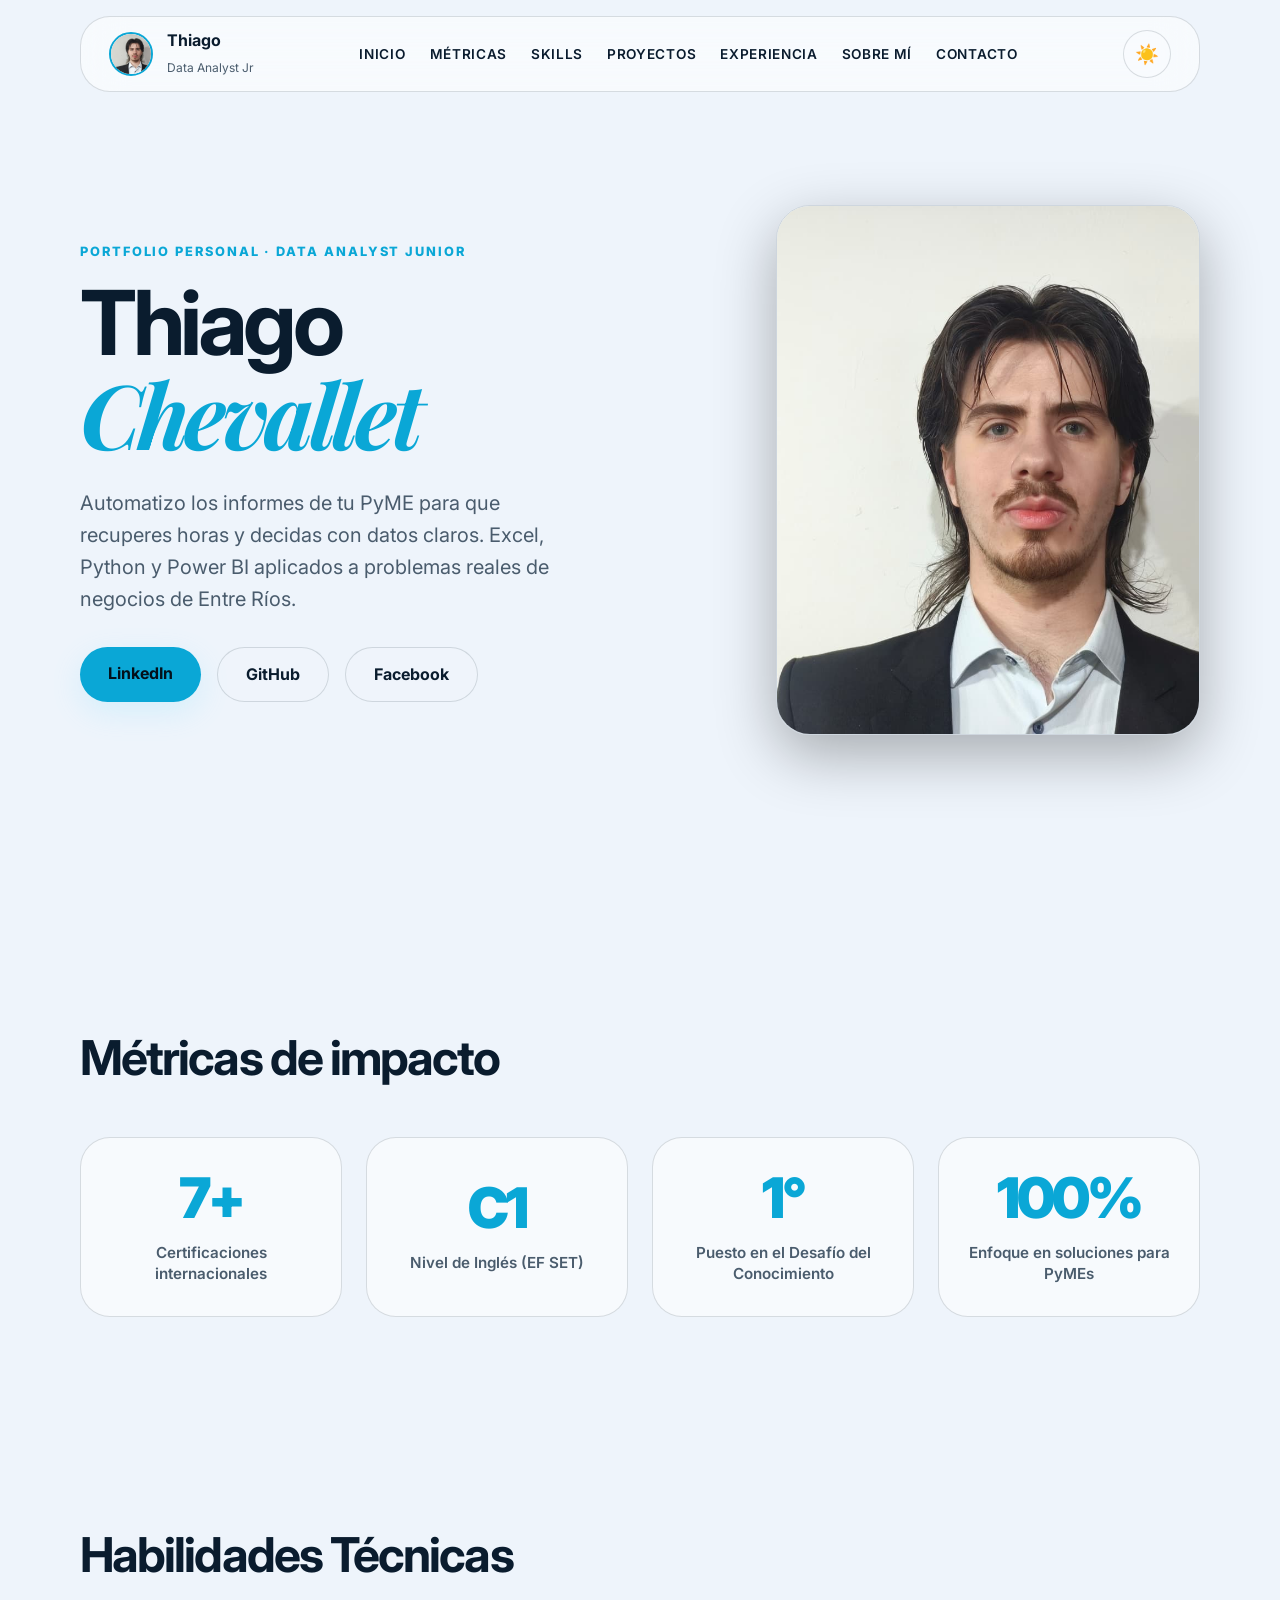
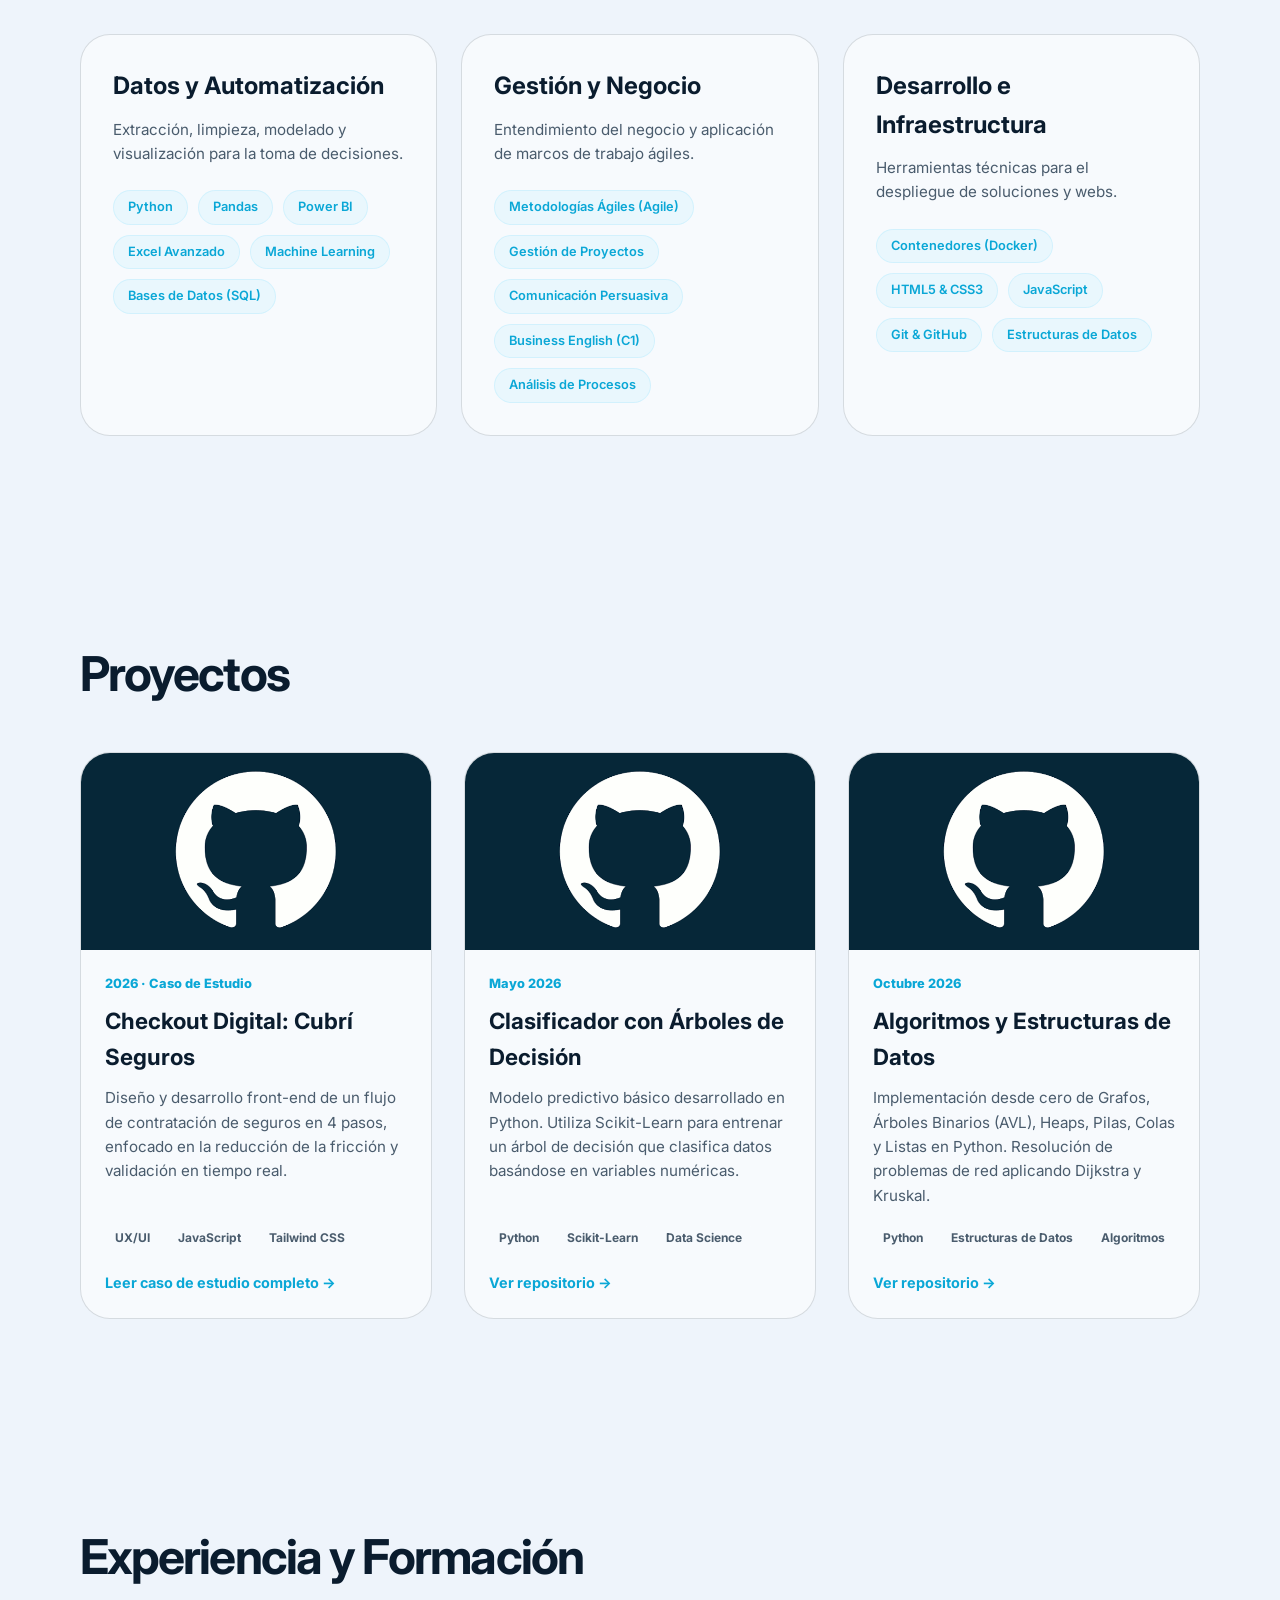
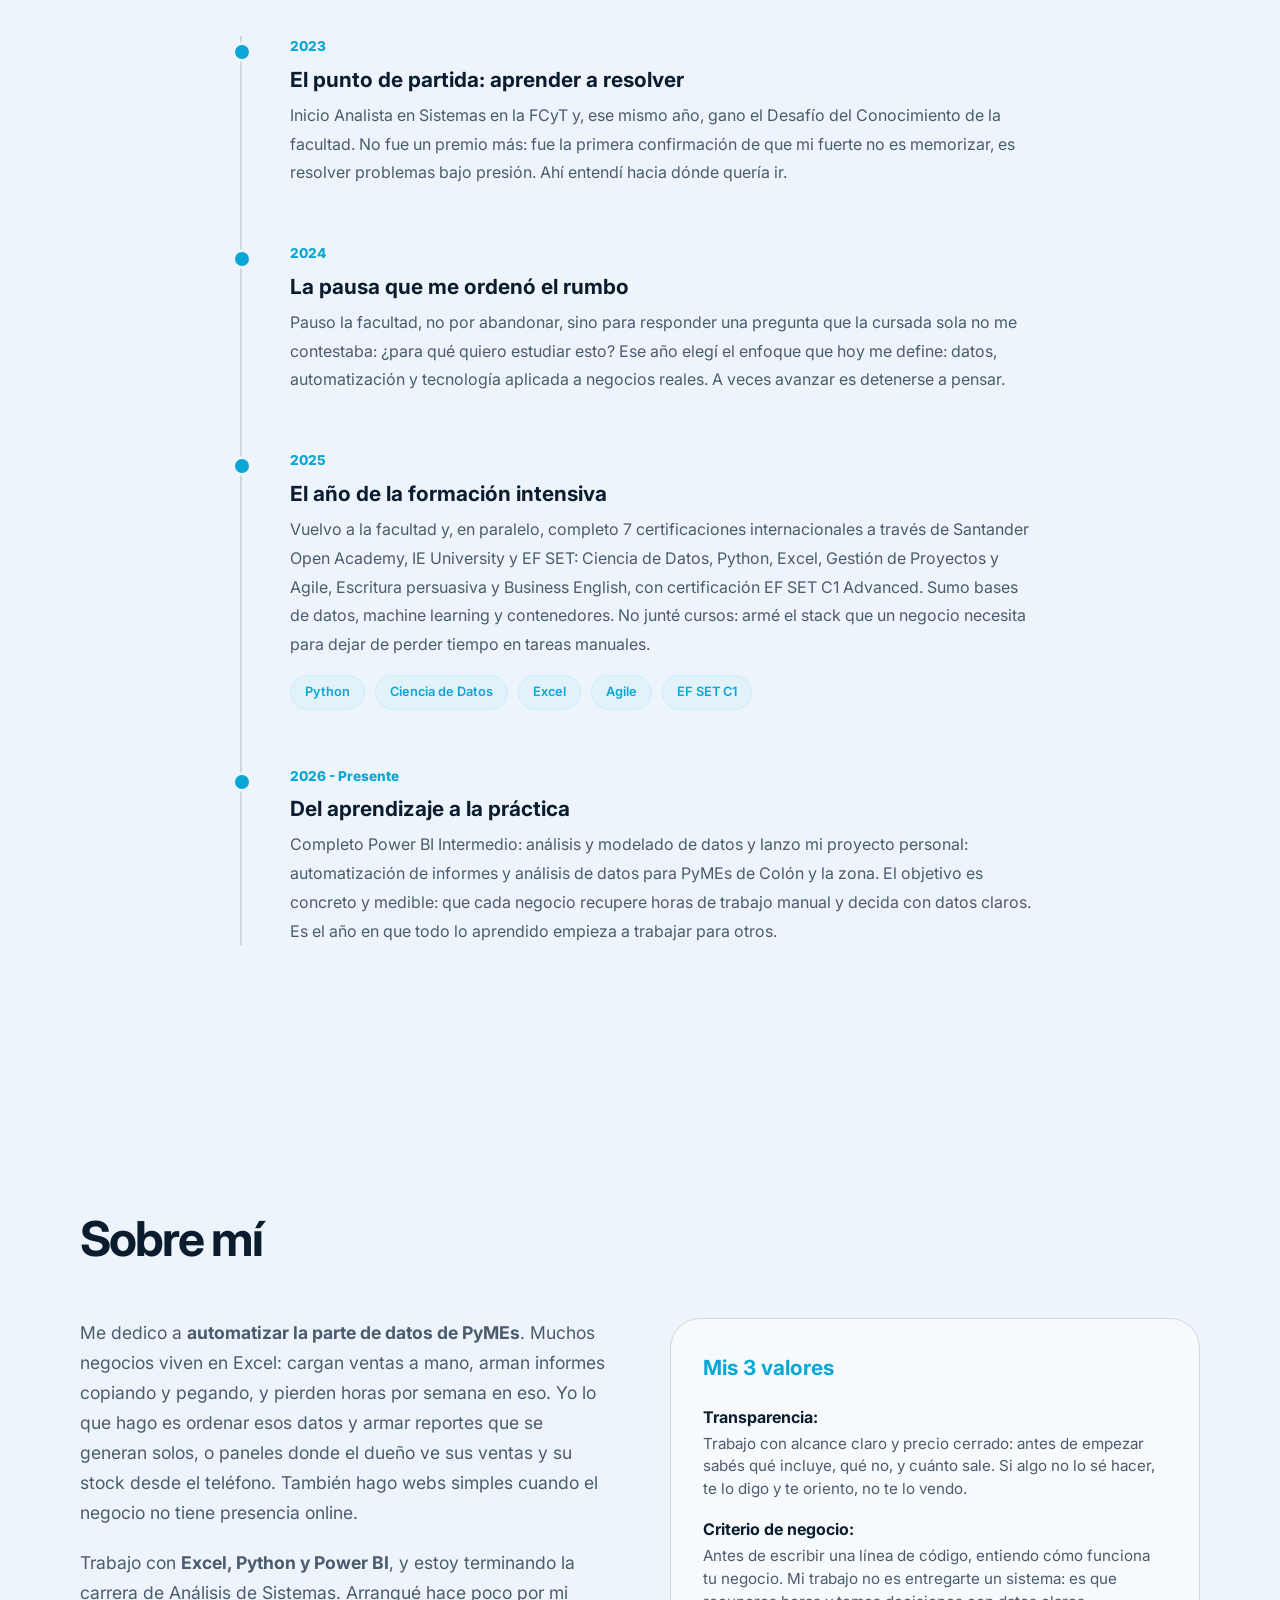
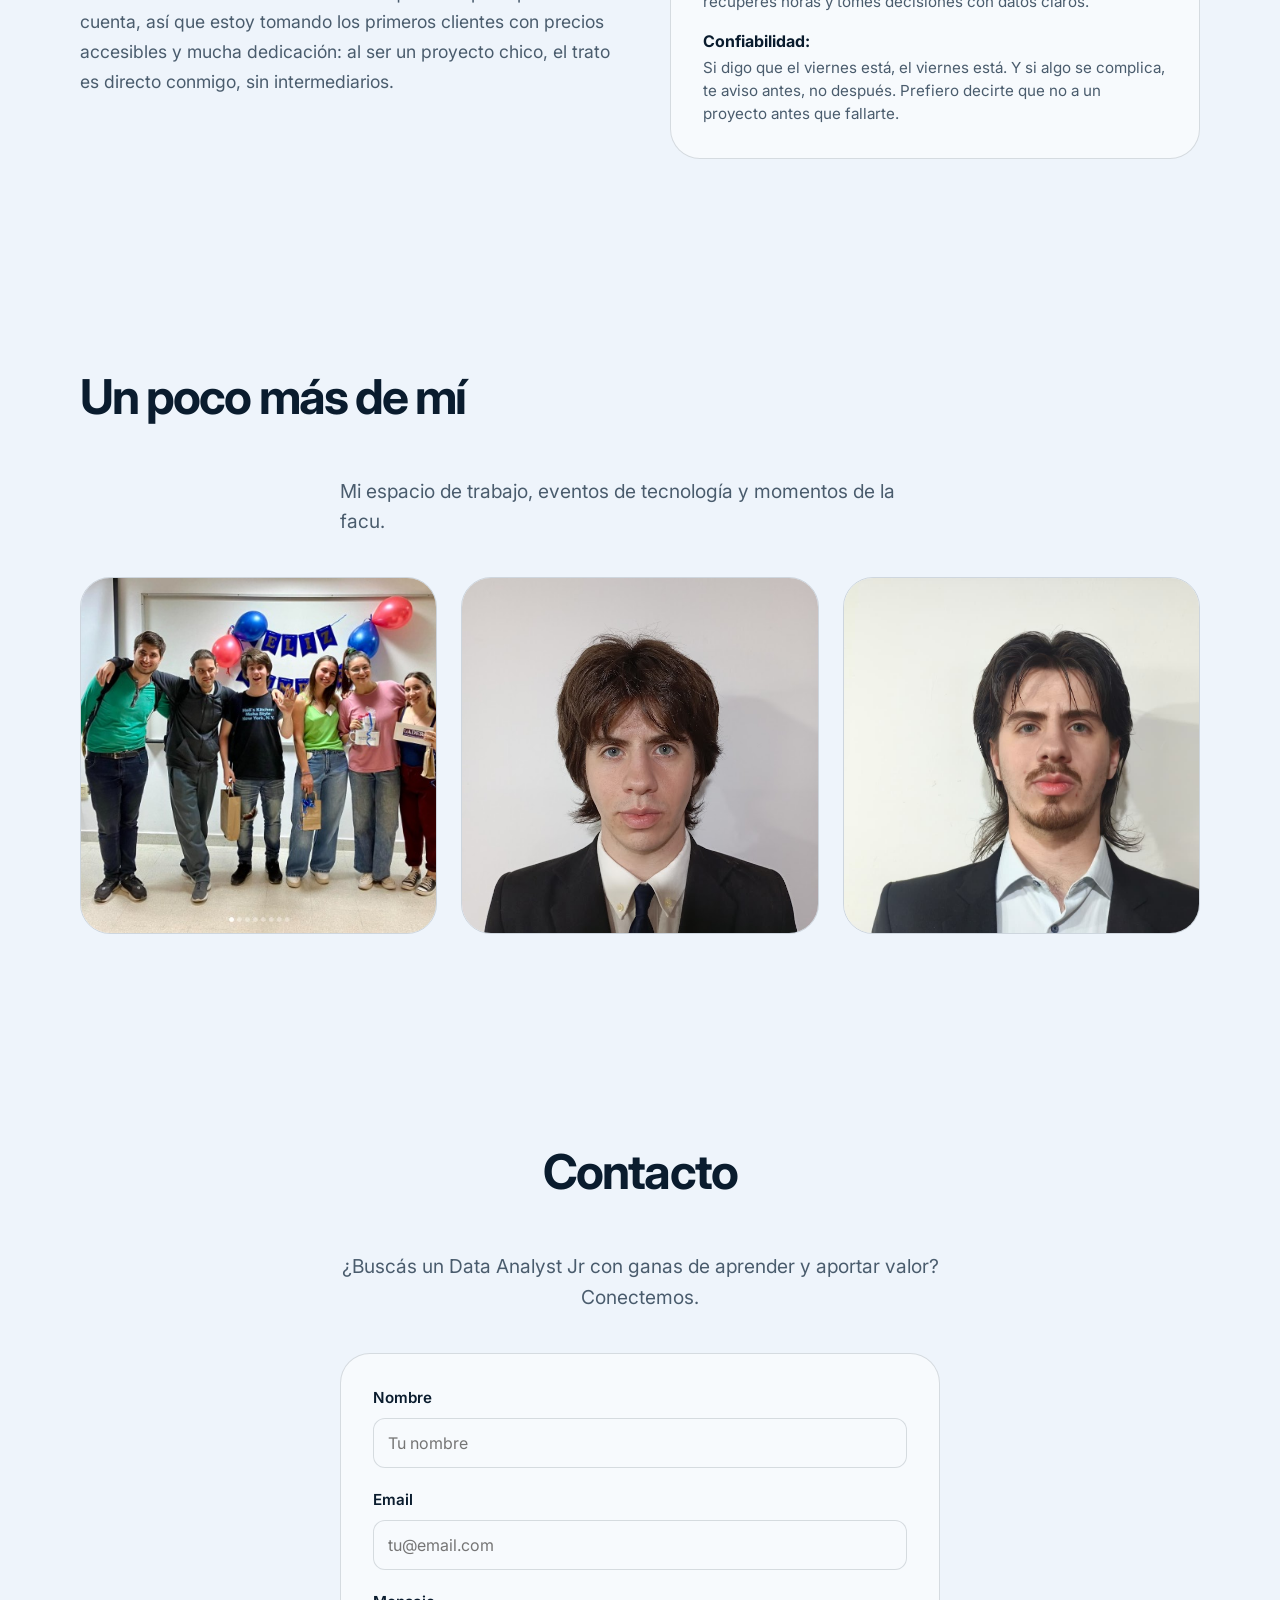
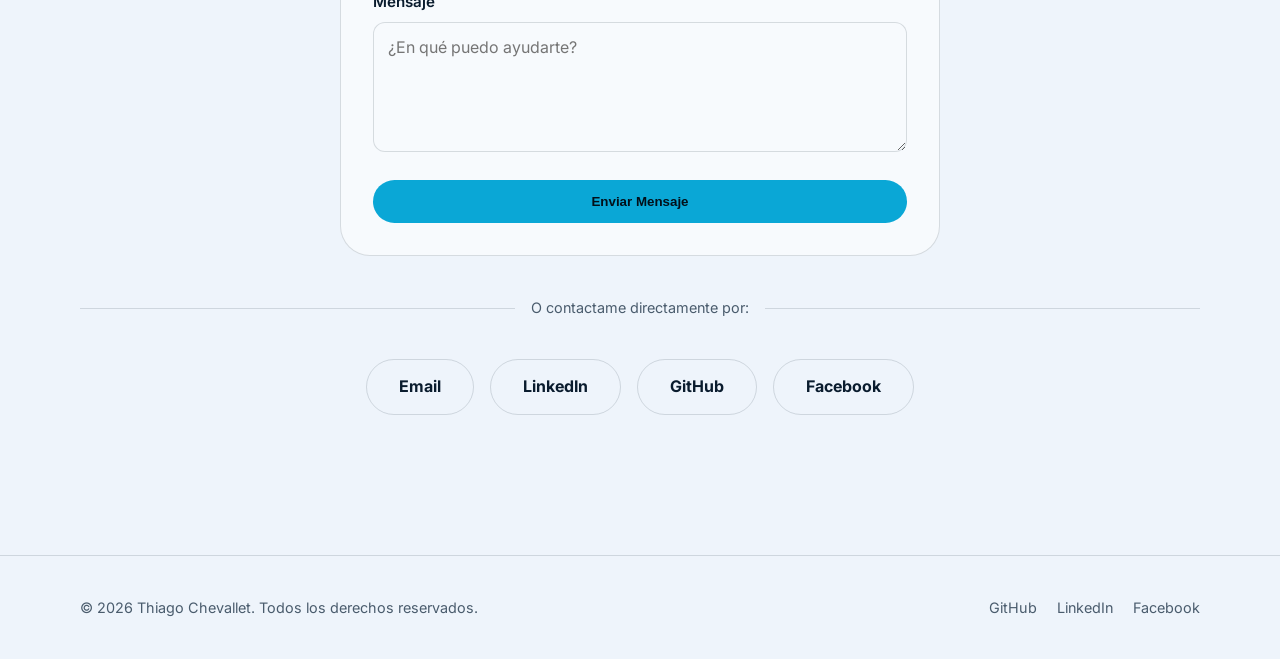
==== index.html @ 4ba438a7 "index, css y js" ====
<!doctype html>
<html lang="es">
<head>
  <meta charset="UTF-8" />
  <meta name="viewport" content="width=device-width, initial-scale=1.0, viewport-fit=cover" />
  <title>Thiago Chevallet | Data Analyst Jr</title>
  <meta name="description" content="Portfolio de Thiago Chevallet, Data Analyst Junior. Estudiante de Sistemas (UADER FCyT) con skills en Python, SQL, Excel y Power BI." />
  
  <link rel="canonical" href="https://kecleon20.github.io/tp5/" />
  
  <link rel="preconnect" href="https://fonts.googleapis.com">
  <link rel="preconnect" href="https://fonts.gstatic.com" crossorigin>
  <link href="https://fonts.googleapis.com/css2?family=Inter:wght@400;500;600;700;800;900&family=Playfair+Display:wght@600;700&display=swap" rel="stylesheet">
  <link rel="stylesheet" href="styles.css?v=7" />
</head>
<body>
  <a href="#hero" class="skip-link">Saltar al contenido principal</a>

  <header class="topbar">
    <a class="brand" href="#hero" aria-label="Inicio">
      <img src="assets/Thiago-derecha.jpg" alt="Foto de perfil de Thiago" class="brand-photo">
      <span class="brand-copy">
        <strong>Thiago</strong>
        <small>Data Analyst Jr</small>
      </span>
    </a>
    
    <button class="menu-toggle" id="menuToggle" aria-label="Abrir menú" aria-expanded="false" aria-controls="mainNav">
      <span class="hamburger"></span>
    </button>

    <nav id="mainNav" class="main-nav" aria-label="Navegación principal">
      <ul>
        <li><a href="#hero">Inicio</a></li>
        <li><a href="#metrics">Métricas</a></li>
        <li><a href="#skills">Skills</a></li>
        <li><a href="#projects">Proyectos</a></li>
        <li><a href="#experience">Experiencia</a></li>
        <li><a href="#about">Sobre mí</a></li>
        <li><a href="#contact">Contacto</a></li>
      </ul>
    </nav>

    <button id="themeToggle" class="theme-toggle" aria-label="Cambiar tema">
      <span class="theme-icon">🌙</span>
    </button>
  </header>

  <main id="main-content">
    <!-- 1. HERO -->
    <section id="hero" class="section hero-section">
      <div class="container hero-container">
        <div class="hero-copy">
          <span class="eyebrow">Portfolio personal · Data Analyst Junior</span>
          <h1>Thiago<br><span>Chevallet</span></h1>
          <p>Automatizo los informes de tu PyME para que recuperes horas y decidas con datos claros. Excel, Python y Power BI aplicados a problemas reales de negocios de Entre Ríos.</p>
          <div class="actions">
            <a href="https://www.linkedin.com/in/thiago-chevallet/" target="_blank" rel="noreferrer">LinkedIn</a>
            <a href="https://github.com/kecleon20" target="_blank" rel="noreferrer" class="ghost">GitHub</a>
            <a href="https://www.facebook.com/profile.php?id=61596344990440" target="_blank" rel="noreferrer" class="ghost">Facebook</a>
          </div>
        </div>
        <div class="hero-image">
          <div class="skeleton skeleton-img"></div>
          <img src="assets/thiago.jpg" alt="Foto profesional de Thiago Chevallet" width="400" height="500" fetchpriority="high" onload="this.previousElementSibling.style.display='none'">
        </div>
      </div>
    </section>

    <!-- 2. MÉTRICAS -->
    <section id="metrics" class="section metrics-section">
      <div class="container">
        <h2 class="section-title">Métricas de impacto</h2>
        <div class="metrics-grid">
          <div class="metric-card">
            <span class="metric-number">7+</span>
            <span class="metric-label">Certificaciones internacionales</span>
          </div>
          <div class="metric-card">
            <span class="metric-number">C1</span>
            <span class="metric-label">Nivel de Inglés (EF SET)</span>
          </div>
          <div class="metric-card">
            <span class="metric-number">1°</span>
            <span class="metric-label">Puesto en el Desafío del Conocimiento</span>
          </div>
          <div class="metric-card">
            <span class="metric-number">100%</span>
            <span class="metric-label">Enfoque en soluciones para PyMEs</span>
          </div>
        </div>
      </div>
    </section>

    <!-- 3. SKILLS -->
    <section id="skills" class="section skills-section">
      <div class="container">
        <h2 class="section-title">Habilidades Técnicas</h2>
        <div class="skills-grid">
          <article class="skill-category">
            <h3>Datos y Automatización</h3>
            <p>Extracción, limpieza, modelado y visualización para la toma de decisiones.</p>
            <ul class="skill-tags">
              <li>Python</li><li>Pandas</li><li>Power BI</li><li>Excel Avanzado</li><li>Machine Learning</li><li>Bases de Datos (SQL)</li>
            </ul>
          </article>

          <article class="skill-category">
            <h3>Gestión y Negocio</h3>
            <p>Entendimiento del negocio y aplicación de marcos de trabajo ágiles.</p>
            <ul class="skill-tags">
              <li>Metodologías Ágiles (Agile)</li><li>Gestión de Proyectos</li><li>Comunicación Persuasiva</li><li>Business English (C1)</li><li>Análisis de Procesos</li>
            </ul>
          </article>

          <article class="skill-category">
            <h3>Desarrollo e Infraestructura</h3>
            <p>Herramientas técnicas para el despliegue de soluciones y webs.</p>
            <ul class="skill-tags">
              <li>Contenedores (Docker)</li><li>HTML5 & CSS3</li><li>JavaScript</li><li>Git & GitHub</li><li>Estructuras de Datos</li>
            </ul>
          </article>
        </div>
      </div>
    </section>

    <!-- 4. PROYECTOS -->
    <section id="projects" class="section projects-section">
      <div class="container">
        <h2 class="section-title">Proyectos</h2>
        <div class="projects-grid">
          <article class="project-card">
            <div class="project-image">
              <div class="skeleton skeleton-img"></div>
              <img src="assets/project-cubri.jpg" alt="Vista previa del proyecto Cubrí Seguros" loading="lazy" onload="this.previousElementSibling.style.display='none'">
            </div>
            <div class="project-info">
              <span class="project-year">2026 · Caso de Estudio</span>
              <h3>Checkout Digital: Cubrí Seguros</h3>
              <p>Diseño y desarrollo front-end de un flujo de contratación de seguros en 4 pasos, enfocado en la reducción de la fricción y validación en tiempo real.</p>
              <div class="project-tags"><span>UX/UI</span><span>JavaScript</span><span>Tailwind CSS</span></div>
              <a href="caso-cubri.html" class="project-link">Leer caso de estudio completo →</a>
            </div>
          </article>
          
          <article class="project-card">
            <div class="project-image">
              <div class="skeleton skeleton-img"></div>
              <img src="assets/project-ml.jpg" alt="Vista previa del modelo de Machine Learning" loading="lazy" onload="this.previousElementSibling.style.display='none'">
            </div>
            <div class="project-info">
              <span class="project-year">Mayo 2026</span>
              <h3>Clasificador con Árboles de Decisión</h3>
              <p>Modelo predictivo básico desarrollado en Python. Utiliza Scikit-Learn para entrenar un árbol de decisión que clasifica datos basándose en variables numéricas.</p>
              <div class="project-tags"><span>Python</span><span>Scikit-Learn</span><span>Data Science</span></div>
              <a href="https://github.com/kecleon20/Ciencia-de-Datos-Thiago-Chevallet/tree/main/Ciencia%20de%20Datos" class="project-link" target="_blank" rel="noreferrer">Ver repositorio →</a>
            </div>
          </article>

          <article class="project-card">
            <div class="project-image">
              <div class="skeleton skeleton-img"></div>
              <img src="assets/project-algoritmos.jpg" alt="Vista previa del sistema de grafos y estructuras de datos" loading="lazy" onload="this.previousElementSibling.style.display='none'">
            </div>
            <div class="project-info">
              <span class="project-year">Octubre 2026</span>
              <h3>Algoritmos y Estructuras de Datos</h3>
              <p>Implementación desde cero de Grafos, Árboles Binarios (AVL), Heaps, Pilas, Colas y Listas en Python. Resolución de problemas de red aplicando Dijkstra y Kruskal.</p>
              <div class="project-tags"><span>Python</span><span>Estructuras de Datos</span><span>Algoritmos</span></div>
              <a href="https://github.com/kecleon20" class="project-link" target="_blank" rel="noreferrer">Ver repositorio →</a>
            </div>
          </article>
        </div>
      </div>
    </section>

    <!-- 5. EXPERIENCIA / FORMACIÓN -->
    <section id="experience" class="section experience-section">
      <div class="container">
        <h2 class="section-title">Experiencia y Formación</h2>
        <div class="timeline">
          
          <div class="timeline-item">
            <span class="timeline-date">2023</span>
            <h3>El punto de partida: aprender a resolver</h3>
            <p>Inicio Analista en Sistemas en la FCyT y, ese mismo año, gano el Desafío del Conocimiento de la facultad. No fue un premio más: fue la primera confirmación de que mi fuerte no es memorizar, es resolver problemas bajo presión. Ahí entendí hacia dónde quería ir.</p>
          </div>
          
          <div class="timeline-item">
            <span class="timeline-date">2024</span>
            <h3>La pausa que me ordenó el rumbo</h3>
            <p>Pauso la facultad, no por abandonar, sino para responder una pregunta que la cursada sola no me contestaba: ¿para qué quiero estudiar esto? Ese año elegí el enfoque que hoy me define: datos, automatización y tecnología aplicada a negocios reales. A veces avanzar es detenerse a pensar.</p>
          </div>
          
          <div class="timeline-item">
            <span class="timeline-date">2025</span>
            <h3>El año de la formación intensiva</h3>
            <p>Vuelvo a la facultad y, en paralelo, completo 7 certificaciones internacionales a través de Santander Open Academy, IE University y EF SET: Ciencia de Datos, Python, Excel, Gestión de Proyectos y Agile, Escritura persuasiva y Business English, con certificación EF SET C1 Advanced. Sumo bases de datos, machine learning y contenedores. No junté cursos: armé el stack que un negocio necesita para dejar de perder tiempo en tareas manuales.</p>
            <ul class="skill-tags" style="margin-top: 16px;">
              <li>Python</li><li>Ciencia de Datos</li><li>Excel</li><li>Agile</li><li>EF SET C1</li>
            </ul>
          </div>
          
          <div class="timeline-item">
            <span class="timeline-date">2026 - Presente</span>
            <h3>Del aprendizaje a la práctica</h3>
            <p>Completo Power BI Intermedio: análisis y modelado de datos y lanzo mi proyecto personal: automatización de informes y análisis de datos para PyMEs de Colón y la zona. El objetivo es concreto y medible: que cada negocio recupere horas de trabajo manual y decida con datos claros. Es el año en que todo lo aprendido empieza a trabajar para otros.</p>
          </div>

        </div>
      </div>
    </section>

    <!-- 6. SOBRE MÍ -->
    <section id="about" class="section about-section">
      <div class="container">
        <h2 class="section-title">Sobre mí</h2>
        <div class="about-content">
          <div class="about-text">
            <p>Me dedico a <strong>automatizar la parte de datos de PyMEs</strong>. Muchos negocios viven en Excel: cargan ventas a mano, arman informes copiando y pegando, y pierden horas por semana en eso. Yo lo que hago es ordenar esos datos y armar reportes que se generan solos, o paneles donde el dueño ve sus ventas y su stock desde el teléfono. También hago webs simples cuando el negocio no tiene presencia online.</p>
            <p>Trabajo con <strong>Excel, Python y Power BI</strong>, y estoy terminando la carrera de Análisis de Sistemas. Arranqué hace poco por mi cuenta, así que estoy tomando los primeros clientes con precios accesibles y mucha dedicación: al ser un proyecto chico, el trato es directo conmigo, sin intermediarios.</p>
          </div>
          <div class="about-values">
            <h3>Mis 3 valores</h3>
            <ul>
              <li><strong>Transparencia:</strong> Trabajo con alcance claro y precio cerrado: antes de empezar sabés qué incluye, qué no, y cuánto sale. Si algo no lo sé hacer, te lo digo y te oriento, no te lo vendo.</li>
              <li><strong>Criterio de negocio:</strong> Antes de escribir una línea de código, entiendo cómo funciona tu negocio. Mi trabajo no es entregarte un sistema: es que recuperes horas y tomes decisiones con datos claros.</li>
              <li><strong>Confiabilidad:</strong> Si digo que el viernes está, el viernes está. Y si algo se complica, te aviso antes, no después. Prefiero decirte que no a un proyecto antes que fallarte.</li>
            </ul>
          </div>
        </div>
      </div>
    </section>

    <!-- 7. SECCIÓN EXTRA: GALERÍA PERSONAL -->
    <section id="gallery" class="section gallery-section">
      <div class="container">
        <h2 class="section-title">Un poco más de mí</h2>
        <p class="contact-text" style="margin-bottom: 40px;">Mi espacio de trabajo, eventos de tecnología y momentos de la facu.</p>
        
        <div class="gallery-grid">
          <div class="gallery-item">
            <div class="skeleton skeleton-img"></div>
            <img src="assets/foto-1.jpg" alt="Thiago en la facultad" loading="lazy" onload="this.previousElementSibling.style.display='none'">
          </div>
          <div class="gallery-item">
            <div class="skeleton skeleton-img"></div>
            <img src="assets/foto-2.jpg" alt="Thiago estudiando programación" loading="lazy" onload="this.previousElementSibling.style.display='none'">
          </div>
          <div class="gallery-item">
            <div class="skeleton skeleton-img"></div>
            <img src="assets/foto-3.jpg" alt="Thiago en un evento de tecnología" loading="lazy" onload="this.previousElementSibling.style.display='none'">
          </div>
        </div>
      </div>
    </section>

    <!-- 8. CONTACTO -->
    <section id="contact" class="section contact-section">
      <div class="container">
        <h2 class="section-title">Contacto</h2>
        <p class="contact-text">¿Buscás un Data Analyst Jr con ganas de aprender y aportar valor? Conectemos.</p>
        
        <!-- Formulario Funcional (Bonus +10) -->
        <form action="https://formspree.io/f/xqppgzev" method="POST" class="contact-form">
          <div class="form-group">
            <label for="name">Nombre</label>
            <input type="text" id="name" name="name" required placeholder="Tu nombre">
          </div>
          <div class="form-group">
            <label for="email">Email</label>
            <input type="email" id="email" name="email" required placeholder="tu@email.com">
          </div>
          <div class="form-group">
            <label for="message">Mensaje</label>
            <textarea id="message" name="message" rows="5" required placeholder="¿En qué puedo ayudarte?"></textarea>
          </div>
          <button type="submit" class="contact-btn" style="width: 100%; border: none; cursor: pointer;">Enviar Mensaje</button>
        </form>

        <div class="contact-divider">
          <span>O contactame directamente por:</span>
        </div>

        <div class="contact-links">
          <a href="mailto:chevallierthiago@gmail.com" class="contact-btn ghost">Email</a>
          <a href="https://www.linkedin.com/in/thiago-chevallet/" target="_blank" rel="noreferrer" class="contact-btn ghost">LinkedIn</a>
          <a href="https://github.com/kecleon20" target="_blank" rel="noreferrer" class="contact-btn ghost">GitHub</a>
          <a href="https://www.facebook.com/profile.php?id=61596344990440" target="_blank" rel="noreferrer" class="contact-btn ghost">Facebook</a>
        </div>
      </div>
    </section>
  </main>

  <!-- 9. FOOTER -->
  <footer class="site-footer">
    <div class="container footer-content">
      <p>&copy; <span id="year"></span> Thiago Chevallet. Todos los derechos reservados.</p>
      <ul class="footer-links">
        <li><a href="https://github.com/kecleon20" target="_blank" rel="noreferrer">GitHub</a></li>
        <li><a href="https://www.linkedin.com/in/thiago-chevallet/" target="_blank" rel="noreferrer">LinkedIn</a></li>
        <li><a href="https://www.facebook.com/profile.php?id=61596344990440" target="_blank" rel="noreferrer">Facebook</a></li>
      </ul>
    </div>
  </footer>

  <script src="script.js"></script>
</body>
</html>
---- styles.css ----
/* =========================================================================
   VARIABLES (Paleta de colores y tokens)
   ========================================================================= */
:root {
  --bg-dark: #02070d;
  --bg-blue: #06111d;
  --text-main: #f8fbff;
  --text-muted: #bad0de;
  --cyan: #73ddff;
  --blue: #2c7dff;
  --glass-bg: rgba(255, 255, 255, 0.12);
  --glass-soft: rgba(255, 255, 255, 0.08);
  --border-soft: rgba(255, 255, 255, 0.22);
  --radius-xl: 34px;
  --radius-lg: 30px;
  --radius-md: 22px;
  --transition: 0.25s ease;
  --skeleton-base: #1a2c3d;
  --skeleton-highlight: #2a4055;
}

html[data-theme="light"] {
  --bg-dark: #eef4fb;
  --bg-blue: #dbe8f5;
  --text-main: #0a1c2e;
  --text-muted: #4a5c6d;
  --cyan: #0aa7d6;
  --blue: #1f5fd1;
  --glass-bg: rgba(255, 255, 255, 0.65);
  --glass-soft: rgba(255, 255, 255, 0.55);
  --border-soft: rgba(10, 28, 46, 0.14);
  --skeleton-base: #d1e0ed;
  --skeleton-highlight: #e8f1f8;
}

/* =========================================================================
   RESET Y BASE
   ========================================================================= */
* { box-sizing: border-box; margin: 0; padding: 0; }
html { scroll-behavior: smooth; }

body {
  font-family: 'Inter', system-ui, sans-serif;
  background-color: var(--bg-dark);
  color: var(--text-main);
  line-height: 1.6;
  overflow-x: hidden;
}

a { color: inherit; text-decoration: none; }
ul { list-style: none; }
img { max-width: 100%; display: block; }

.container {
  width: min(1120px, 90vw);
  margin: 0 auto;
}

/* Accesibilidad: Saltar al contenido */
.skip-link {
  position: absolute;
  top: -100px;
  left: 10px;
  background: var(--cyan);
  color: #03101a;
  padding: 10px 20px;
  border-radius: 0 0 10px 10px;
  font-weight: 800;
  z-index: 999;
  transition: top 0.2s ease;
}
.skip-link:focus { top: 0; }

/* =========================================================================
   SKELETON LOADERS
   ========================================================================= */
.skeleton {
  background: linear-gradient(90deg, var(--skeleton-base) 25%, var(--skeleton-highlight) 50%, var(--skeleton-base) 75%);
  background-size: 200% 100%;
  animation: shimmer 1.5s infinite linear;
  border-radius: var(--radius-md);
}
.skeleton-img { width: 100%; height: 100%; position: absolute; inset: 0; z-index: 1; }

@keyframes shimmer {
  0% { background-position: 200% 0; }
  100% { background-position: -200% 0; }
}

/* =========================================================================
   HEADER Y NAVEGACIÓN
   ========================================================================= */
.topbar {
  position: fixed;
  top: 16px;
  left: 50%;
  transform: translateX(-50%);
  width: min(1120px, 90vw);
  height: 76px;
  padding: 0 28px;
  display: flex;
  align-items: center;
  justify-content: space-between;
  background: var(--glass-soft);
  backdrop-filter: blur(22px);
  border: 1px solid var(--border-soft);
  border-radius: var(--radius-lg);
  z-index: 100;
}

.brand { display: flex; align-items: center; gap: 14px; z-index: 101; }
.brand-photo {
  width: 44px; height: 44px; border-radius: 50%;
  object-fit: cover; object-position: center 20%;
  border: 2px solid var(--cyan);
  flex-shrink: 0;
}
.brand-copy strong { display: block; font-size: 1rem; }
.brand-copy small { color: var(--text-muted); font-size: 0.75rem; }

.main-nav ul { display: flex; gap: 24px; }
.main-nav a {
  font-size: 0.85rem; font-weight: 600; text-transform: uppercase; letter-spacing: 0.05em;
  transition: var(--transition);
}
.main-nav a:hover { color: var(--cyan); }

.menu-toggle {
  display: none;
  background: none; border: none; cursor: pointer; z-index: 101; padding: 10px;
}
.hamburger, .hamburger::before, .hamburger::after {
  display: block; width: 24px; height: 2px; background: var(--text-main); position: relative; transition: 0.3s;
}
.hamburger::before, .hamburger::after { content: ""; position: absolute; }
.hamburger::before { top: -8px; }
.hamburger::after { top: 8px; }

.menu-toggle[aria-expanded="true"] .hamburger { background: transparent; }
.menu-toggle[aria-expanded="true"] .hamburger::before { transform: rotate(45deg); top: 0; }
.menu-toggle[aria-expanded="true"] .hamburger::after { transform: rotate(-45deg); top: 0; }

.theme-toggle {
  width: 48px; height: 48px; border-radius: 50%;
  background: rgba(255,255,255,0.14); border: 1px solid var(--border-soft);
  color: var(--text-main); font-size: 1.2rem; cursor: pointer;
  transition: var(--transition); display: grid; place-items: center;
}
.theme-toggle:hover { transform: scale(1.08); background: var(--cyan); color: #03101a; }

/* =========================================================================
   SECCIONES GENERALES
   ========================================================================= */
.section { 
  padding: 120px 0 80px; 
  position: relative;
  scroll-margin-top: 100px;
}
.section-title { 
  font-size: clamp(2rem, 4vw, 3rem); 
  margin-bottom: 40px; 
  letter-spacing: -0.04em; 
}
.eyebrow { 
  color: var(--cyan); 
  font-weight: 800; 
  text-transform: uppercase; 
  letter-spacing: 0.15em; 
  font-size: 0.8rem; 
  margin-bottom: 16px; 
  display: inline-block; 
}

/* =========================================================================
   HERO
   ========================================================================= */
.hero-section { min-height: 100vh; display: flex; align-items: center; padding-top: 120px; }
.hero-container { display: grid; grid-template-columns: 1.2fr 0.8fr; gap: 60px; align-items: center; }
.hero-copy h1 { font-size: clamp(3rem, 7vw, 6rem); line-height: 1; letter-spacing: -0.05em; margin-bottom: 24px; }
.hero-copy h1 span { color: var(--cyan); font-family: 'Playfair Display', serif; font-style: italic; }
.hero-copy p { font-size: 1.25rem; color: var(--text-muted); max-width: 500px; margin-bottom: 32px; }

.actions { display: flex; gap: 16px; flex-wrap: wrap; }
.actions a { padding: 14px 28px; border-radius: 999px; font-weight: 700; transition: var(--transition); }
.actions a:not(.ghost) { background: var(--cyan); color: #03101a; box-shadow: 0 10px 30px rgba(115,221,255,0.2); }
.actions a.ghost { border: 1px solid var(--border-soft); background: rgba(255,255,255,0.08); }
.actions a:hover { transform: translateY(-3px); }

.hero-image { 
  position: relative; 
  border-radius: var(--radius-xl); 
  overflow: hidden; 
  border: 1px solid var(--border-soft); 
  box-shadow: 0 20px 60px rgba(0,0,0,0.3); 
  aspect-ratio: 4/5; 
}
.hero-image img { width: 100%; height: 100%; object-fit: cover; object-position: center 80%; }

/* =========================================================================
   MÉTRICAS
   ========================================================================= */
.metrics-grid { 
  display: grid; 
  /* Con minmax(240px) nos aseguramos de que las tarjetas tengan buen ancho en desktop, 
     y que en celular se apilen una debajo de la otra sin apretarse */
  grid-template-columns: repeat(auto-fit, minmax(240px, 1fr)); 
  gap: 24px; 
}

.metric-card { 
  background: var(--glass-soft); 
  border: 1px solid var(--border-soft); 
  padding: 32px 24px; 
  border-radius: var(--radius-lg); 
  text-align: center;
  display: flex;
  flex-direction: column;
  justify-content: center; /* Centra el contenido verticalmente */
  transition: var(--transition);
}

/* Un efecto lindo al pasar el mouse */
.metric-card:hover {
  transform: translateY(-5px);
  border-color: var(--cyan);
  box-shadow: 0 10px 30px rgba(0,0,0,0.2);
}

.metric-number { 
  display: block; 
  font-size: 3.5rem; /* Números bien grandes */
  font-weight: 900; 
  color: var(--cyan); 
  line-height: 1; 
  margin-bottom: 16px; 
  letter-spacing: -0.05em; 
}

.metric-label { 
  color: var(--text-muted); 
  font-weight: 600; 
  font-size: 0.95rem;
  line-height: 1.4;
  /* Esto ayuda a que si el texto es muy largo, no desborde la tarjeta */
  word-wrap: break-word; 
}

/* =========================================================================
   SKILLS
   ========================================================================= */
.skills-grid { display: grid; grid-template-columns: repeat(auto-fit, minmax(300px, 1fr)); gap: 24px; }
.skill-category { background: var(--glass-soft); border: 1px solid var(--border-soft); padding: 32px; border-radius: var(--radius-lg); }
.skill-category h3 { font-size: 1.5rem; margin-bottom: 12px; }
.skill-category p { color: var(--text-muted); margin-bottom: 24px; font-size: 0.95rem; }
.skill-tags { display: flex; flex-wrap: wrap; gap: 10px; padding: 0; list-style: none; }
.skill-tags li { 
  background: rgba(115,221,255,0.1); 
  color: var(--cyan); 
  padding: 6px 14px;
  border-radius: 999px; 
  font-size: 0.8rem;
  font-weight: 600; 
  border: 1px solid rgba(115,221,255,0.2); 
}

/* =========================================================================
   PROYECTOS
   ========================================================================= */
.projects-grid { display: grid; grid-template-columns: repeat(auto-fit, minmax(320px, 1fr)); gap: 32px; }
.project-card { background: var(--glass-soft); border: 1px solid var(--border-soft); border-radius: var(--radius-lg); overflow: hidden; transition: var(--transition); display: flex; flex-direction: column; }
.project-card:hover { transform: translateY(-8px); border-color: var(--cyan); box-shadow: 0 20px 40px rgba(0,0,0,0.3); }
.project-image { position: relative; aspect-ratio: 16/9; background: var(--bg-blue); overflow: hidden; }
.project-image img { width: 100%; height: 100%; object-fit: cover; }
.project-info { padding: 24px; flex: 1; display: flex; flex-direction: column; }
.project-year { font-size: 0.8rem; font-weight: 800; color: var(--cyan); margin-bottom: 8px; display: block; }
.project-info h3 { font-size: 1.4rem; margin-bottom: 12px; }
.project-info p { color: var(--text-muted); font-size: 0.95rem; margin-bottom: 16px; flex: 1; }
.project-tags { display: flex; gap: 8px; flex-wrap: wrap; margin-bottom: 20px; }
.project-tags span { font-size: 0.75rem; font-weight: 700; color: var(--text-muted); background: rgba(255,255,255,0.05); padding: 4px 10px; border-radius: 6px; }
.project-link { font-weight: 700; color: var(--cyan); font-size: 0.9rem; margin-top: auto; }
.project-link:hover { text-decoration: underline; }

/* =========================================================================
   EXPERIENCIA / TIMELINE
   ========================================================================= */
.timeline { position: relative; max-width: 800px; margin: 0 auto; padding-left: 30px; }
.timeline::before { content: ""; position: absolute; left: 0; top: 0; bottom: 0; width: 2px; background: var(--border-soft); }
.timeline-item { position: relative; margin-bottom: 56px; padding-left: 20px; }
.timeline-item::before { content: ""; position: absolute; left: -38px; top: 6px; width: 14px; height: 14px; border-radius: 50%; background: var(--cyan); border: 3px solid var(--bg-dark); }
.timeline-date { font-size: 0.85rem; font-weight: 800; color: var(--cyan); margin-bottom: 8px; display: block; }
.timeline-item h3 { font-size: 1.3rem; margin-bottom: 8px; line-height: 1.3; color: var(--text-main); }
.timeline-item p { color: var(--text-muted); font-size: 1rem; line-height: 1.8; }

/* =========================================================================
   SOBRE MÍ
   ========================================================================= */
.about-content { display: grid; grid-template-columns: 1fr 1fr; gap: 60px; align-items: start; }
.about-text p { font-size: 1.1rem; color: var(--text-muted); margin-bottom: 20px; line-height: 1.7; }
.about-values { background: var(--glass-soft); padding: 32px; border-radius: var(--radius-lg); border: 1px solid var(--border-soft); }
.about-values h3 { font-size: 1.3rem; margin-bottom: 20px; color: var(--cyan); }
.about-values ul { display: flex; flex-direction: column; gap: 16px; }
.about-values li { color: var(--text-muted); line-height: 1.5; font-size: 0.95rem; }
.about-values strong { color: var(--text-main); display: block; margin-bottom: 4px; font-size: 1rem; }

/* =========================================================================
   GALERÍA
   ========================================================================= */
.gallery-grid { display: grid; grid-template-columns: repeat(auto-fit, minmax(250px, 1fr)); gap: 24px; }
.gallery-item { position: relative; aspect-ratio: 1/1; border-radius: var(--radius-lg); overflow: hidden; border: 1px solid var(--border-soft); transition: var(--transition); }
.gallery-item:hover { transform: translateY(-5px) scale(1.02); box-shadow: 0 20px 40px rgba(0,0,0,0.3); border-color: var(--cyan); }
.gallery-item img { width: 100%; height: 100%; object-fit: cover; object-position: center; }

/* =========================================================================
   CONTACTO Y FORMULARIO
   ========================================================================= */
.contact-section { text-align: center; }
.contact-text { font-size: 1.2rem; color: var(--text-muted); max-width: 600px; margin: 0 auto 40px; line-height: 1.6; }
.contact-links { display: flex; justify-content: center; gap: 16px; flex-wrap: wrap; }
.contact-btn { padding: 14px 32px; border-radius: 999px; font-weight: 700; transition: var(--transition); }
.contact-btn:not(.ghost) { background: var(--cyan); color: #03101a; }
.contact-btn.ghost { border: 1px solid var(--border-soft); background: transparent; }
.contact-btn:hover { transform: translateY(-3px); }

.contact-form {
  max-width: 600px; margin: 0 auto 40px; text-align: left;
  background: var(--glass-soft); padding: 32px;
  border-radius: var(--radius-lg); border: 1px solid var(--border-soft);
}
.form-group { margin-bottom: 20px; }
.form-group label { display: block; margin-bottom: 8px; font-weight: 600; color: var(--text-main); font-size: 0.95rem; }
.form-group input, .form-group textarea {
  width: 100%; padding: 14px; border-radius: 12px; border: 1px solid var(--border-soft);
  background: rgba(255, 255, 255, 0.05); color: var(--text-main); font-family: inherit; font-size: 1rem;
  transition: var(--transition);
}
.form-group input:focus, .form-group textarea:focus { outline: none; border-color: var(--cyan); background: rgba(255, 255, 255, 0.1); }

.contact-divider { position: relative; text-align: center; margin: 40px 0; color: var(--text-muted); font-size: 0.9rem; }
.contact-divider::before { content: ""; position: absolute; top: 50%; left: 0; right: 0; height: 1px; background: var(--border-soft); z-index: 0; }
.contact-divider span { position: relative; z-index: 1; background: var(--bg-dark); padding: 0 16px; }

/* =========================================================================
   FOOTER
   ========================================================================= */
.site-footer { border-top: 1px solid var(--border-soft); padding: 40px 0; margin-top: 60px; }
.footer-content { display: flex; justify-content: space-between; align-items: center; flex-wrap: wrap; gap: 20px; color: var(--text-muted); font-size: 0.9rem; }
.footer-links { display: flex; gap: 20px; }
.footer-links a:hover { color: var(--cyan); }

/* =========================================================================
   RESPONSIVE (Tablet y Mobile)
   ========================================================================= */
@media (max-width: 900px) {
  .hero-container { grid-template-columns: 1fr; text-align: center; gap: 40px; }
  .hero-copy p { margin: 0 auto 32px; }
  .actions { justify-content: center; }
  .hero-image { max-width: 400px; margin: 0 auto; }
  .about-content { grid-template-columns: 1fr; gap: 40px; }
  .timeline-item { padding-left: 10px; }

  .menu-toggle { display: block; }
  .main-nav {
    position: absolute; top: 100%; left: 0; width: 100%;
    background: var(--bg-blue); border: 1px solid var(--border-soft); border-radius: var(--radius-lg);
    padding: 20px; margin-top: 10px; display: none; flex-direction: column;
  }
  .main-nav.active { display: flex; }
  .main-nav ul { flex-direction: column; align-items: center; gap: 16px; }
}

@media (max-width: 600px) {
  .section { padding: 80px 0 60px; }
  .topbar { padding: 0 16px; height: 64px; }
  .brand-photo { width: 38px; height: 38px; }
  .brand-copy small { display: none; }
  .theme-toggle { width: 38px; height: 38px; }
  .actions a, .contact-btn { width: 100%; text-align: center; }
  .timeline::before { left: 10px; }
  .timeline-item::before { left: -30px; }
}
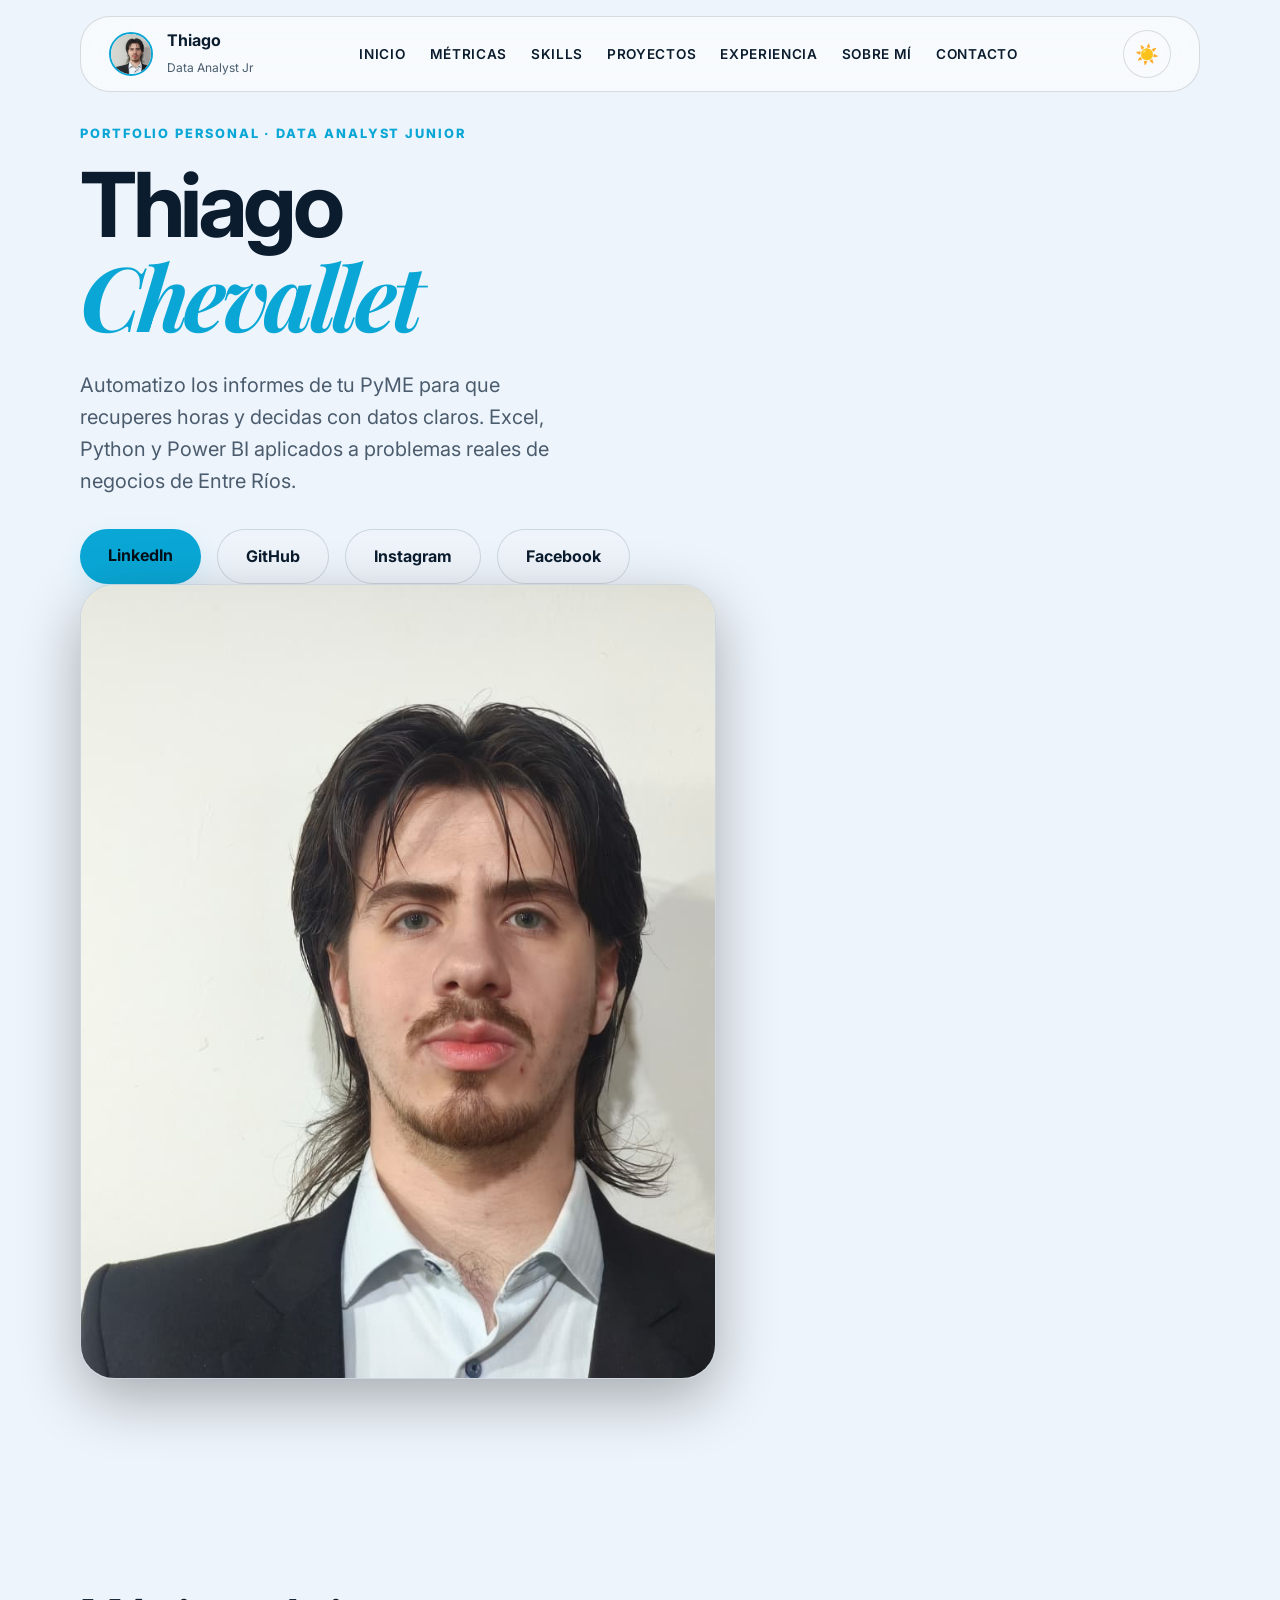
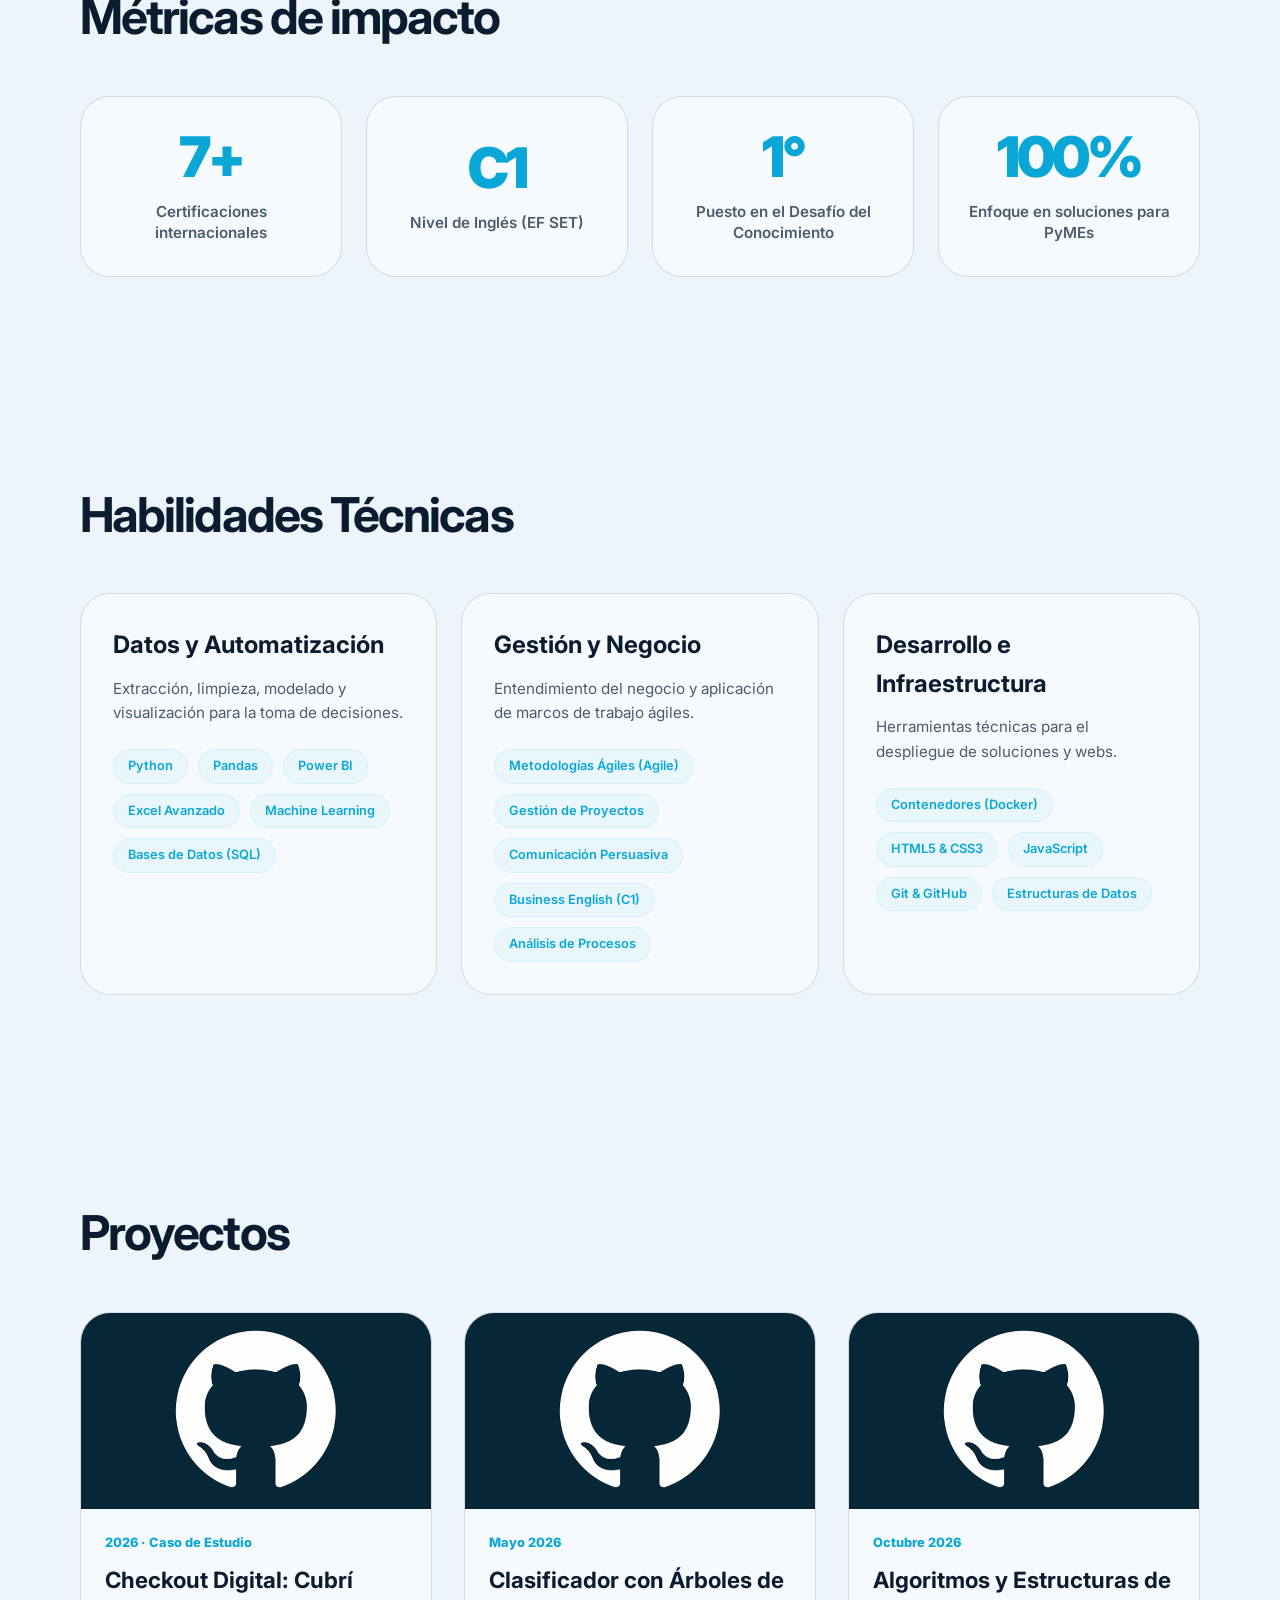
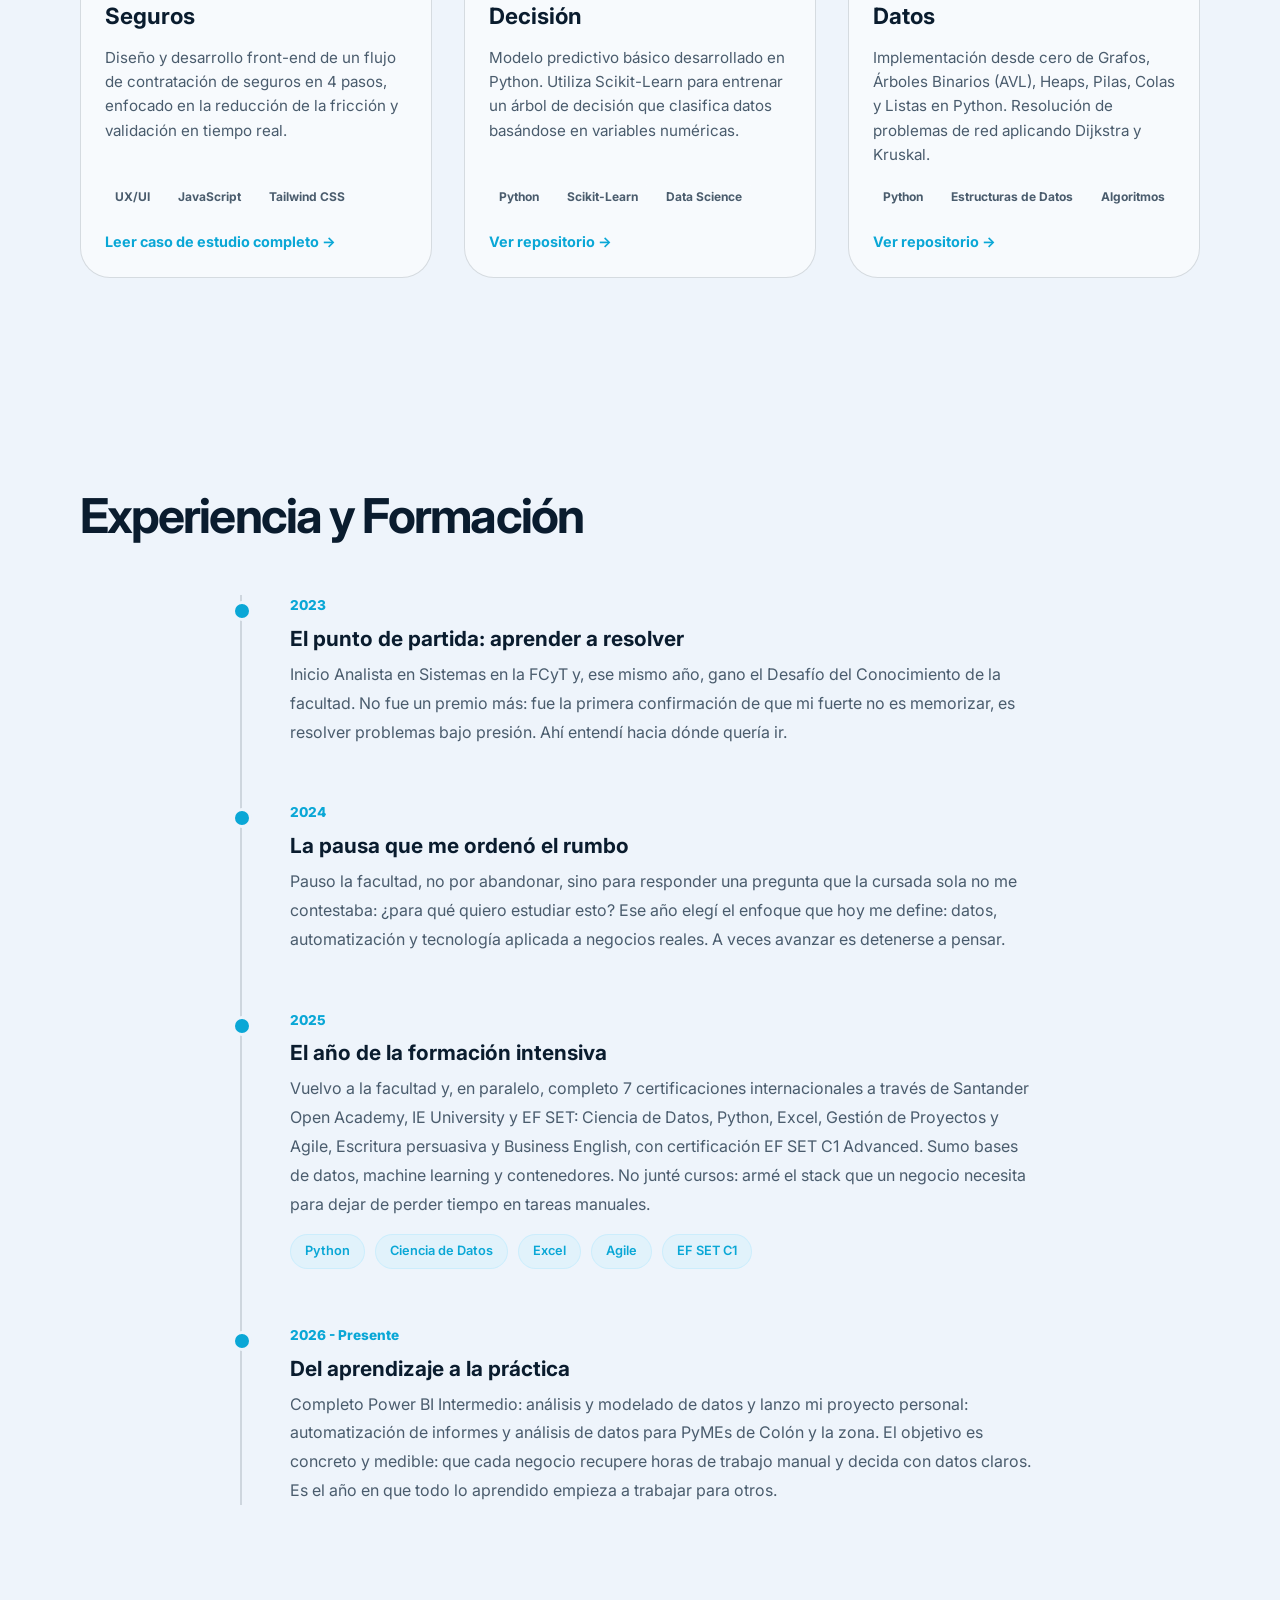
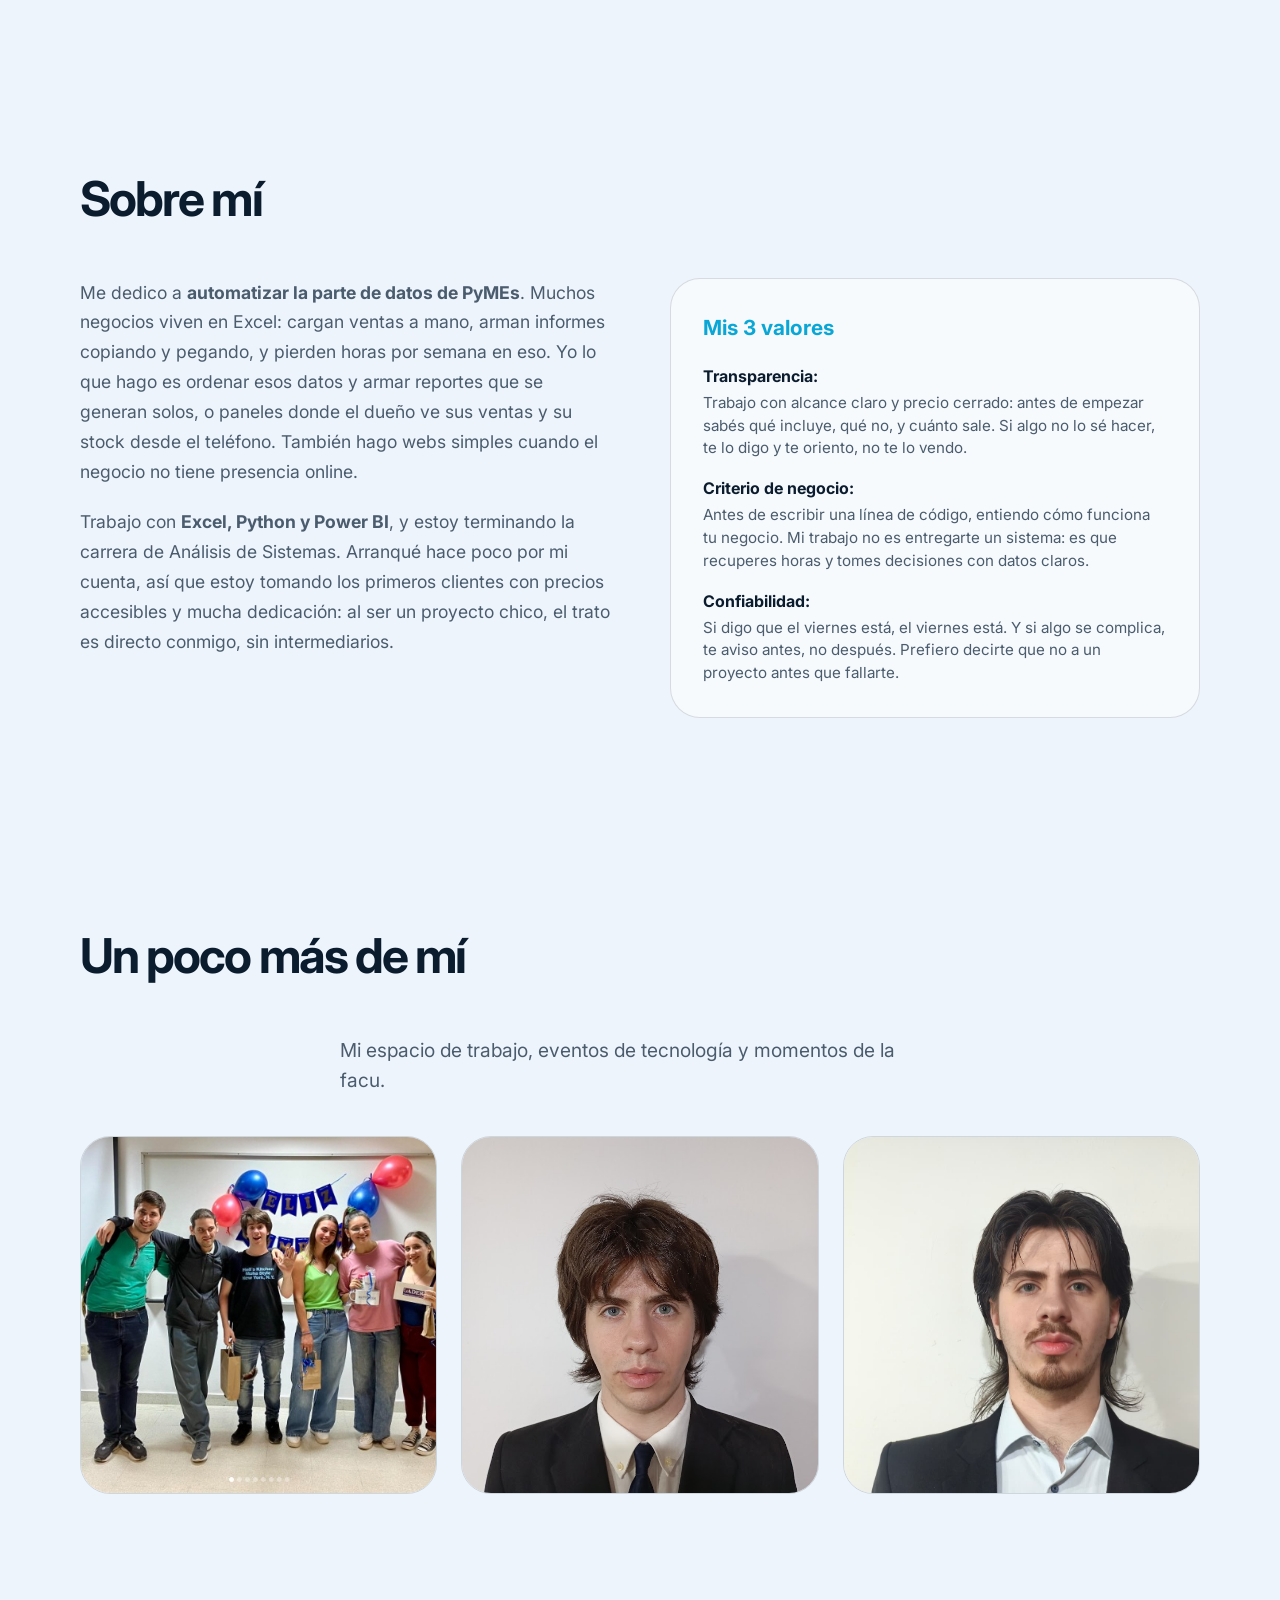
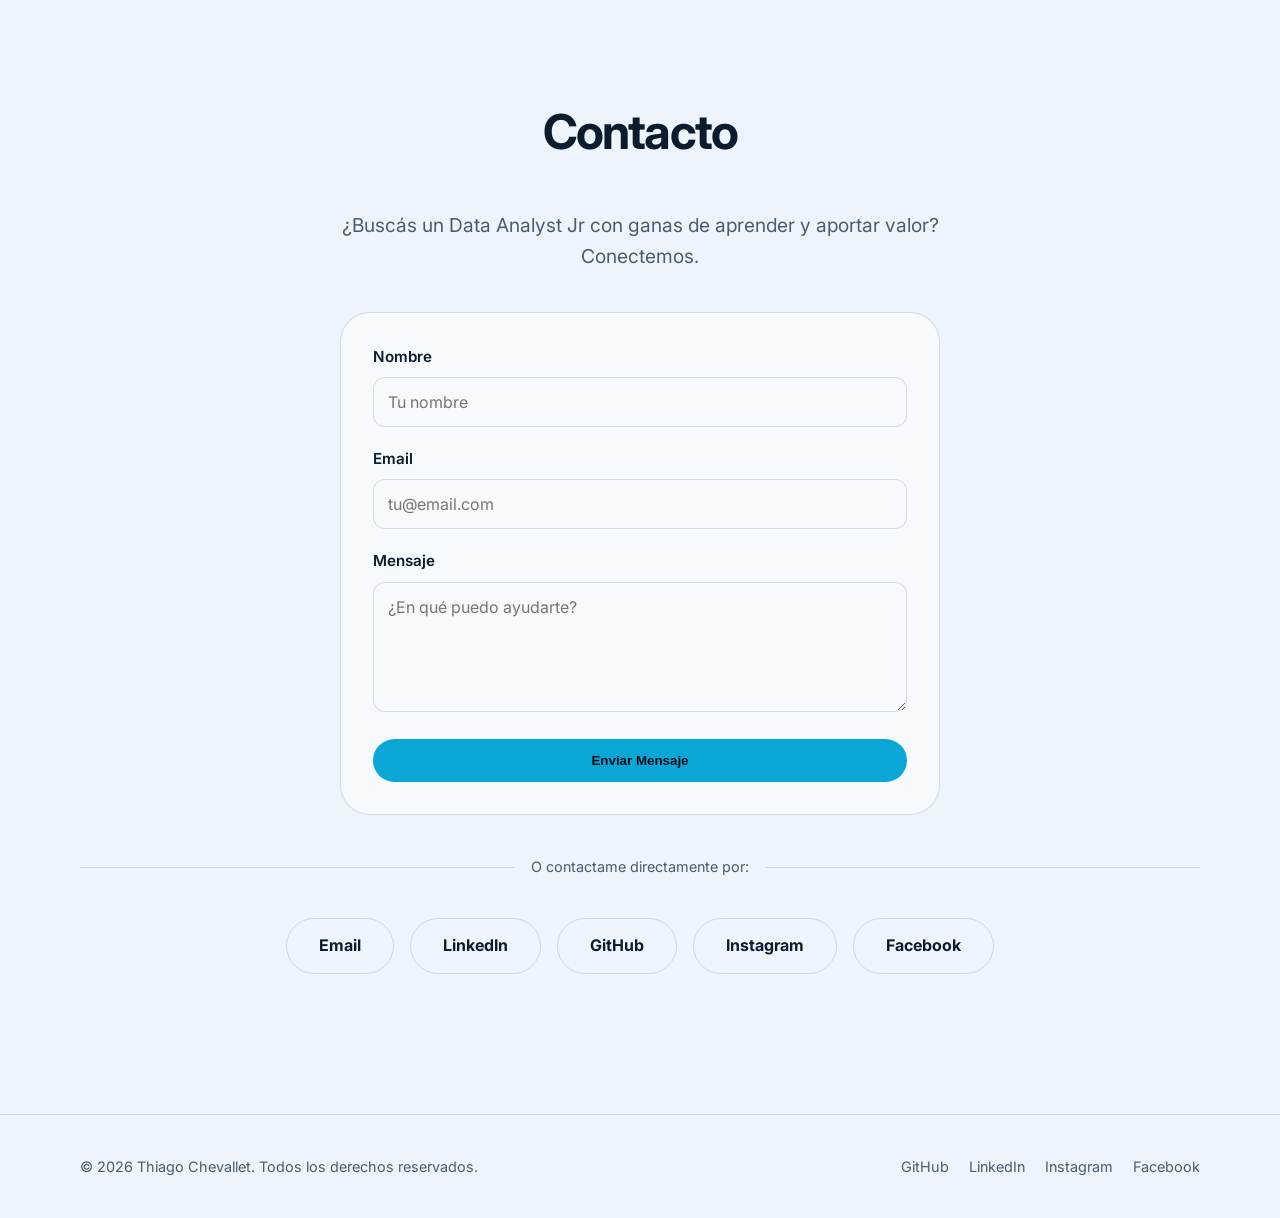
==== commit f9aea3b4: "instagram se agrega el instagram del cliente" ====
--- a/index.html
+++ b/index.html
@@ -54,12 +54,12 @@
           <span class="eyebrow">Portfolio personal · Data Analyst Junior</span>
           <h1>Thiago<br><span>Chevallet</span></h1>
           <p>Automatizo los informes de tu PyME para que recuperes horas y decidas con datos claros. Excel, Python y Power BI aplicados a problemas reales de negocios de Entre Ríos.</p>
-          <div class="actions">
+                    <div class="actions">
             <a href="https://www.linkedin.com/in/thiago-chevallet/" target="_blank" rel="noreferrer">LinkedIn</a>
             <a href="https://github.com/kecleon20" target="_blank" rel="noreferrer" class="ghost">GitHub</a>
+            <a href="https://www.instagram.com/thiago_chevallet/" target="_blank" rel="noreferrer" class="ghost">Instagram</a>
             <a href="https://www.facebook.com/profile.php?id=61596344990440" target="_blank" rel="noreferrer" class="ghost">Facebook</a>
           </div>
-        </div>
         <div class="hero-image">
           <div class="skeleton skeleton-img"></div>
           <img src="assets/thiago.jpg" alt="Foto profesional de Thiago Chevallet" width="400" height="500" fetchpriority="high" onload="this.previousElementSibling.style.display='none'">
@@ -286,9 +286,9 @@
           <a href="mailto:chevallierthiago@gmail.com" class="contact-btn ghost">Email</a>
           <a href="https://www.linkedin.com/in/thiago-chevallet/" target="_blank" rel="noreferrer" class="contact-btn ghost">LinkedIn</a>
           <a href="https://github.com/kecleon20" target="_blank" rel="noreferrer" class="contact-btn ghost">GitHub</a>
+          <a href="https://www.instagram.com/thiago_chevallet/" target="_blank" rel="noreferrer" class="contact-btn ghost">Instagram</a>
           <a href="https://www.facebook.com/profile.php?id=61596344990440" target="_blank" rel="noreferrer" class="contact-btn ghost">Facebook</a>
         </div>
-      </div>
     </section>
   </main>
 
@@ -299,6 +299,7 @@
       <ul class="footer-links">
         <li><a href="https://github.com/kecleon20" target="_blank" rel="noreferrer">GitHub</a></li>
         <li><a href="https://www.linkedin.com/in/thiago-chevallet/" target="_blank" rel="noreferrer">LinkedIn</a></li>
+        <li><a href="https://www.instagram.com/thiago_chevallet/" target="_blank" rel="noreferrer">Instagram</a></li>
         <li><a href="https://www.facebook.com/profile.php?id=61596344990440" target="_blank" rel="noreferrer">Facebook</a></li>
       </ul>
     </div>
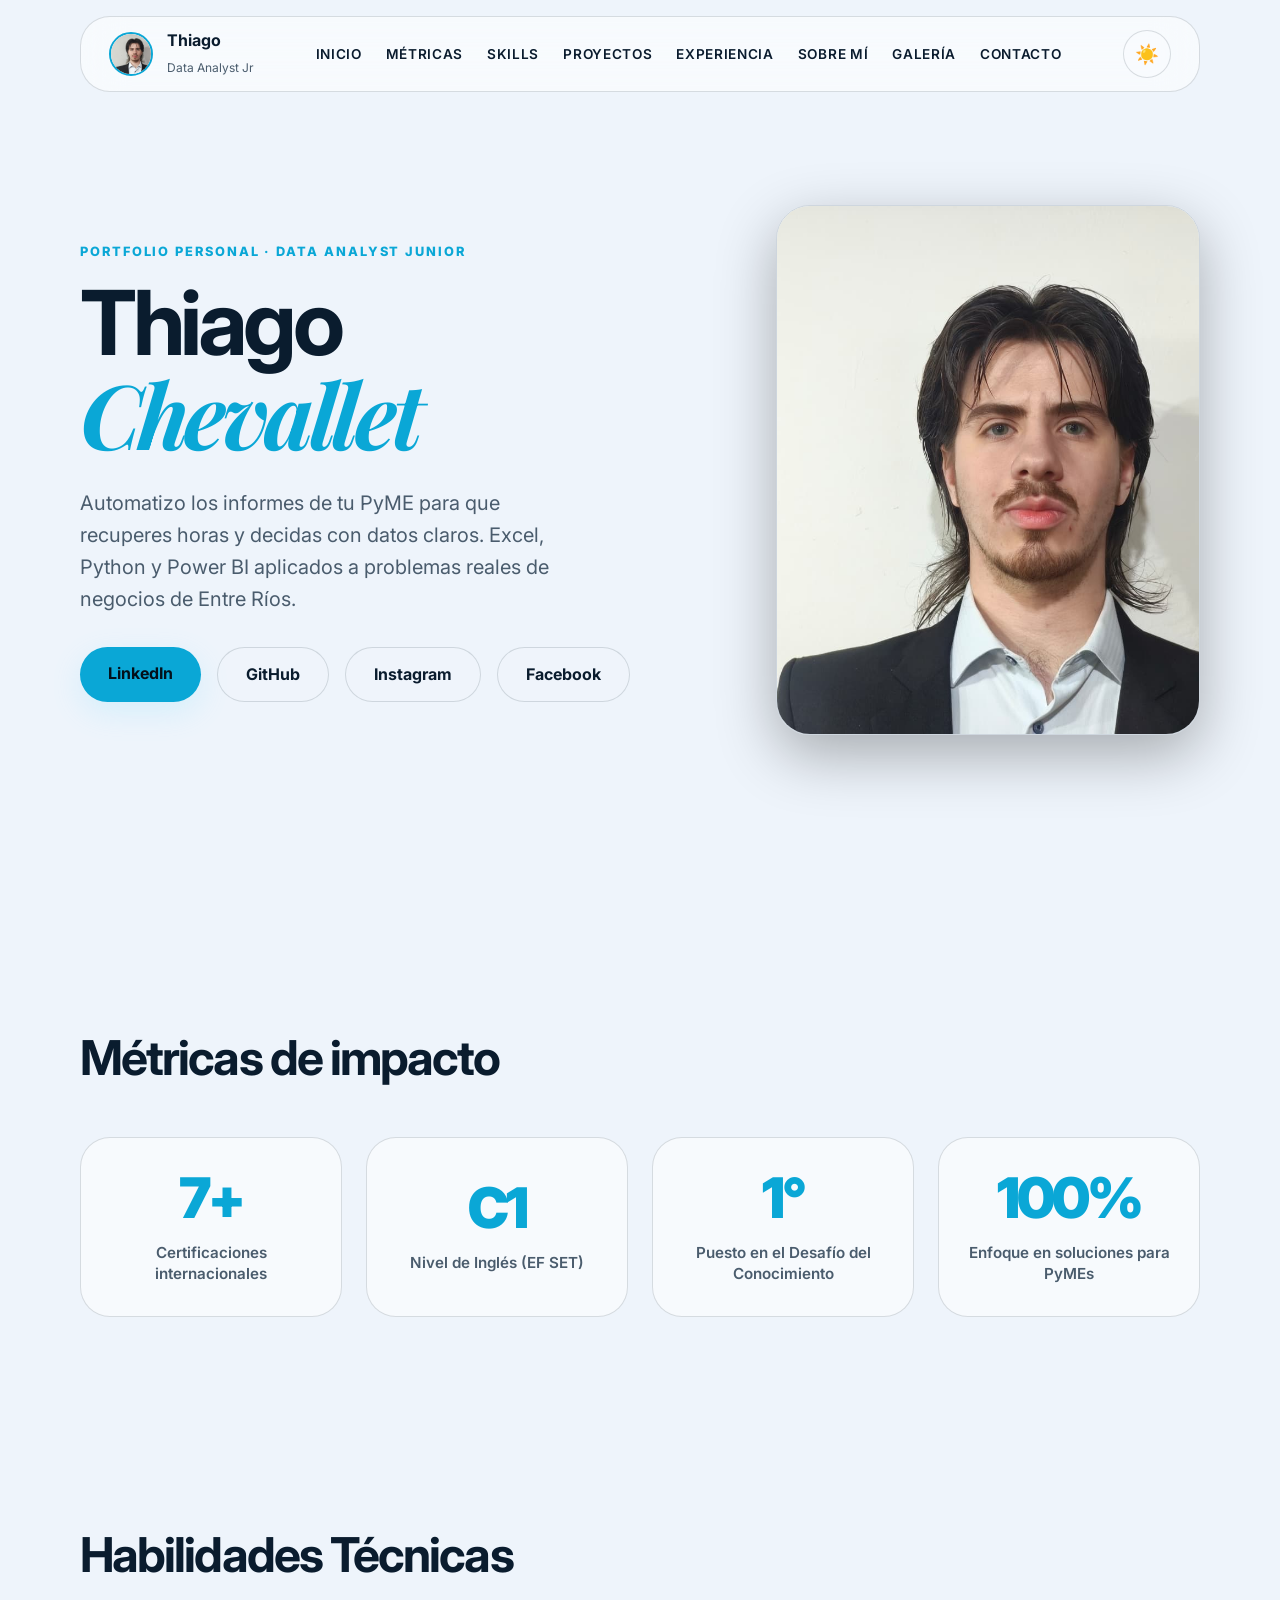
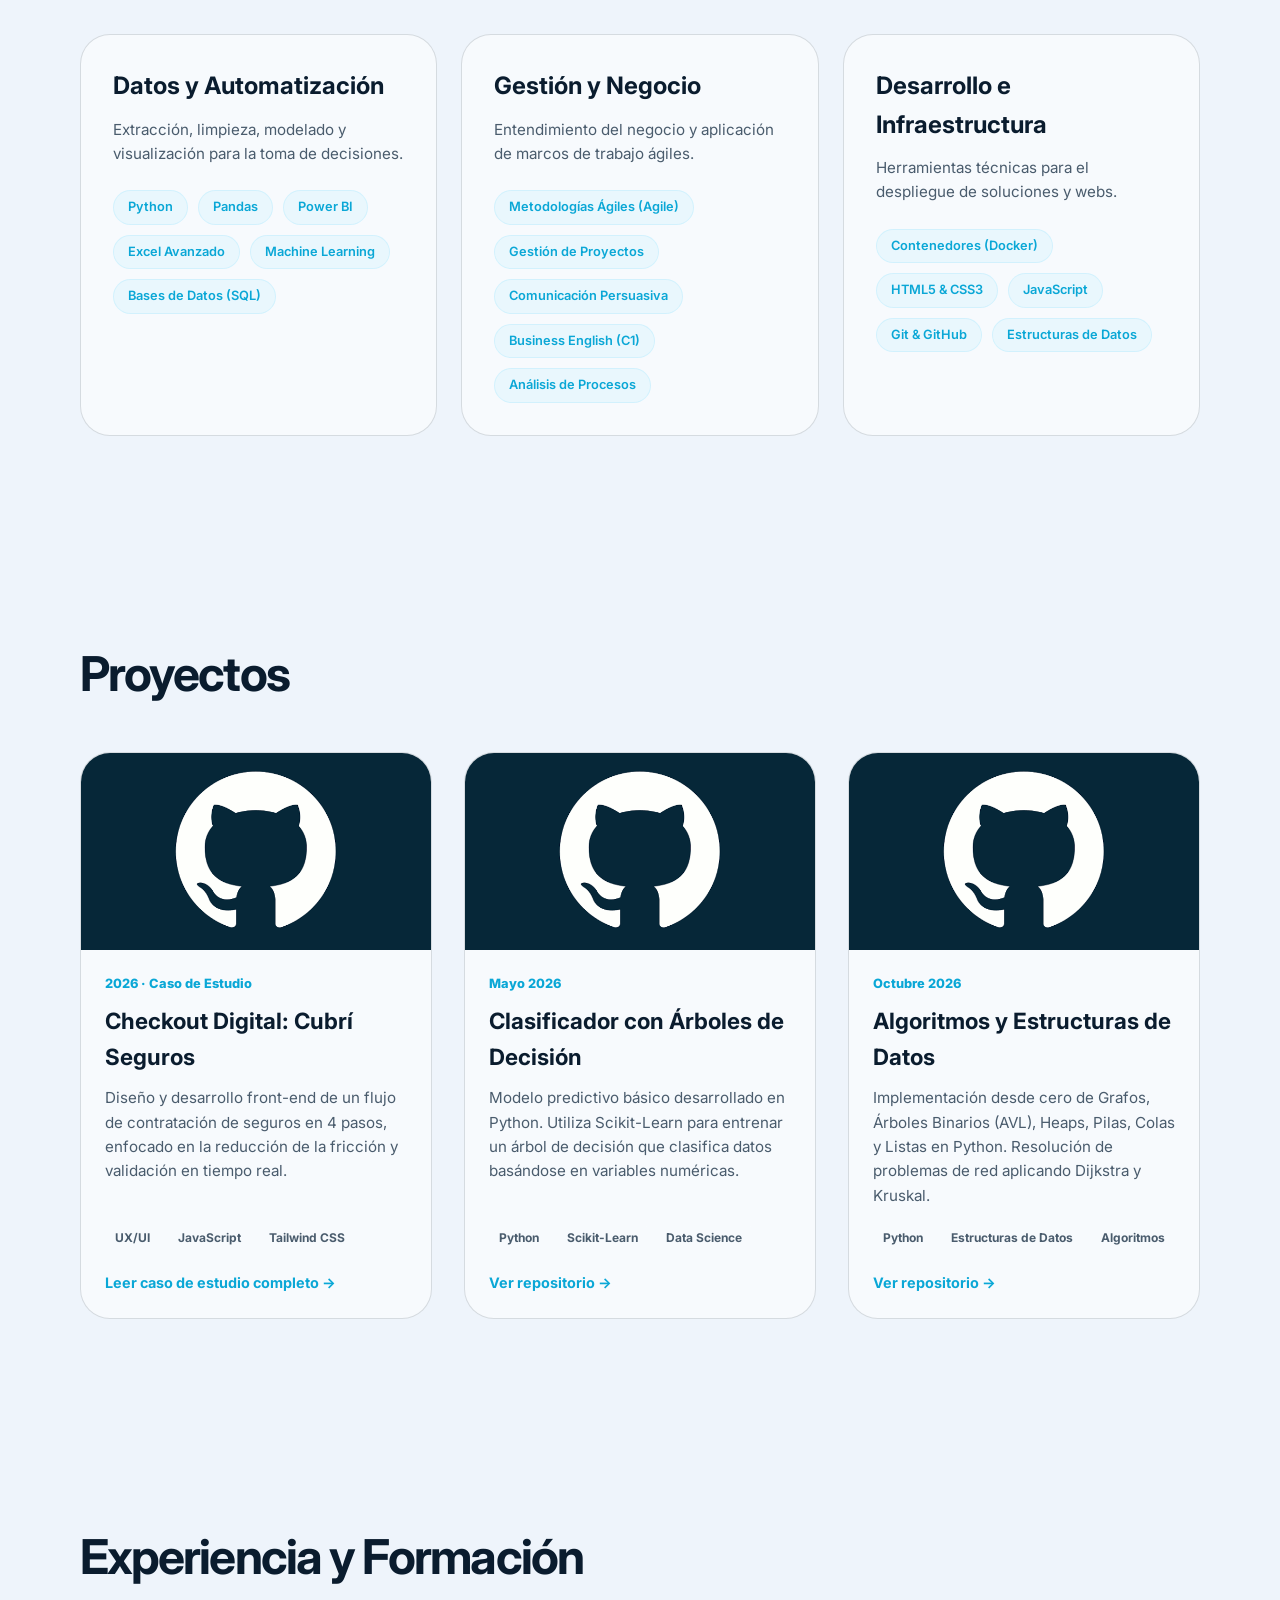
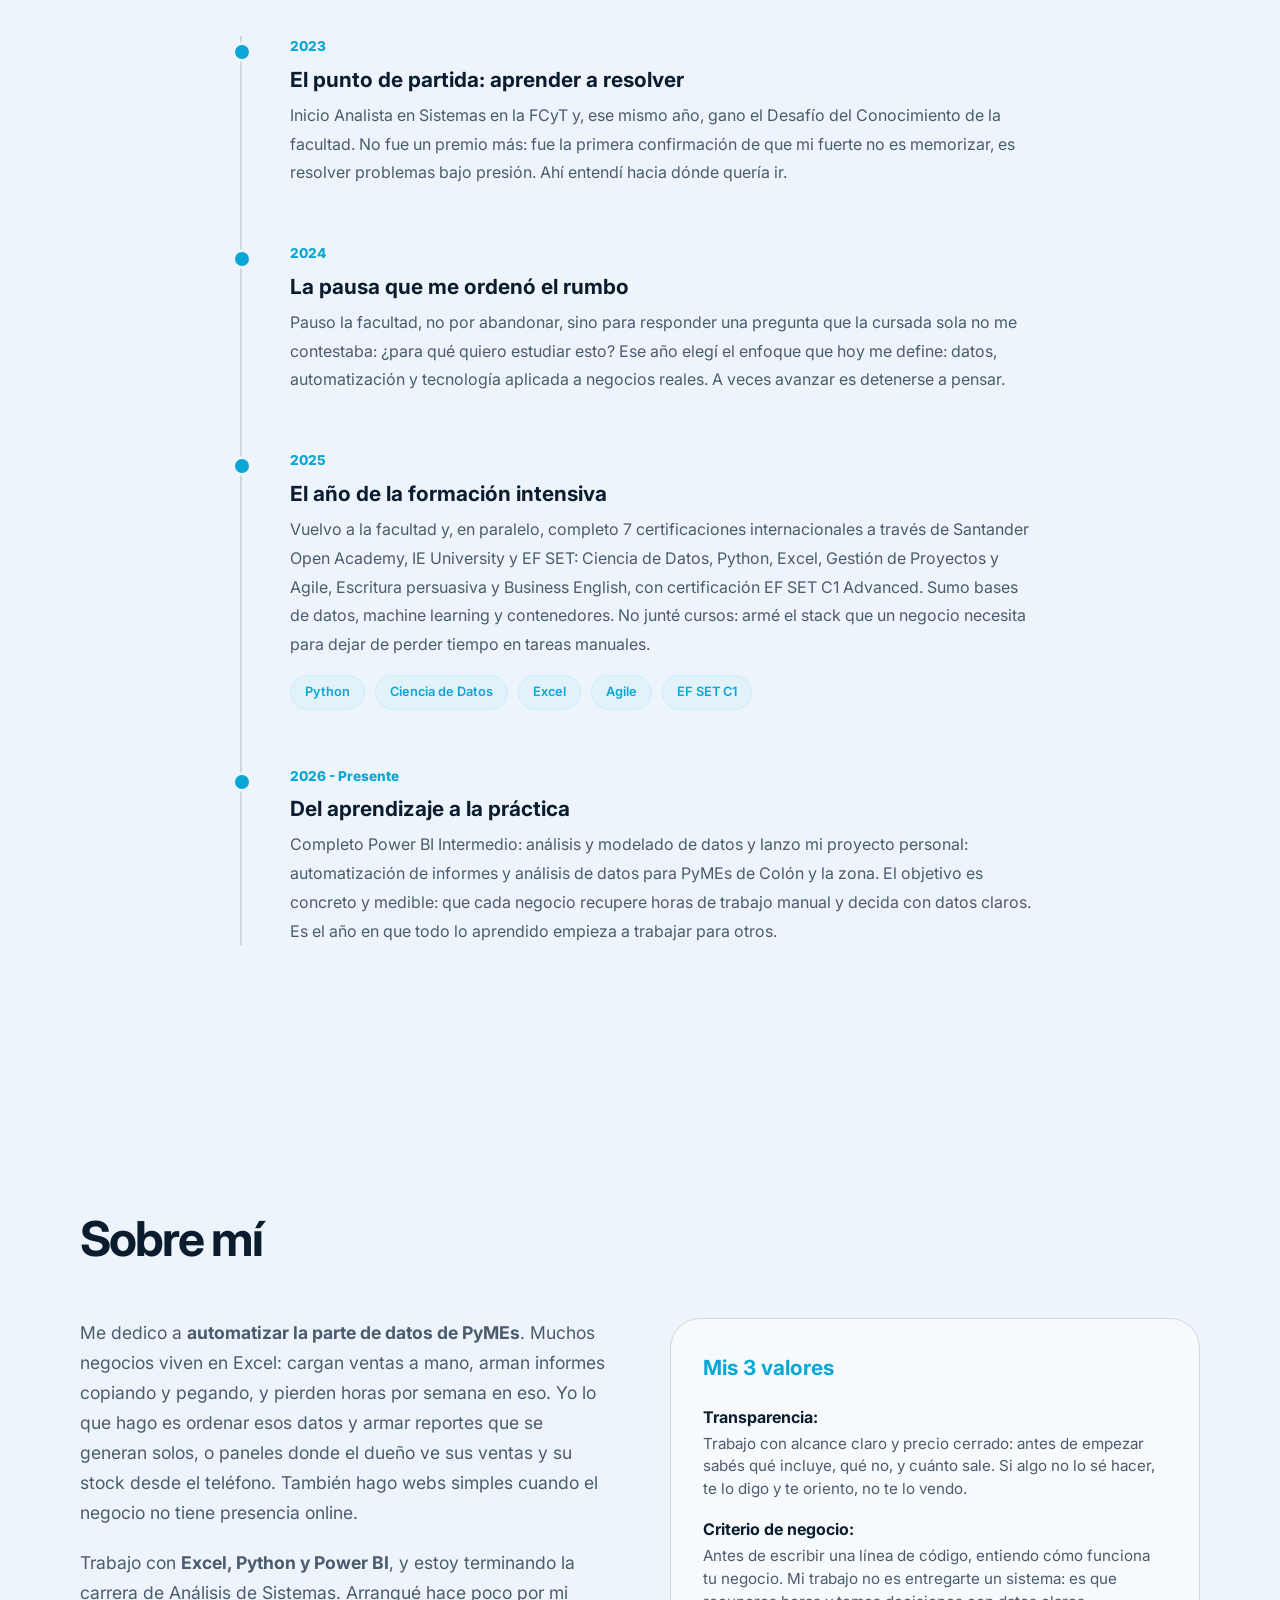
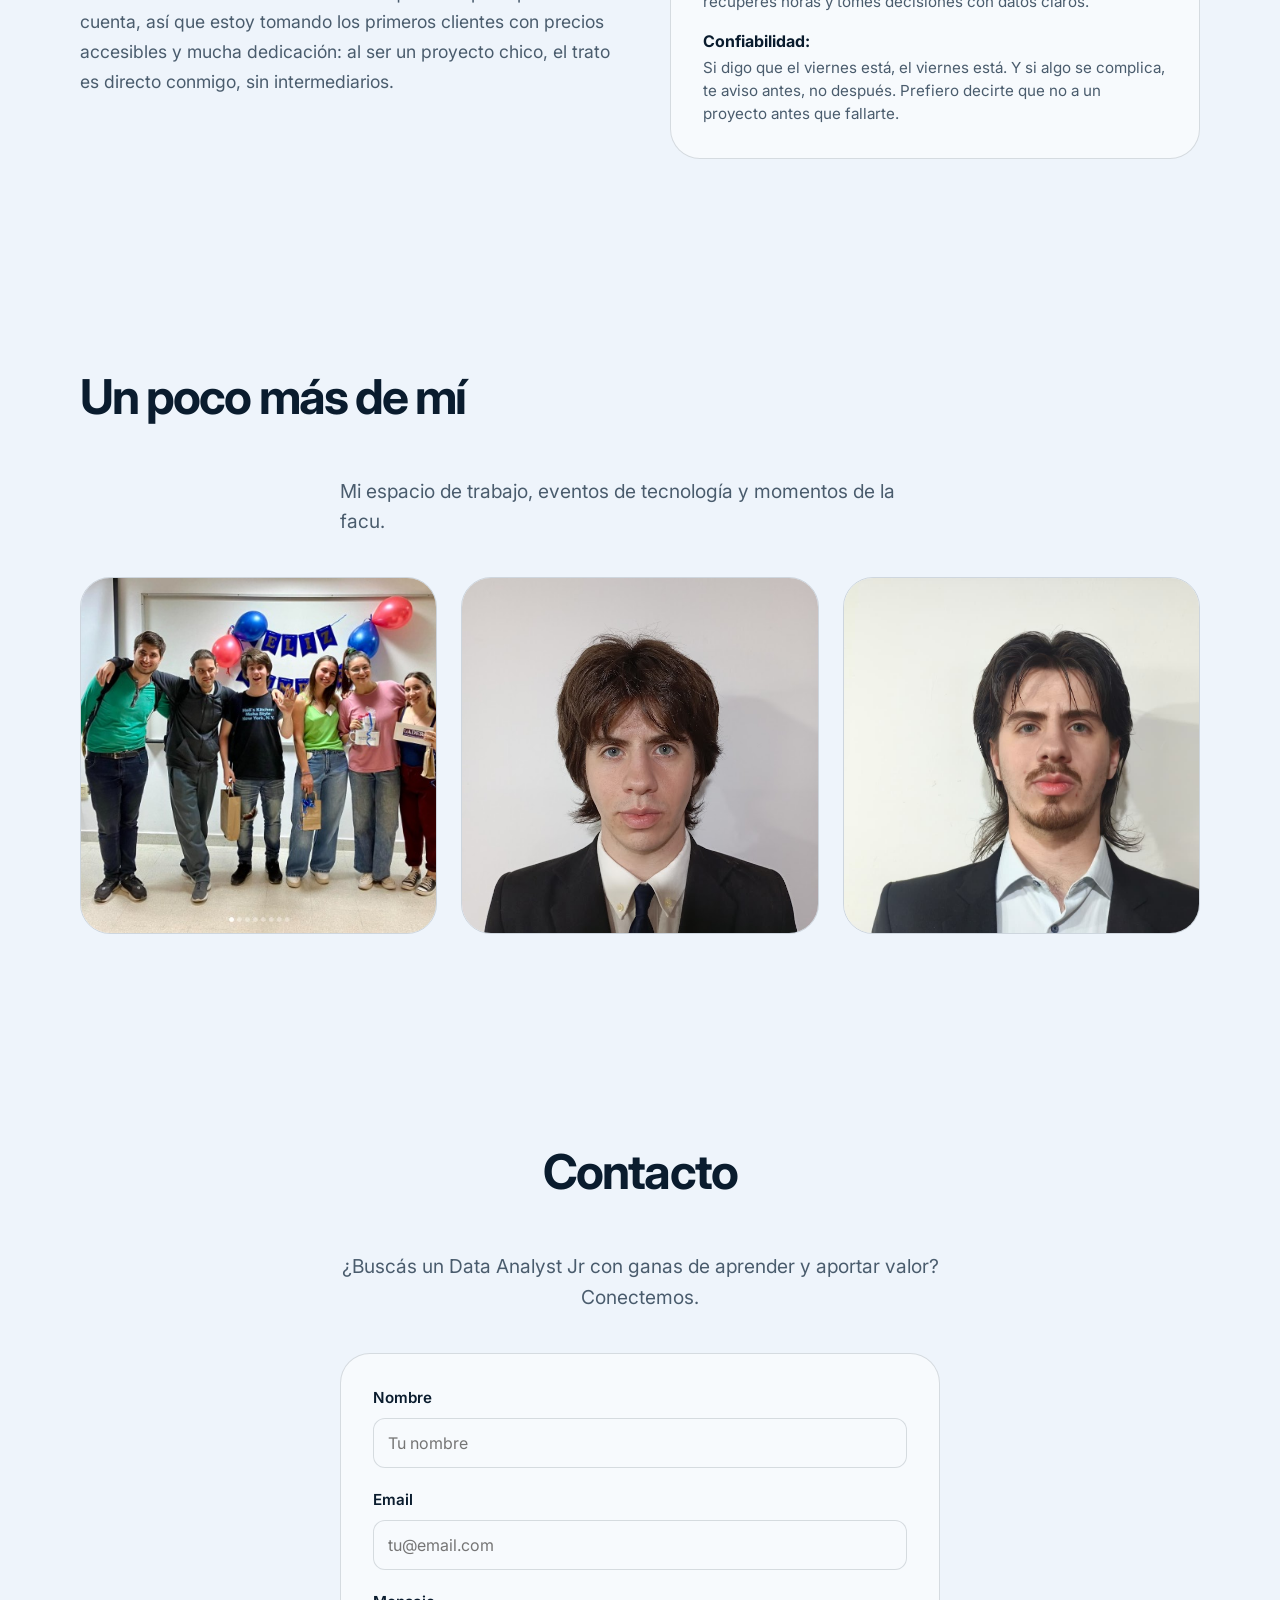
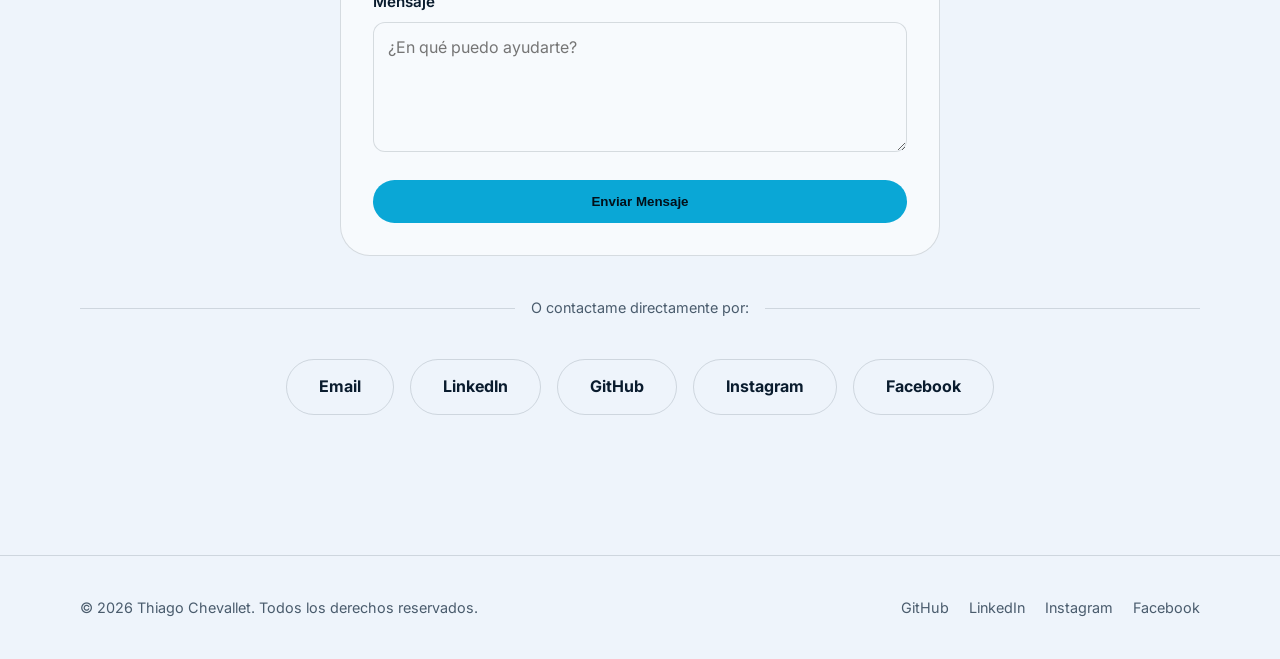
==== commit 7554cc3a: "Updates v 1.3 feat: finalización del portfolio personal y caso de estudio  Se completa el desarrollo" ====
--- a/index.html
+++ b/index.html
@@ -6,12 +6,27 @@
   <title>Thiago Chevallet | Data Analyst Jr</title>
   <meta name="description" content="Portfolio de Thiago Chevallet, Data Analyst Junior. Estudiante de Sistemas (UADER FCyT) con skills en Python, SQL, Excel y Power BI." />
   
-  <link rel="canonical" href="https://kecleon20.github.io/tp5/" />
+  <!-- URL Canónica -->
+  <link rel="canonical" href="https://kecleon20.github.io/Thiago-Chevallet/" />
   
+  <!-- Open Graph -->
+  <meta property="og:type" content="website" />
+  <meta property="og:site_name" content="Thiago Chevallet · Portfolio" />
+  <meta property="og:title" content="Thiago Chevallet | Data Analyst Jr" />
+  <meta property="og:description" content="Portfolio personal: análisis de datos con Python, SQL, Excel y Power BI. Automatización para PyMEs." />
+  <meta property="og:url" content="https://kecleon20.github.io/Thiago-Chevallet/" />
+  <meta property="og:image" content="https://kecleon20.github.io/Thiago-Chevallet/assets/thiago.jpg" />
+  <meta property="og:image:alt" content="Thiago Chevallet, Data Analyst Junior" />
+  <meta property="og:locale" content="es_AR" />
+
+  <!-- Favicon -->
+  <link rel="icon" type="image/png" href="assets/favicon.png" />
+  <link rel="apple-touch-icon" href="assets/favicon.png" />
+
   <link rel="preconnect" href="https://fonts.googleapis.com">
   <link rel="preconnect" href="https://fonts.gstatic.com" crossorigin>
   <link href="https://fonts.googleapis.com/css2?family=Inter:wght@400;500;600;700;800;900&family=Playfair+Display:wght@600;700&display=swap" rel="stylesheet">
-  <link rel="stylesheet" href="styles.css?v=7" />
+  <link rel="stylesheet" href="styles.css?v=8" />
 </head>
 <body>
   <a href="#hero" class="skip-link">Saltar al contenido principal</a>
@@ -37,6 +52,7 @@
         <li><a href="#projects">Proyectos</a></li>
         <li><a href="#experience">Experiencia</a></li>
         <li><a href="#about">Sobre mí</a></li>
+        <li><a href="#gallery">Galería</a></li>
         <li><a href="#contact">Contacto</a></li>
       </ul>
     </nav>
@@ -54,12 +70,13 @@
           <span class="eyebrow">Portfolio personal · Data Analyst Junior</span>
           <h1>Thiago<br><span>Chevallet</span></h1>
           <p>Automatizo los informes de tu PyME para que recuperes horas y decidas con datos claros. Excel, Python y Power BI aplicados a problemas reales de negocios de Entre Ríos.</p>
-                    <div class="actions">
+          <div class="actions">
             <a href="https://www.linkedin.com/in/thiago-chevallet/" target="_blank" rel="noreferrer">LinkedIn</a>
             <a href="https://github.com/kecleon20" target="_blank" rel="noreferrer" class="ghost">GitHub</a>
             <a href="https://www.instagram.com/thiago_chevallet/" target="_blank" rel="noreferrer" class="ghost">Instagram</a>
             <a href="https://www.facebook.com/profile.php?id=61596344990440" target="_blank" rel="noreferrer" class="ghost">Facebook</a>
           </div>
+        </div>
         <div class="hero-image">
           <div class="skeleton skeleton-img"></div>
           <img src="assets/thiago.jpg" alt="Foto profesional de Thiago Chevallet" width="400" height="500" fetchpriority="high" onload="this.previousElementSibling.style.display='none'">
@@ -289,6 +306,7 @@
           <a href="https://www.instagram.com/thiago_chevallet/" target="_blank" rel="noreferrer" class="contact-btn ghost">Instagram</a>
           <a href="https://www.facebook.com/profile.php?id=61596344990440" target="_blank" rel="noreferrer" class="contact-btn ghost">Facebook</a>
         </div>
+      </div>
     </section>
   </main>
 
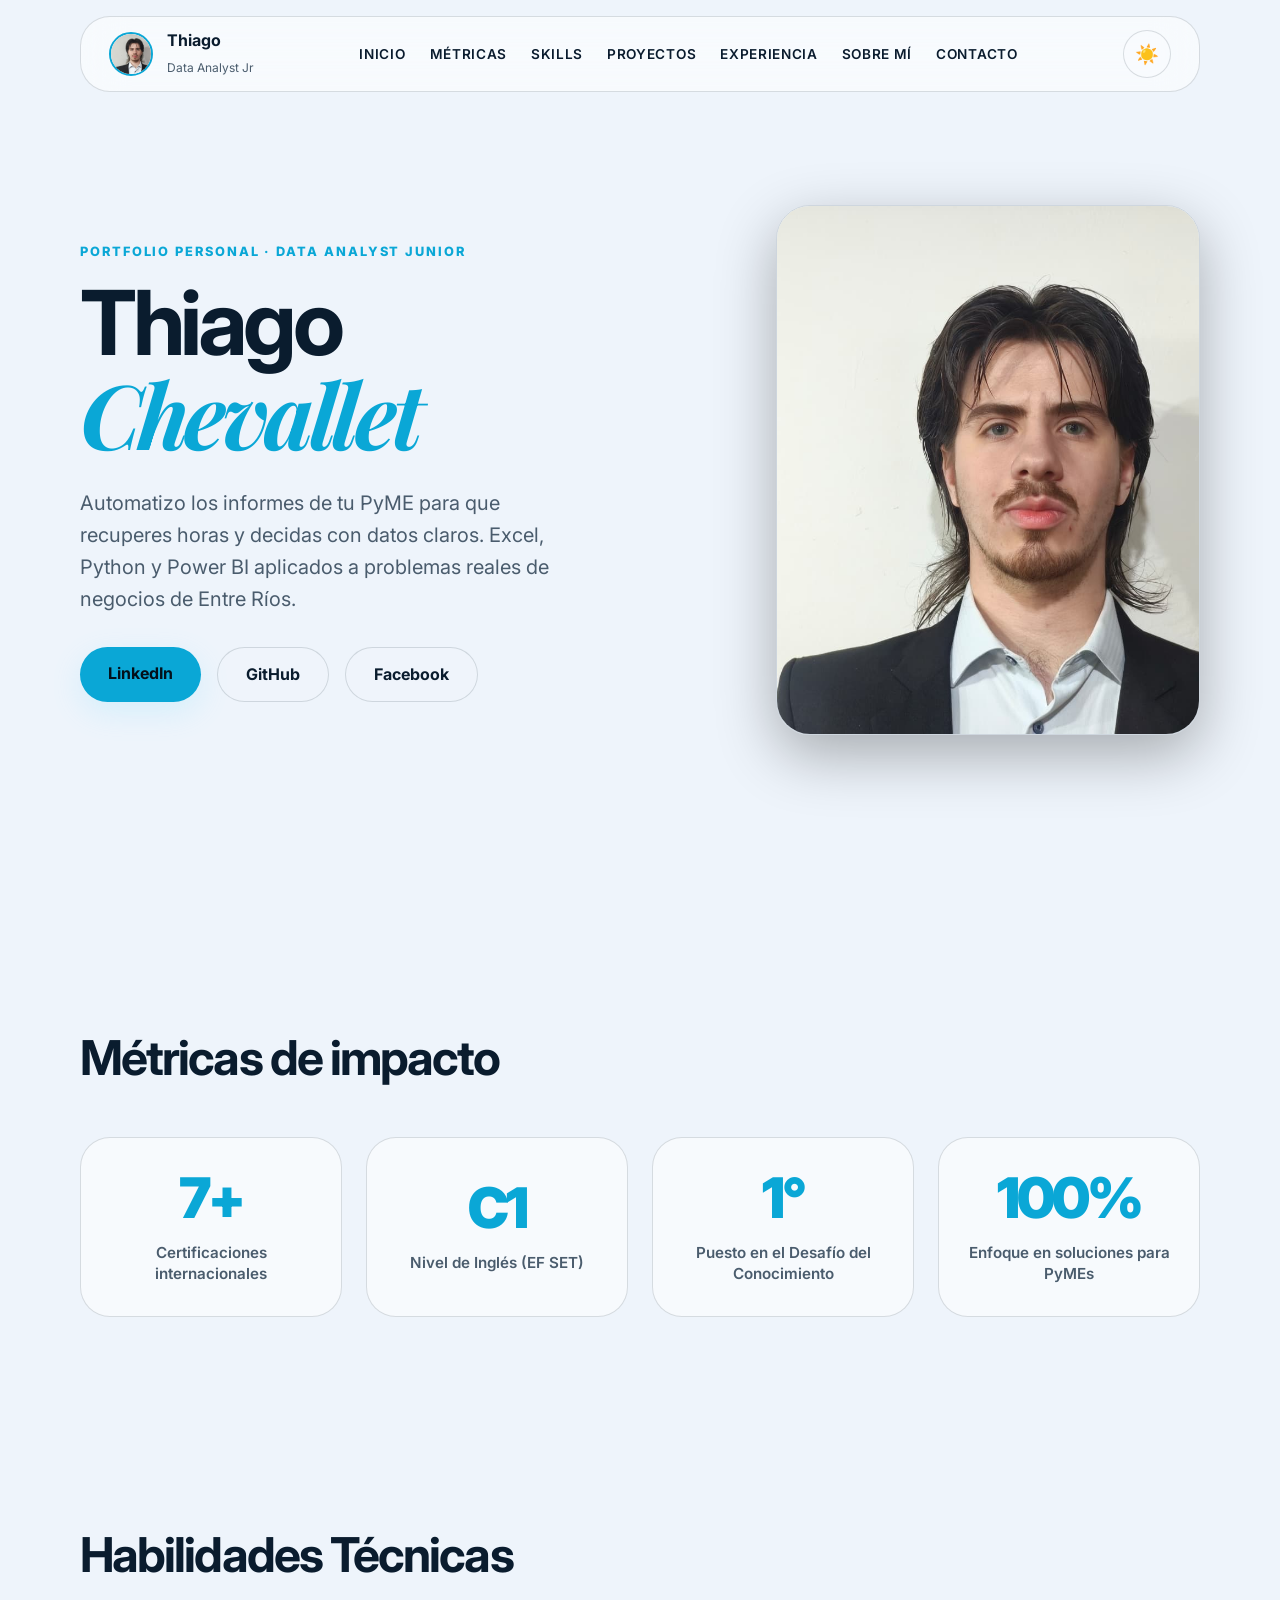
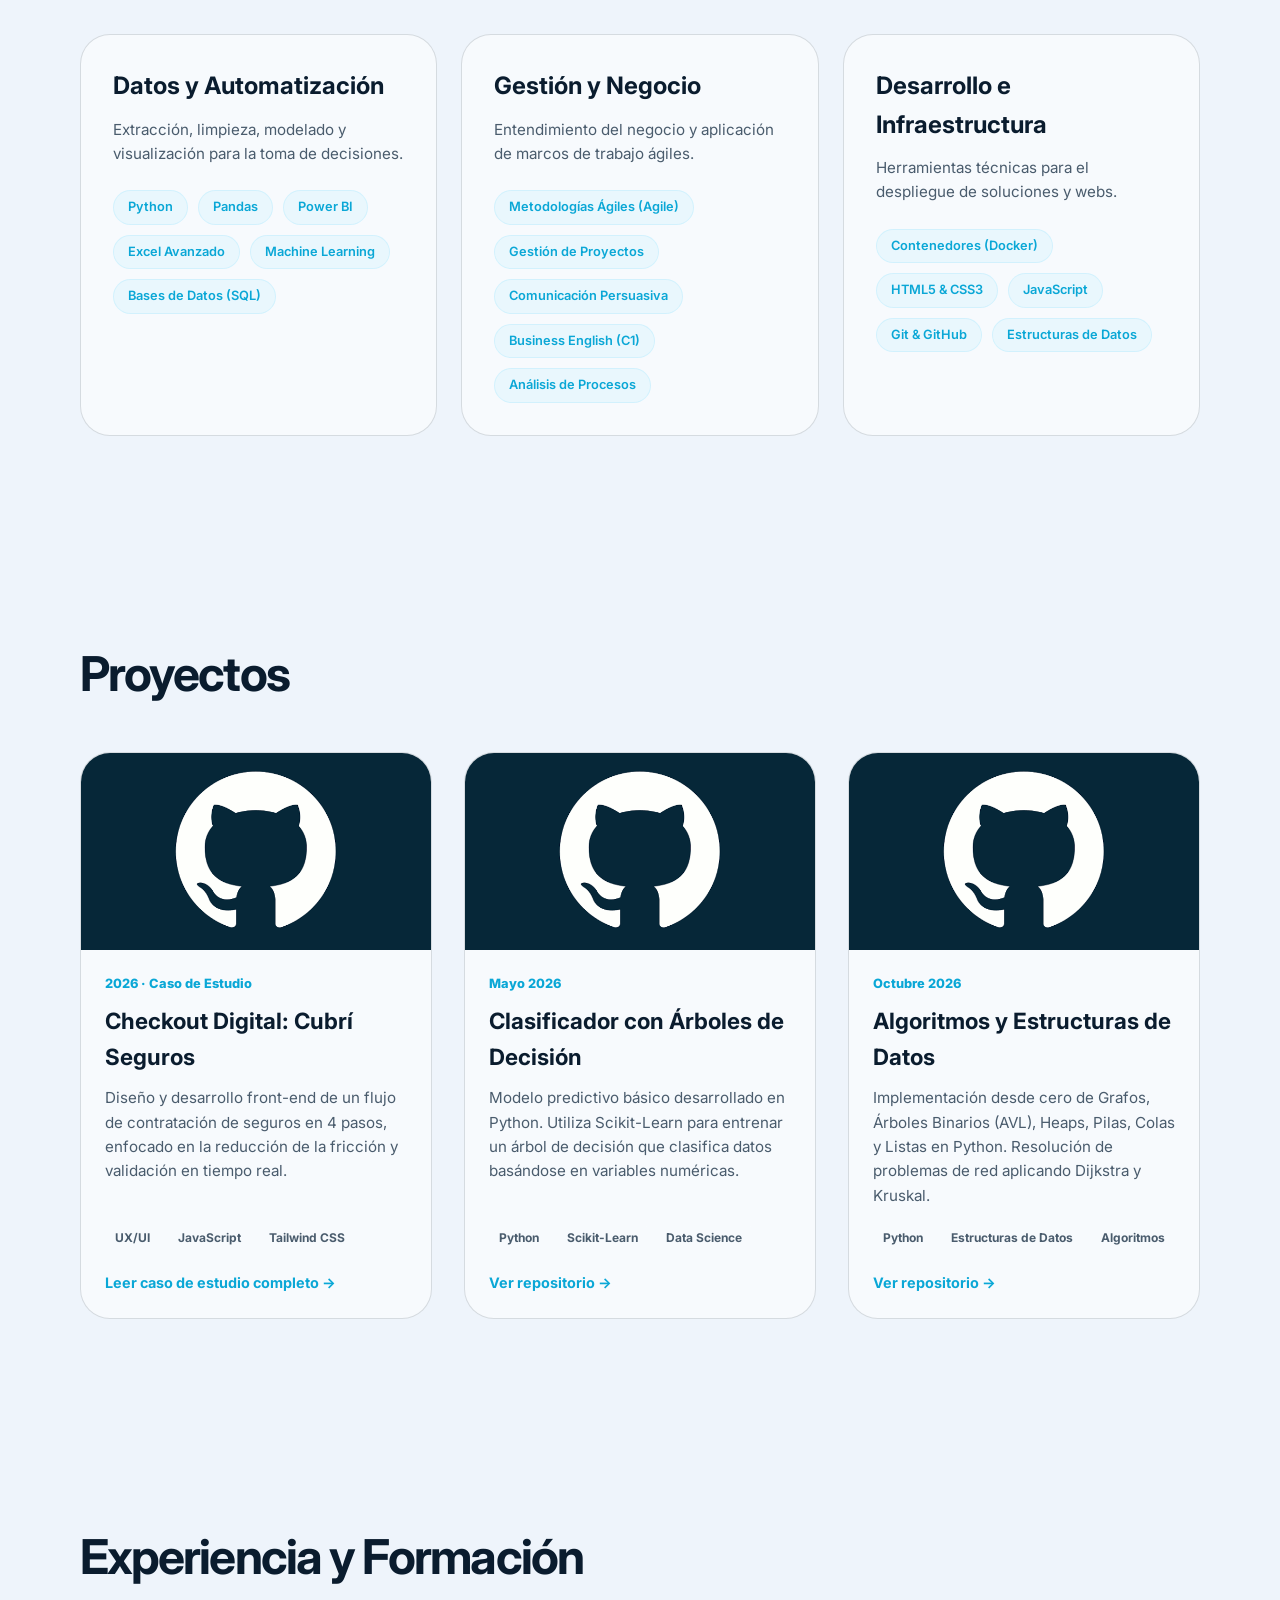
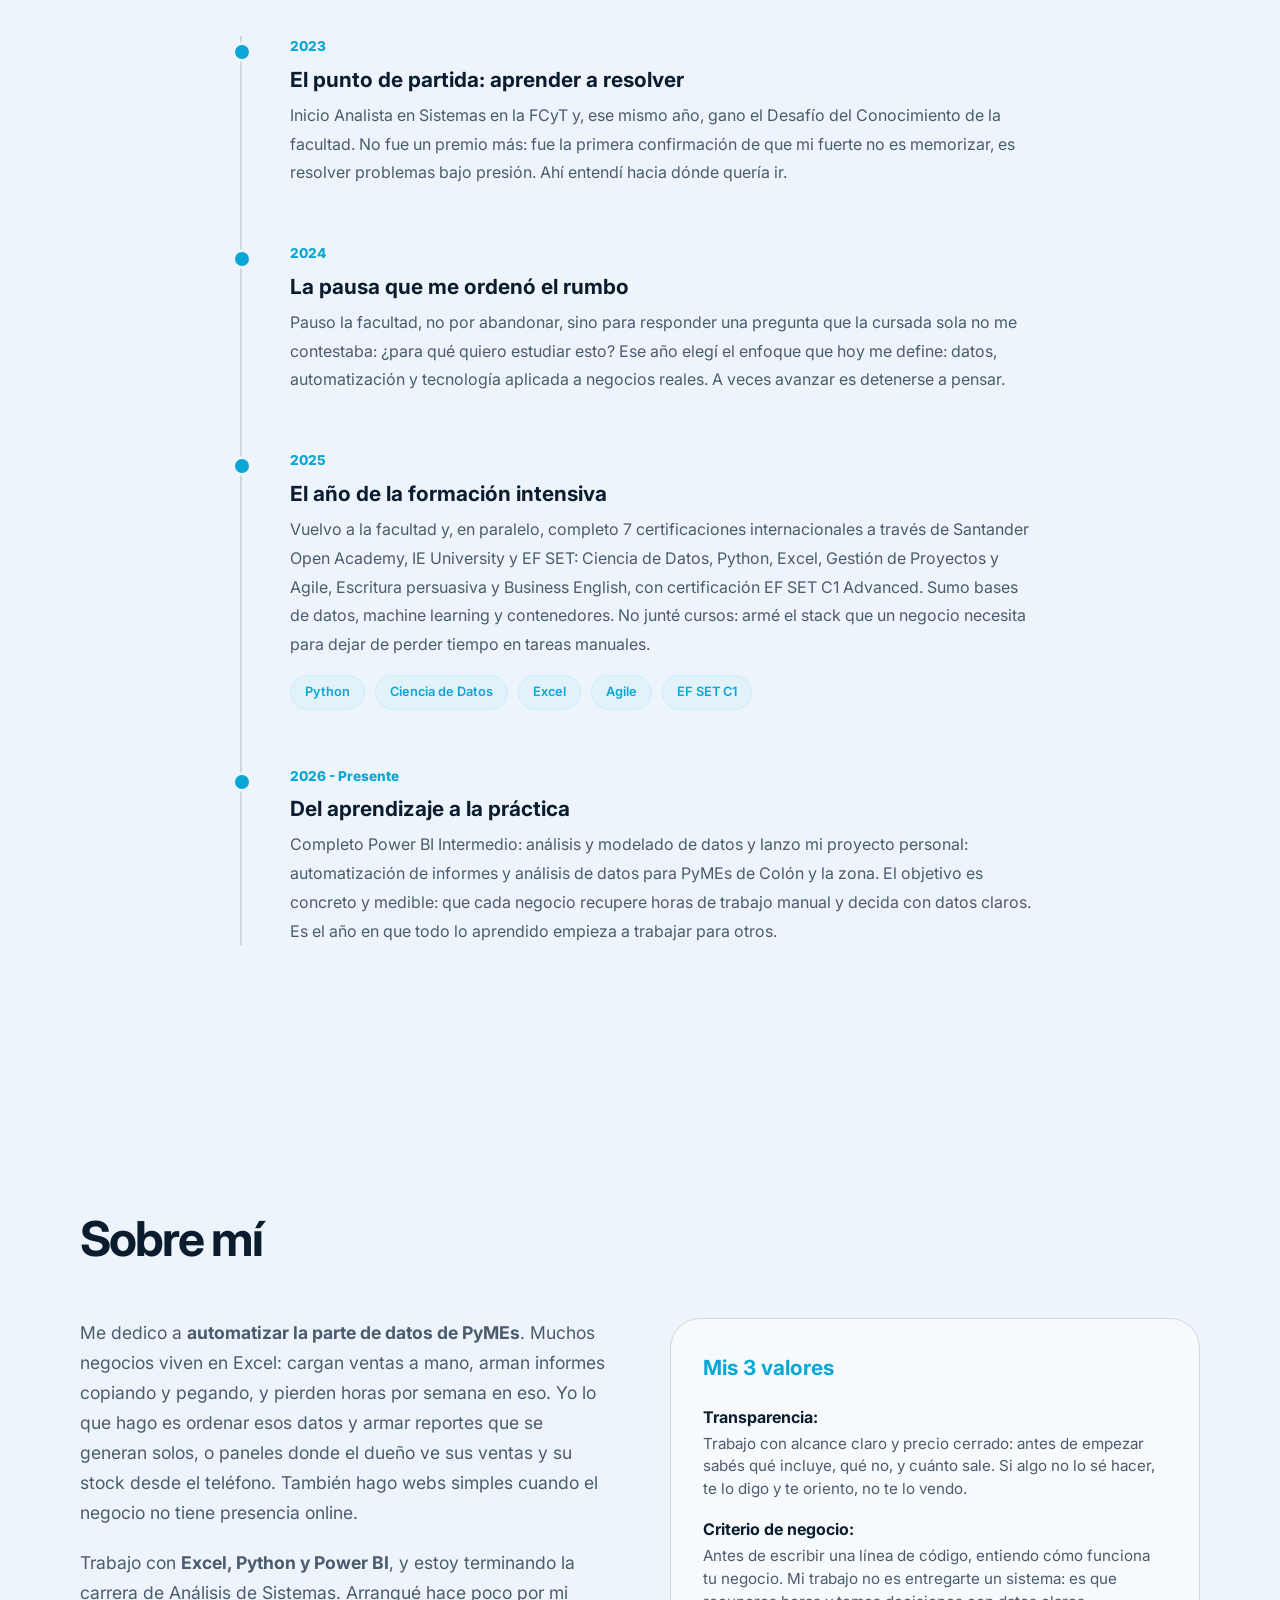
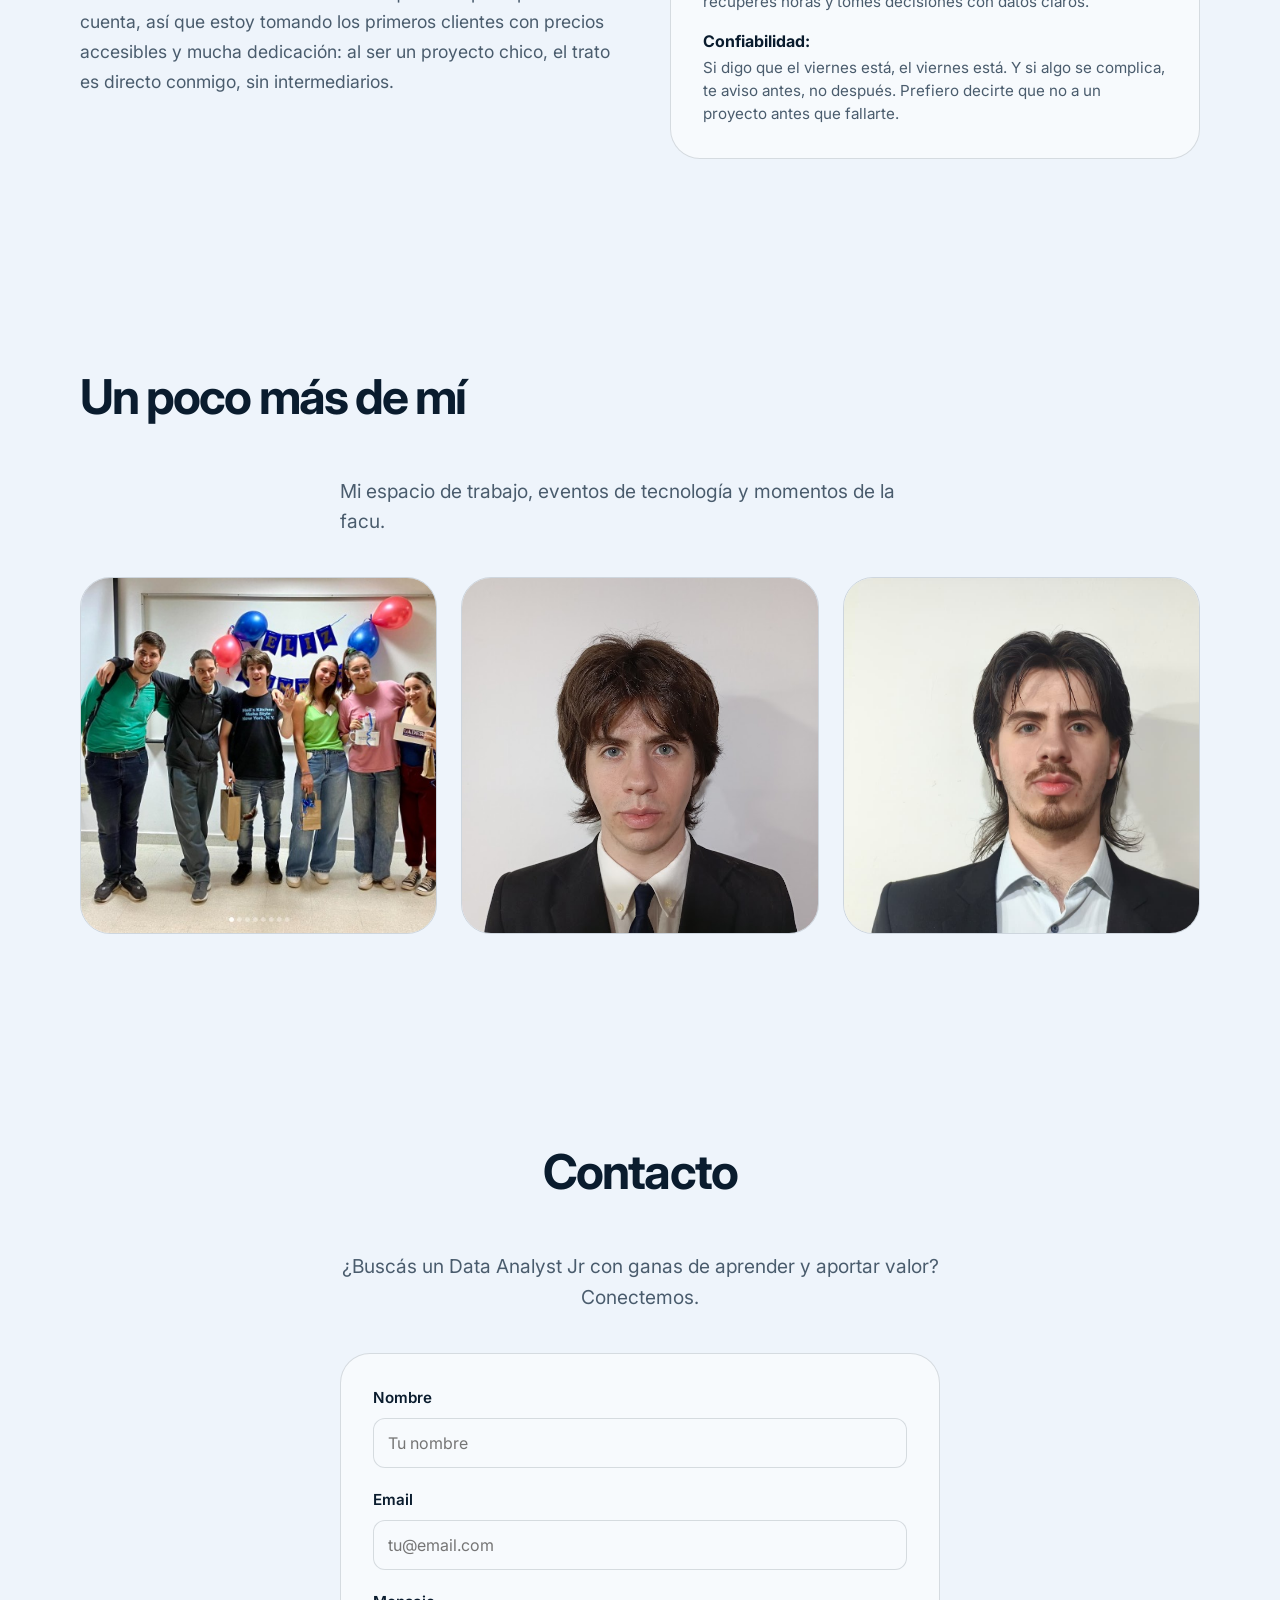
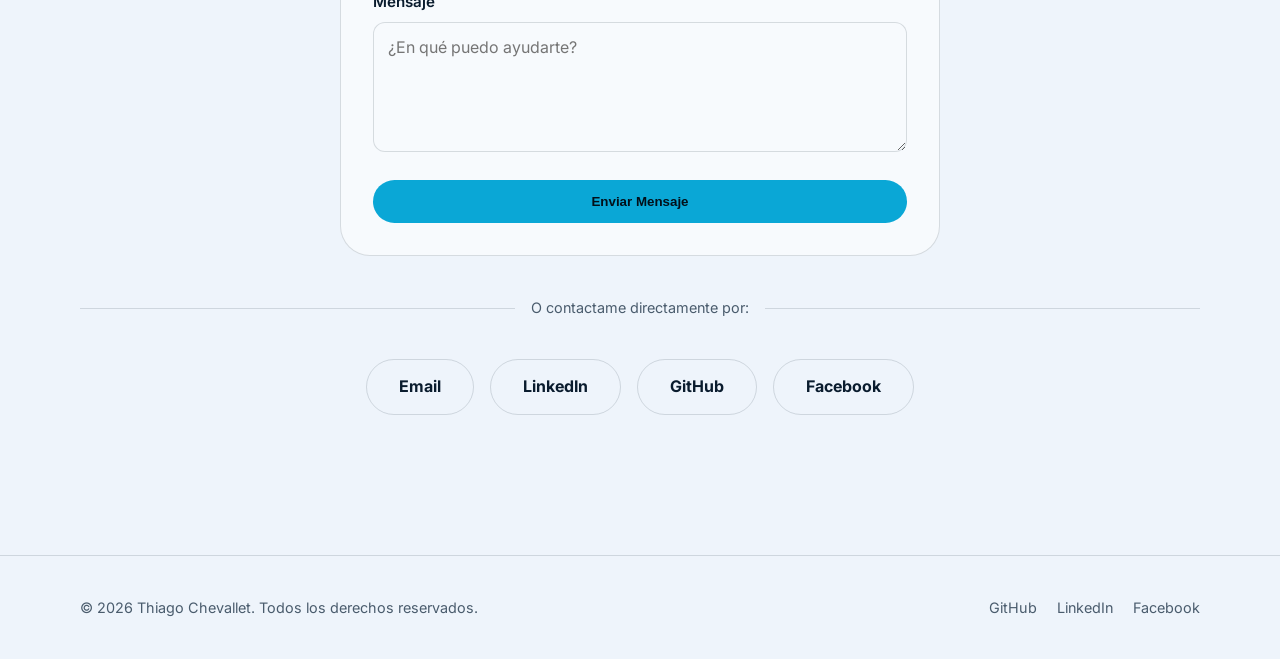
==== commit 3f3f5bee: "v1.4 feat: complete personal portfolio and UX/UI case study  - Built a fully responsive 9-section on" ====
--- a/index.html
+++ b/index.html
@@ -6,27 +6,12 @@
   <title>Thiago Chevallet | Data Analyst Jr</title>
   <meta name="description" content="Portfolio de Thiago Chevallet, Data Analyst Junior. Estudiante de Sistemas (UADER FCyT) con skills en Python, SQL, Excel y Power BI." />
   
-  <!-- URL Canónica -->
-  <link rel="canonical" href="https://kecleon20.github.io/Thiago-Chevallet/" />
+  <link rel="canonical" href="https://kecleon20.github.io/tp5/" />
   
-  <!-- Open Graph -->
-  <meta property="og:type" content="website" />
-  <meta property="og:site_name" content="Thiago Chevallet · Portfolio" />
-  <meta property="og:title" content="Thiago Chevallet | Data Analyst Jr" />
-  <meta property="og:description" content="Portfolio personal: análisis de datos con Python, SQL, Excel y Power BI. Automatización para PyMEs." />
-  <meta property="og:url" content="https://kecleon20.github.io/Thiago-Chevallet/" />
-  <meta property="og:image" content="https://kecleon20.github.io/Thiago-Chevallet/assets/thiago.jpg" />
-  <meta property="og:image:alt" content="Thiago Chevallet, Data Analyst Junior" />
-  <meta property="og:locale" content="es_AR" />
-
-  <!-- Favicon -->
-  <link rel="icon" type="image/png" href="assets/favicon.png" />
-  <link rel="apple-touch-icon" href="assets/favicon.png" />
-
   <link rel="preconnect" href="https://fonts.googleapis.com">
   <link rel="preconnect" href="https://fonts.gstatic.com" crossorigin>
   <link href="https://fonts.googleapis.com/css2?family=Inter:wght@400;500;600;700;800;900&family=Playfair+Display:wght@600;700&display=swap" rel="stylesheet">
-  <link rel="stylesheet" href="styles.css?v=8" />
+  <link rel="stylesheet" href="styles.css?v=7" />
 </head>
 <body>
   <a href="#hero" class="skip-link">Saltar al contenido principal</a>
@@ -52,7 +37,6 @@
         <li><a href="#projects">Proyectos</a></li>
         <li><a href="#experience">Experiencia</a></li>
         <li><a href="#about">Sobre mí</a></li>
-        <li><a href="#gallery">Galería</a></li>
         <li><a href="#contact">Contacto</a></li>
       </ul>
     </nav>
@@ -73,7 +57,6 @@
           <div class="actions">
             <a href="https://www.linkedin.com/in/thiago-chevallet/" target="_blank" rel="noreferrer">LinkedIn</a>
             <a href="https://github.com/kecleon20" target="_blank" rel="noreferrer" class="ghost">GitHub</a>
-            <a href="https://www.instagram.com/thiago_chevallet/" target="_blank" rel="noreferrer" class="ghost">Instagram</a>
             <a href="https://www.facebook.com/profile.php?id=61596344990440" target="_blank" rel="noreferrer" class="ghost">Facebook</a>
           </div>
         </div>
@@ -303,7 +286,6 @@
           <a href="mailto:chevallierthiago@gmail.com" class="contact-btn ghost">Email</a>
           <a href="https://www.linkedin.com/in/thiago-chevallet/" target="_blank" rel="noreferrer" class="contact-btn ghost">LinkedIn</a>
           <a href="https://github.com/kecleon20" target="_blank" rel="noreferrer" class="contact-btn ghost">GitHub</a>
-          <a href="https://www.instagram.com/thiago_chevallet/" target="_blank" rel="noreferrer" class="contact-btn ghost">Instagram</a>
           <a href="https://www.facebook.com/profile.php?id=61596344990440" target="_blank" rel="noreferrer" class="contact-btn ghost">Facebook</a>
         </div>
       </div>
@@ -317,7 +299,6 @@
       <ul class="footer-links">
         <li><a href="https://github.com/kecleon20" target="_blank" rel="noreferrer">GitHub</a></li>
         <li><a href="https://www.linkedin.com/in/thiago-chevallet/" target="_blank" rel="noreferrer">LinkedIn</a></li>
-        <li><a href="https://www.instagram.com/thiago_chevallet/" target="_blank" rel="noreferrer">Instagram</a></li>
         <li><a href="https://www.facebook.com/profile.php?id=61596344990440" target="_blank" rel="noreferrer">Facebook</a></li>
       </ul>
     </div>
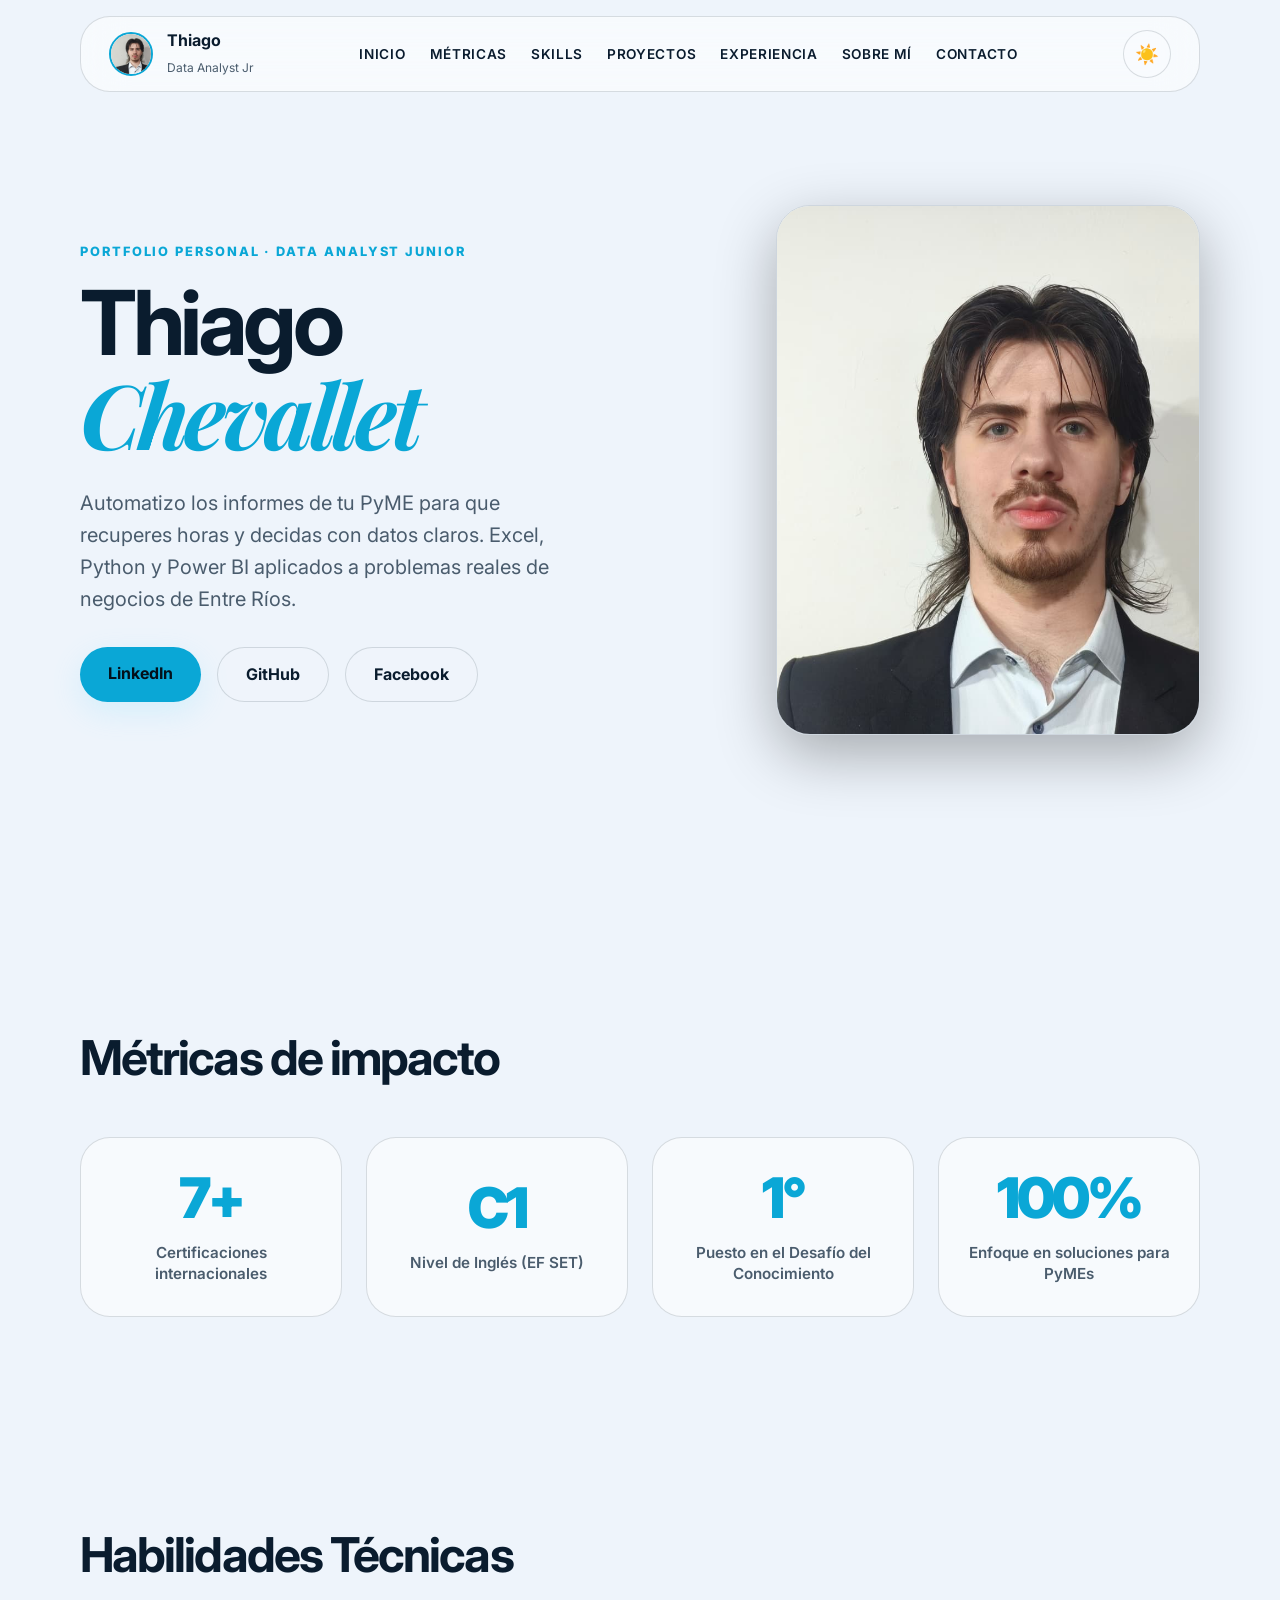
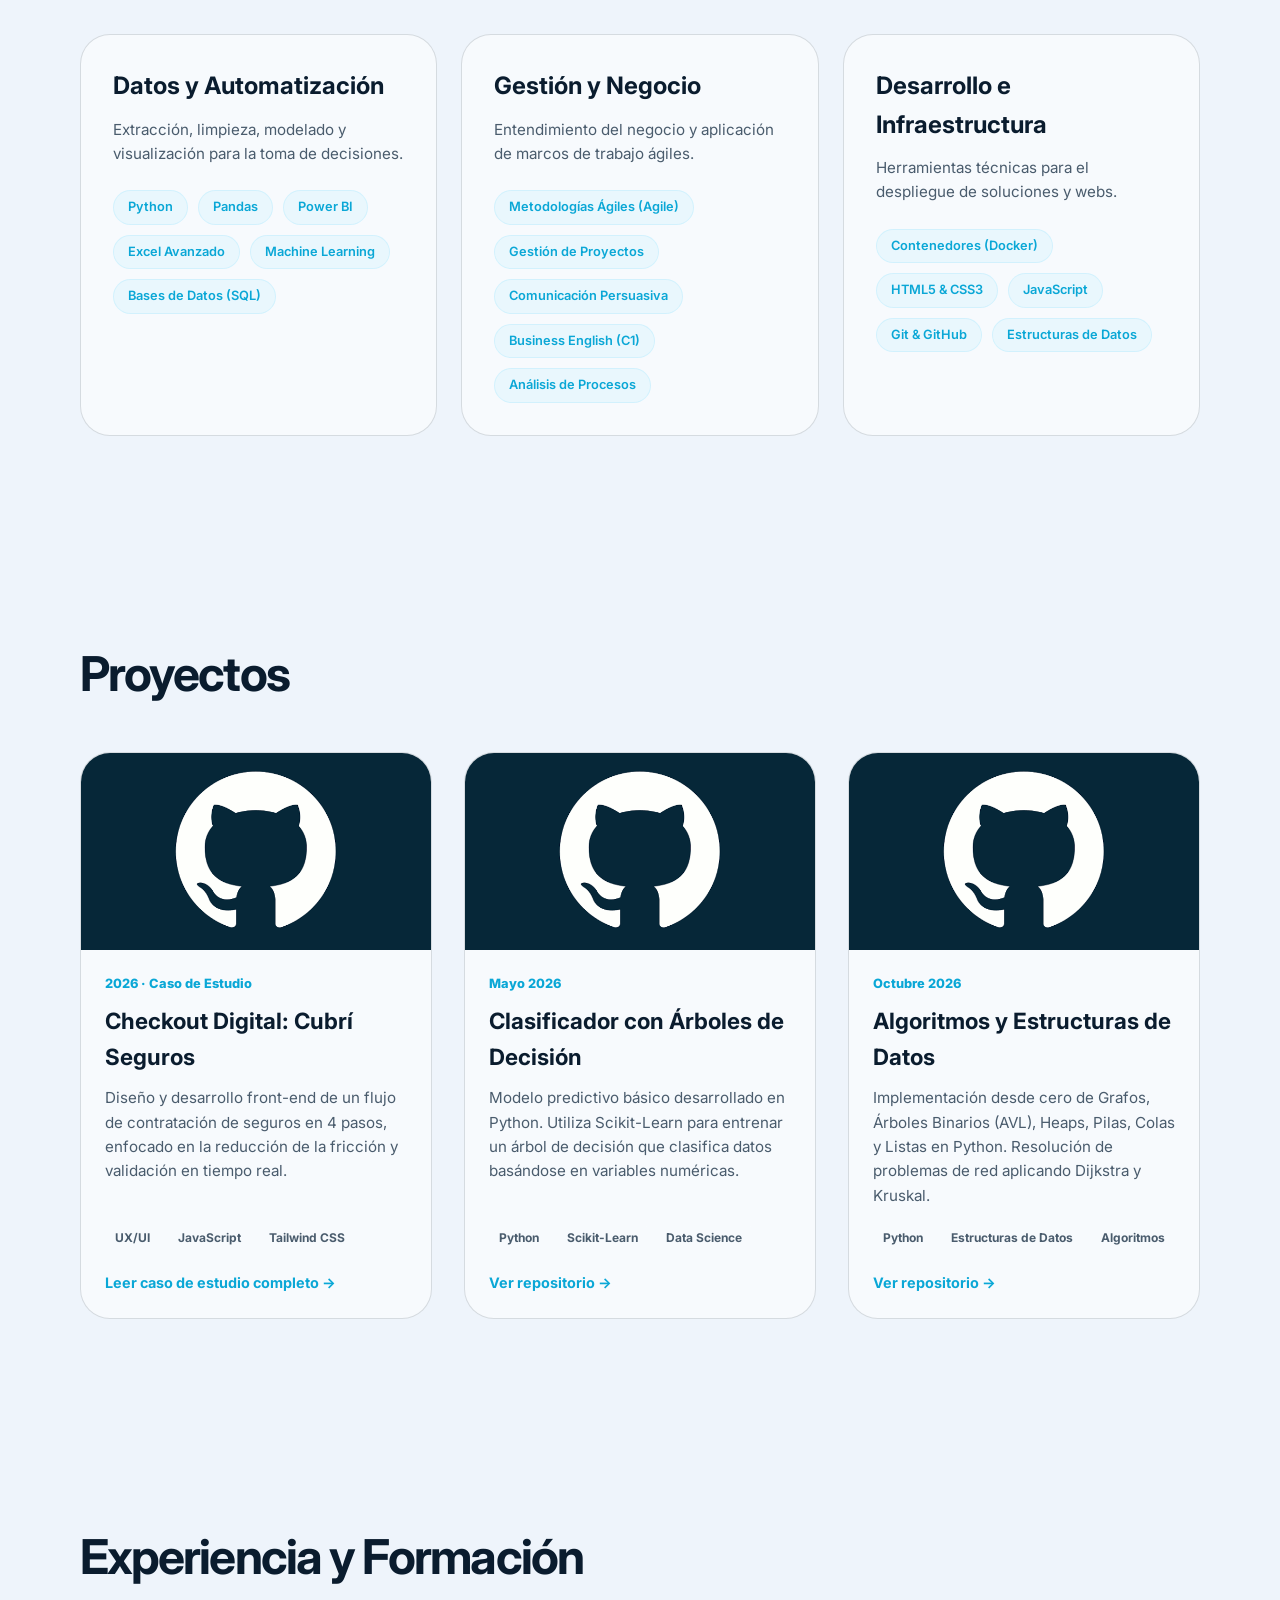
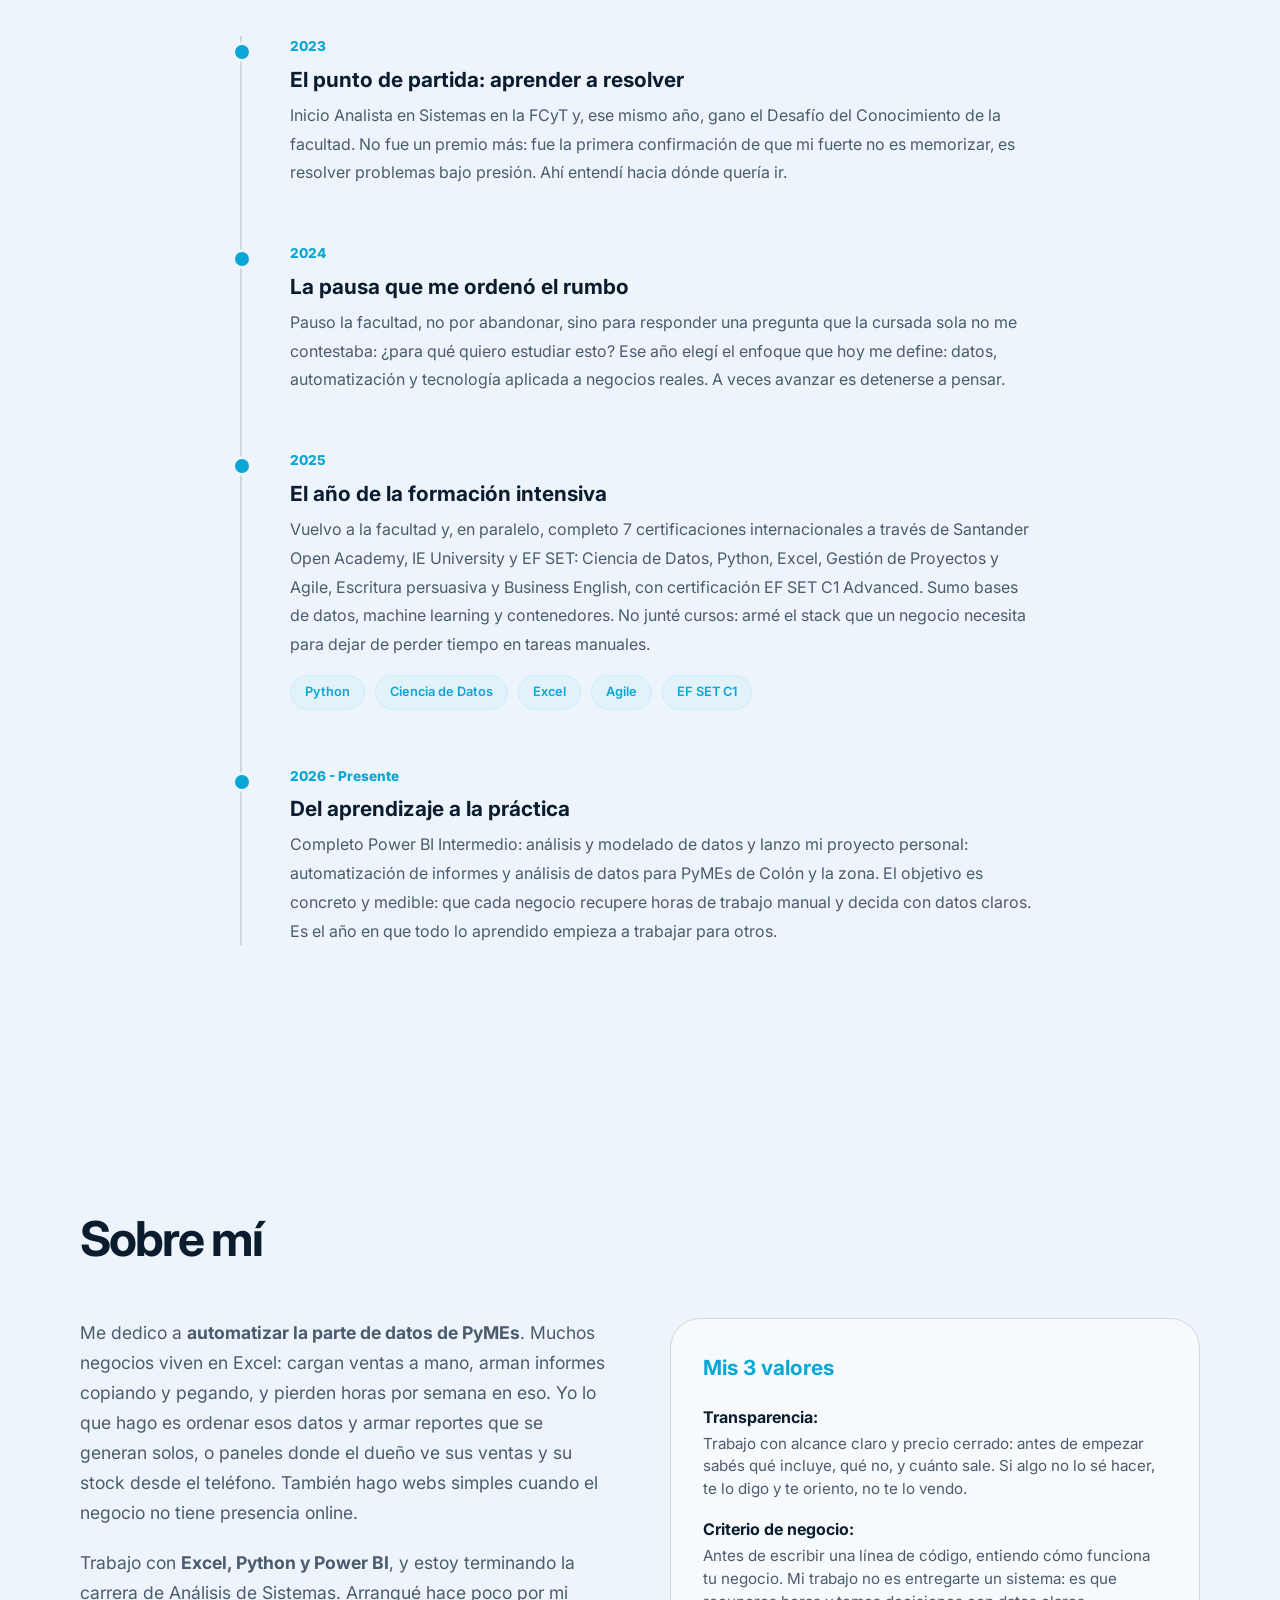
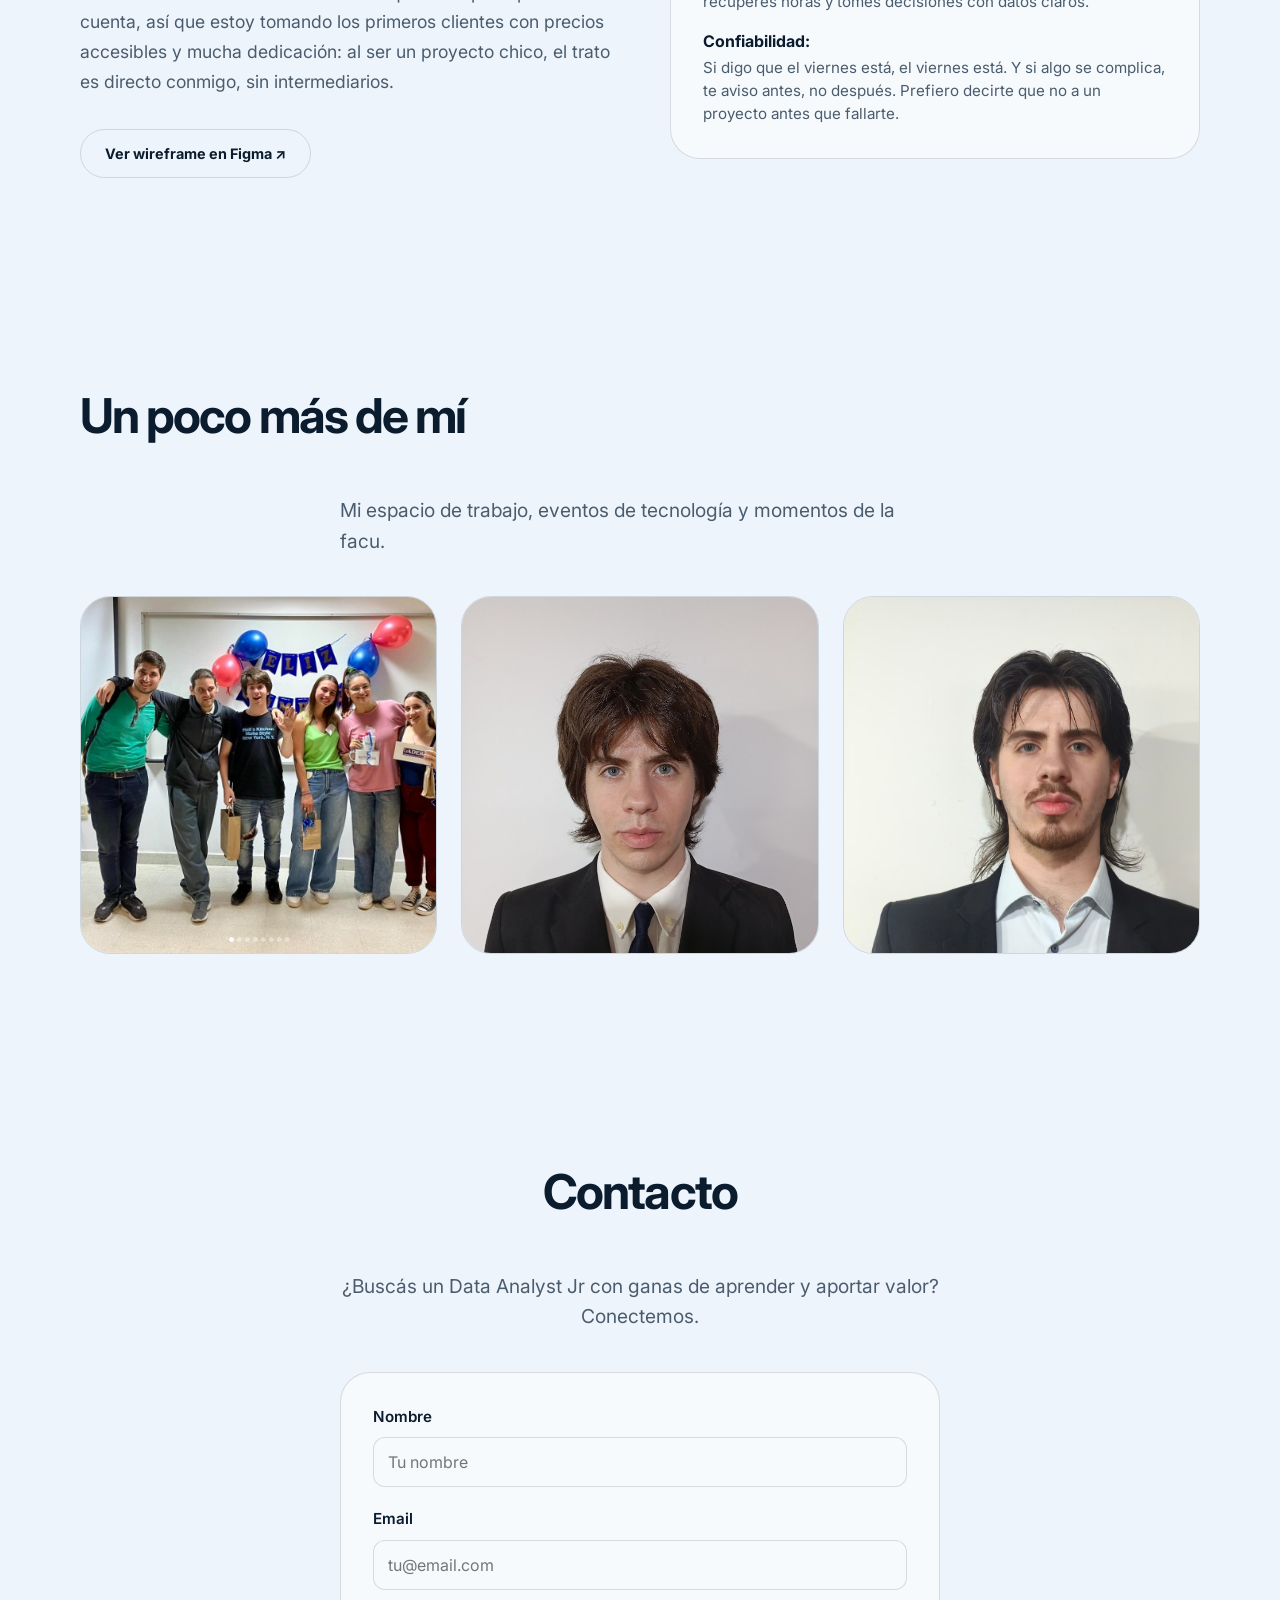
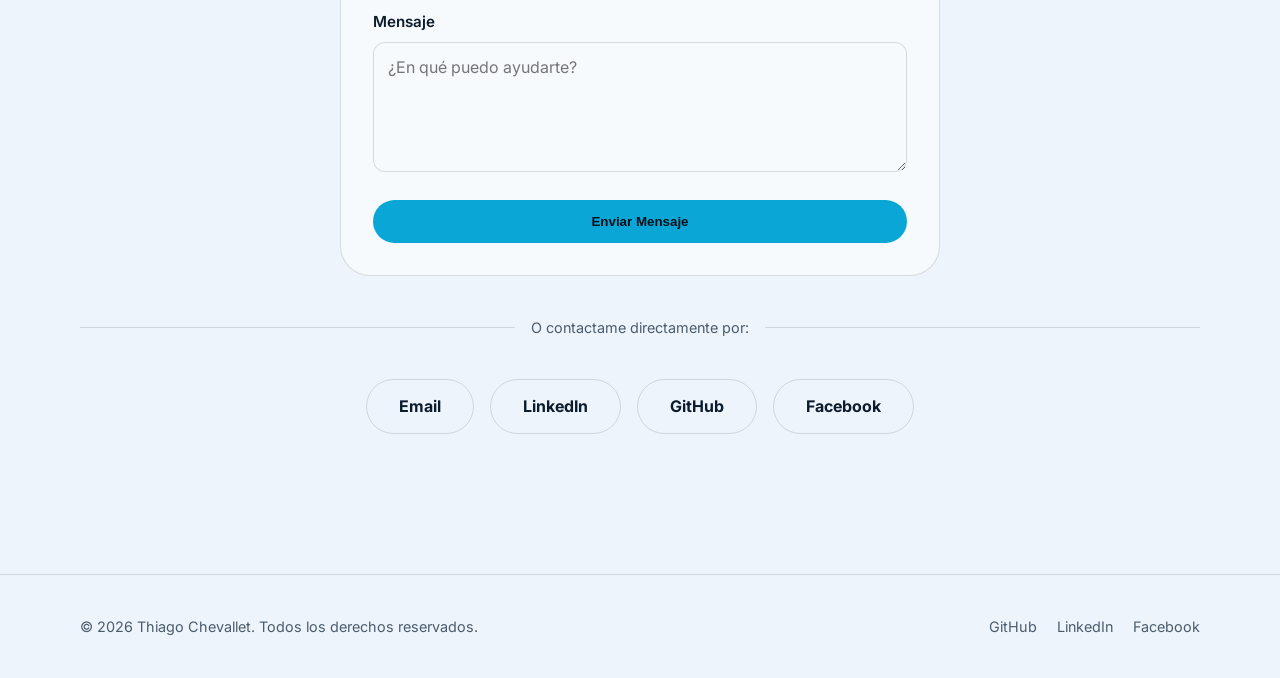
==== commit 58ed589b: "Wireframe docs: actualizacion del README con el badge y link del wireframe en Figma" ====
--- a/index.html
+++ b/index.html
@@ -216,10 +216,23 @@
       <div class="container">
         <h2 class="section-title">Sobre mí</h2>
         <div class="about-content">
+          
+          <!-- Columna Izquierda: Texto y Botón de Figma -->
           <div class="about-text">
             <p>Me dedico a <strong>automatizar la parte de datos de PyMEs</strong>. Muchos negocios viven en Excel: cargan ventas a mano, arman informes copiando y pegando, y pierden horas por semana en eso. Yo lo que hago es ordenar esos datos y armar reportes que se generan solos, o paneles donde el dueño ve sus ventas y su stock desde el teléfono. También hago webs simples cuando el negocio no tiene presencia online.</p>
             <p>Trabajo con <strong>Excel, Python y Power BI</strong>, y estoy terminando la carrera de Análisis de Sistemas. Arranqué hace poco por mi cuenta, así que estoy tomando los primeros clientes con precios accesibles y mucha dedicación: al ser un proyecto chico, el trato es directo conmigo, sin intermediarios.</p>
-          </div>
+            
+            <!-- Botón de Figma -->
+            <a href="https://www.figma.com/make/2NWlTb30rrRjLGbq4FXPtK/Wireframe-Portfolio-Thiago-Chevallet" 
+               target="_blank" 
+               rel="noreferrer" 
+               class="contact-btn ghost" 
+               style="display: inline-block; margin-top: 12px; font-size: 0.9rem; padding: 12px 24px;">
+               Ver wireframe en Figma ↗
+            </a>
+          </div>
+
+          <!-- Columna Derecha: Valores -->
           <div class="about-values">
             <h3>Mis 3 valores</h3>
             <ul>
@@ -228,6 +241,7 @@
               <li><strong>Confiabilidad:</strong> Si digo que el viernes está, el viernes está. Y si algo se complica, te aviso antes, no después. Prefiero decirte que no a un proyecto antes que fallarte.</li>
             </ul>
           </div>
+
         </div>
       </div>
     </section>
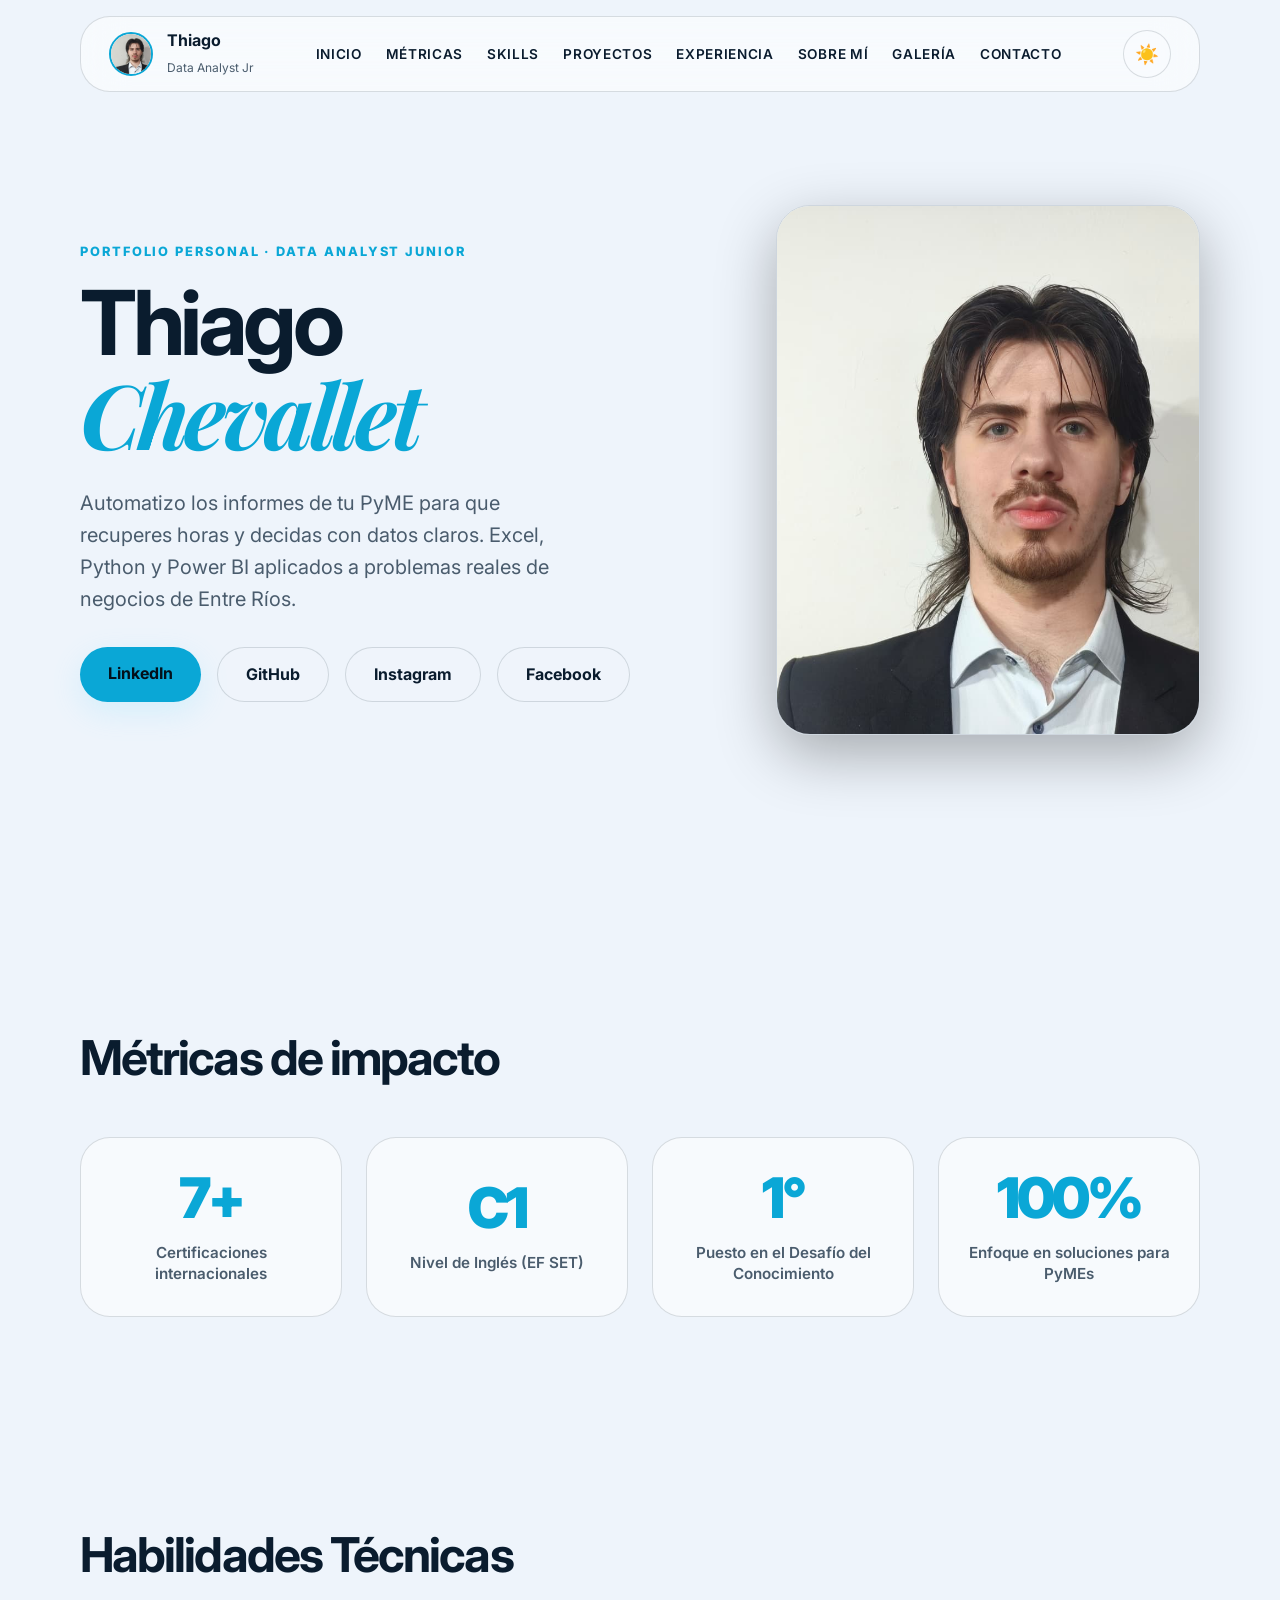
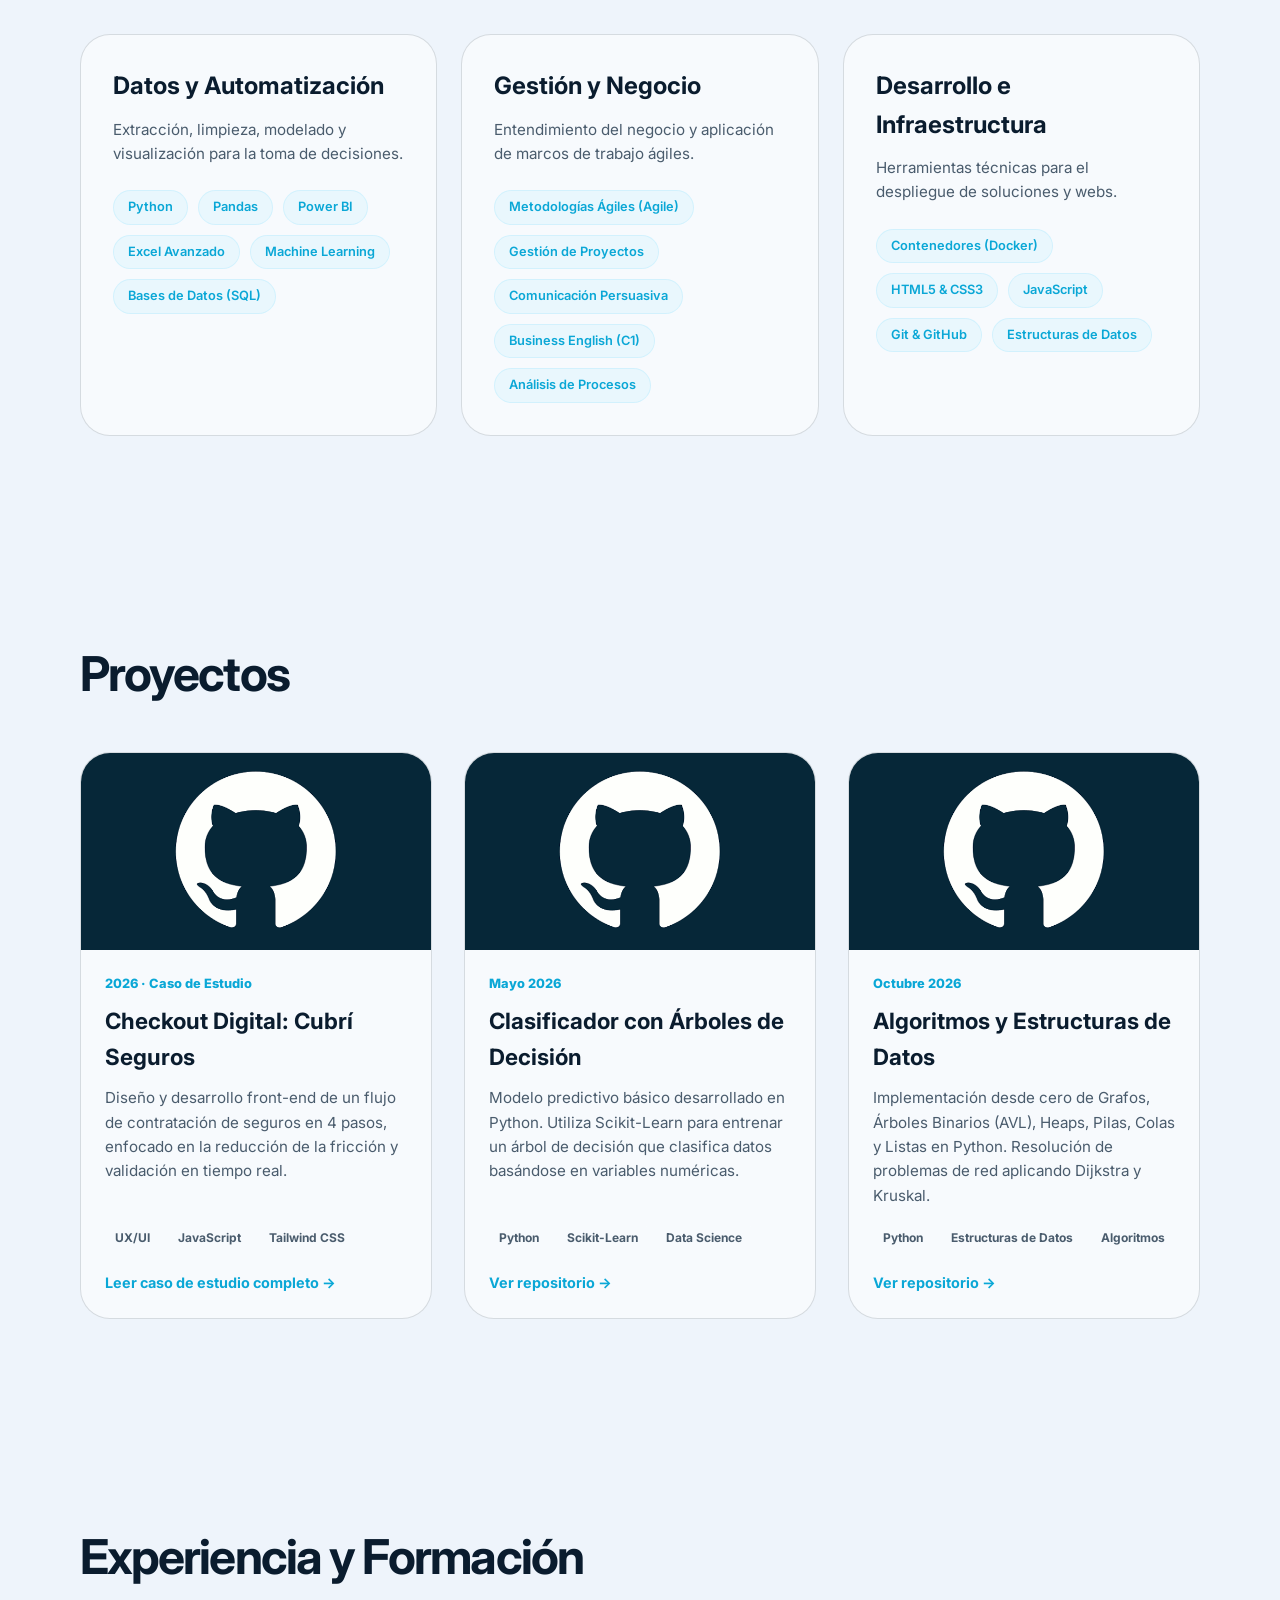
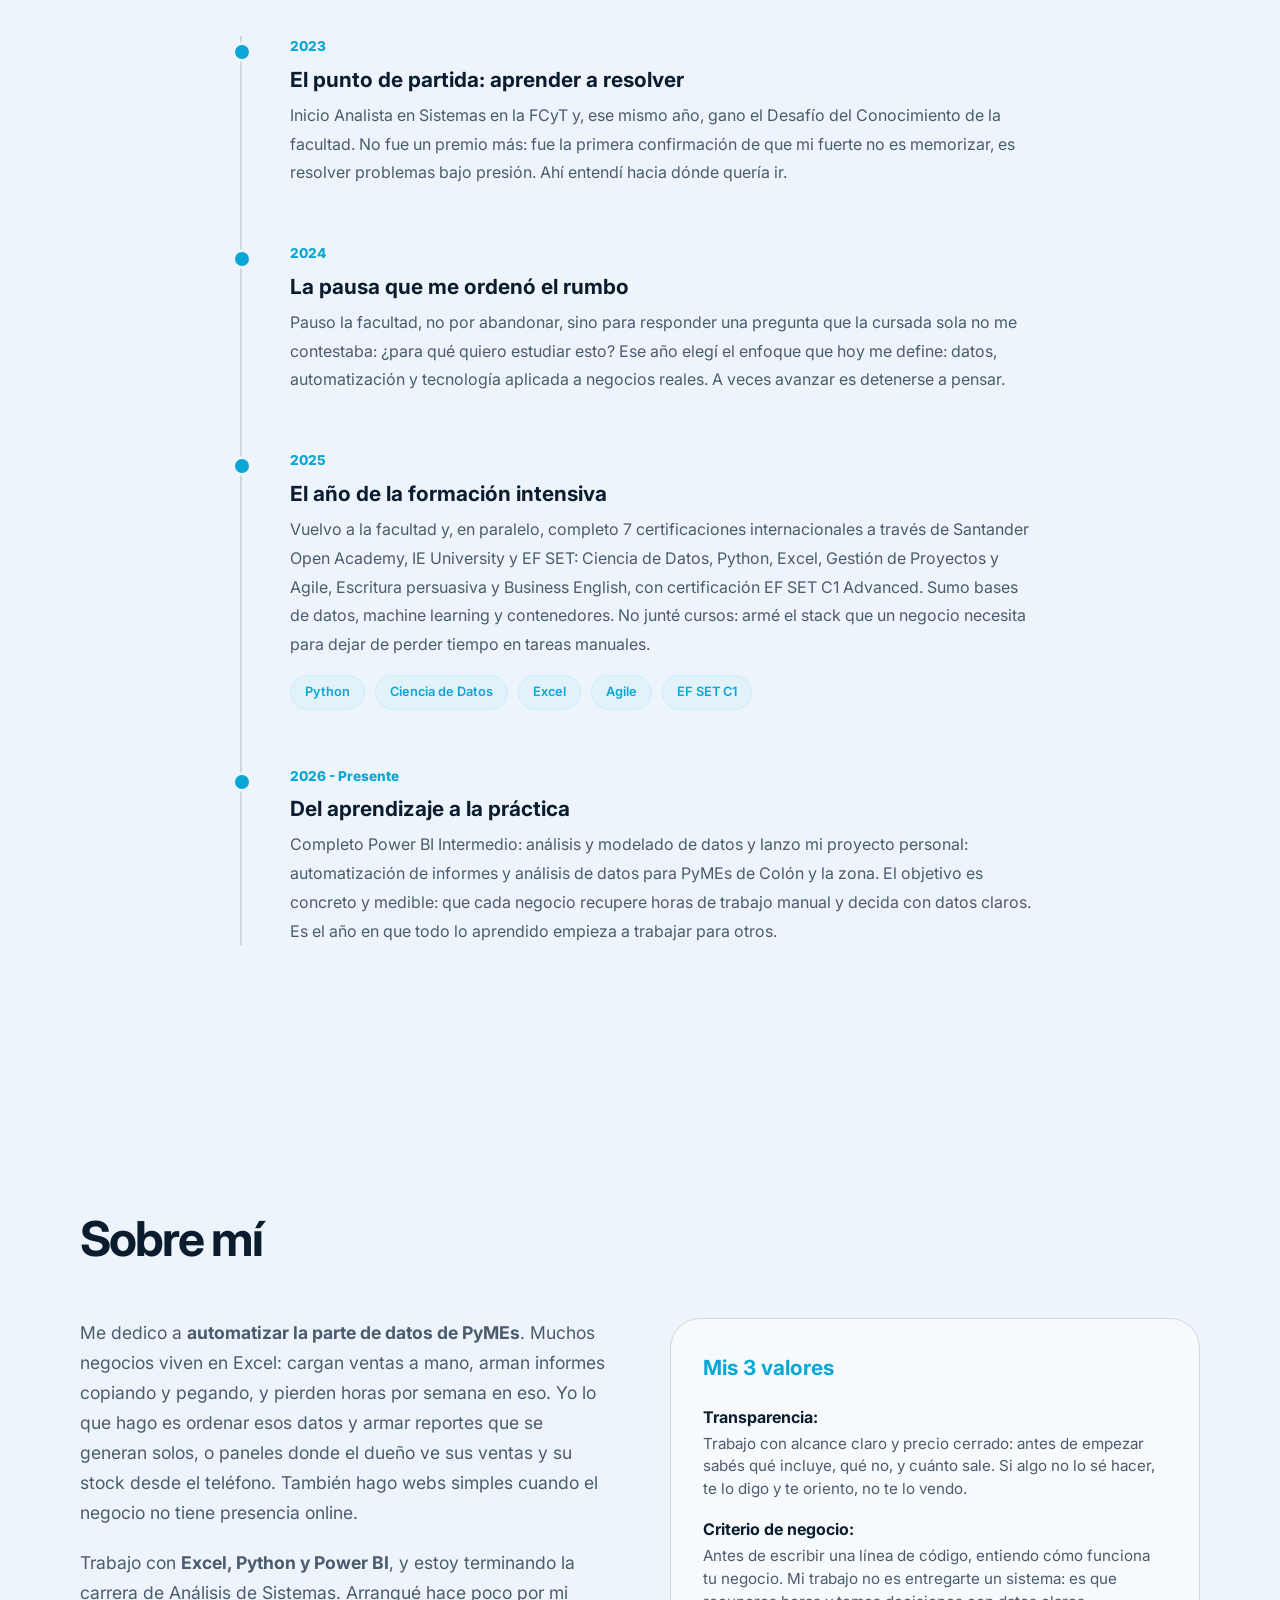
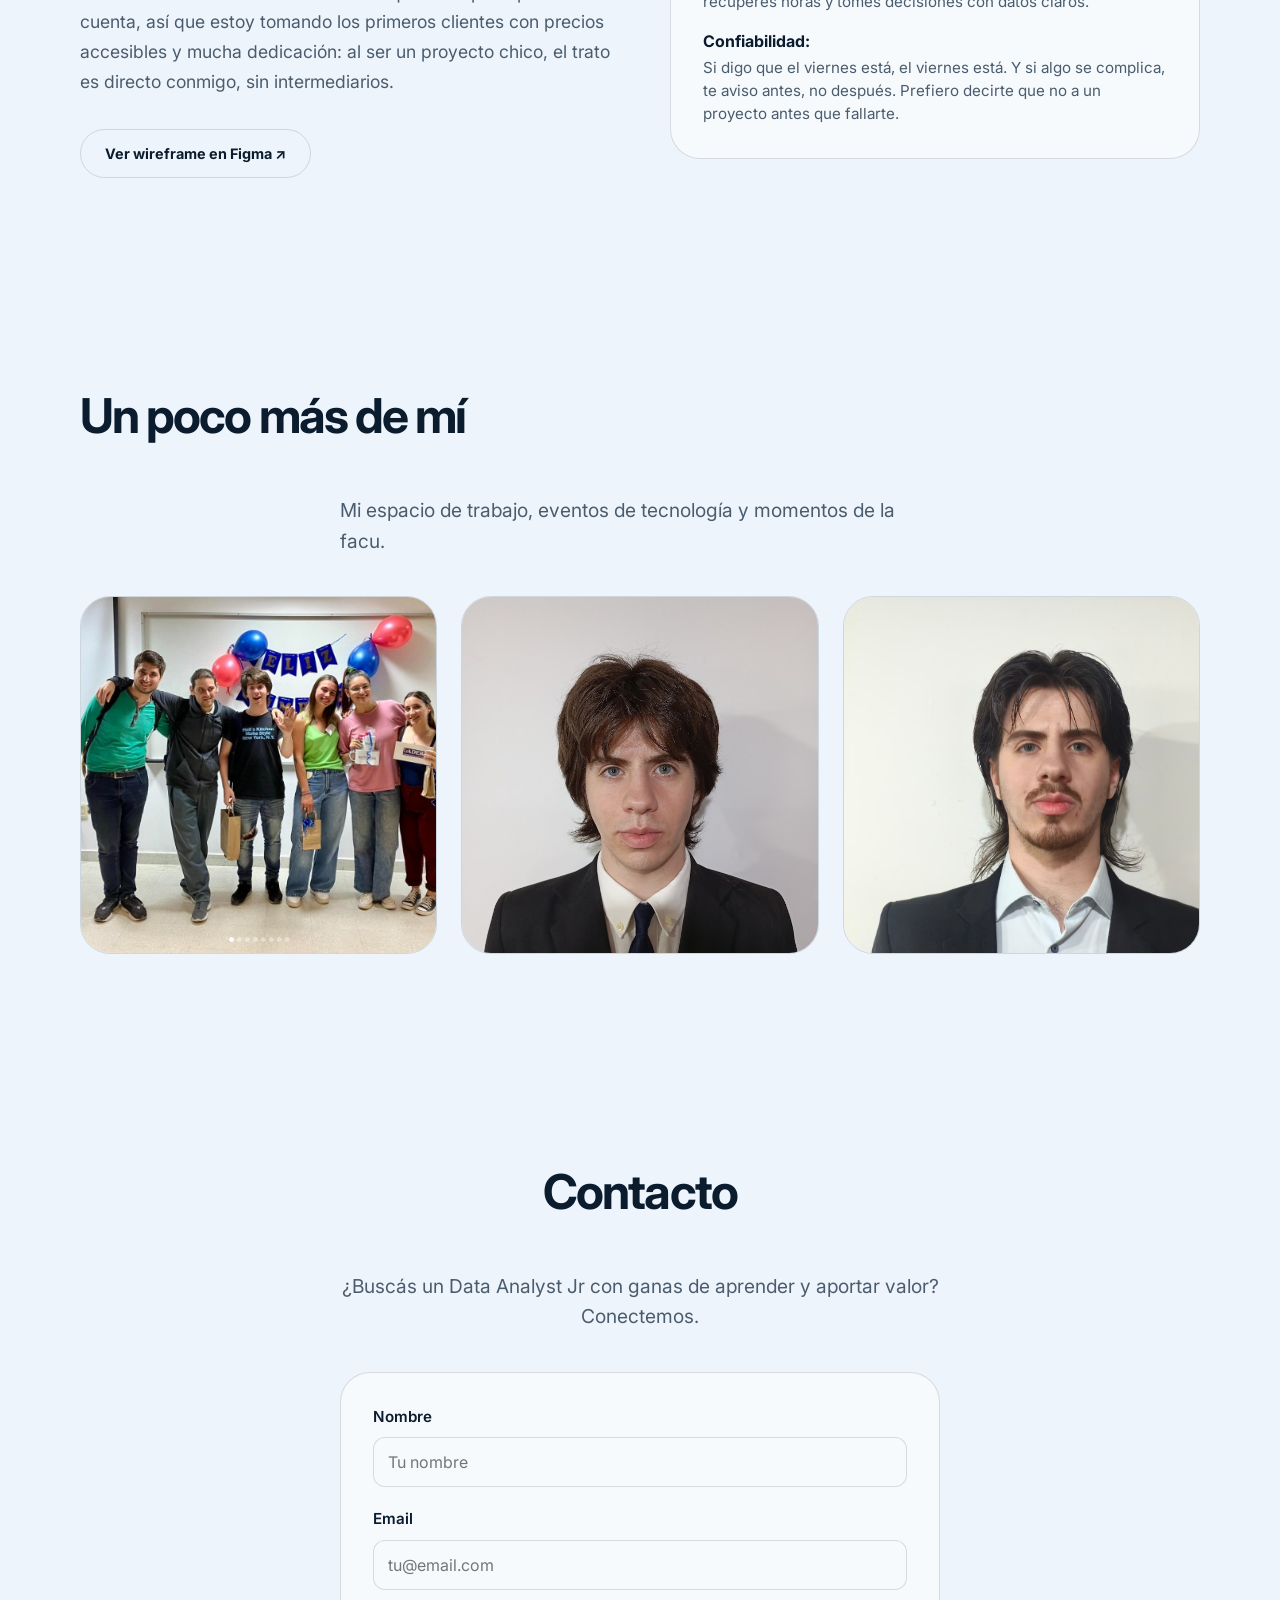
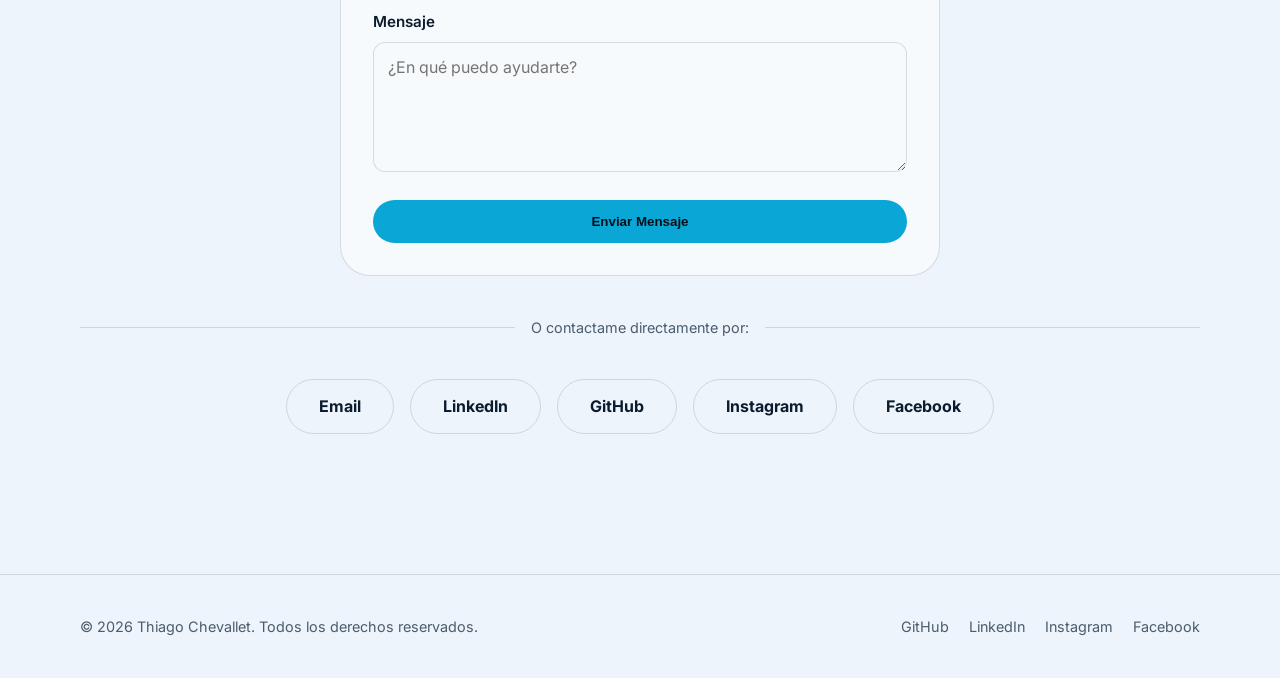
==== commit 213fc4de: "v1.05 fix: corrección de hoja de estilos y optimización de performance  - Se restauró el enlace a st" ====
--- a/index.html
+++ b/index.html
@@ -6,12 +6,34 @@
   <title>Thiago Chevallet | Data Analyst Jr</title>
   <meta name="description" content="Portfolio de Thiago Chevallet, Data Analyst Junior. Estudiante de Sistemas (UADER FCyT) con skills en Python, SQL, Excel y Power BI." />
   
-  <link rel="canonical" href="https://kecleon20.github.io/tp5/" />
+  <!-- URL Canónica (Actualizada a tu repo) -->
+  <link rel="canonical" href="https://kecleon20.github.io/Thiago-Chevallet/" />
   
+  <!-- Open Graph (Para compartir en redes) -->
+  <meta property="og:type" content="website" />
+  <meta property="og:site_name" content="Thiago Chevallet · Portfolio" />
+  <meta property="og:title" content="Thiago Chevallet | Data Analyst Jr" />
+  <meta property="og:description" content="Portfolio personal: análisis de datos con Python, SQL, Excel y Power BI. Automatización para PyMEs." />
+  <meta property="og:url" content="https://kecleon20.github.io/Thiago-Chevallet/" />
+  <meta property="og:image" content="https://kecleon20.github.io/Thiago-Chevallet/assets/thiago.jpg" />
+  <meta property="og:image:alt" content="Thiago Chevallet, Data Analyst Junior" />
+  <meta property="og:locale" content="es_AR" />
+
+  <!-- Favicon -->
+  <link rel="icon" type="image/png" href="assets/favicon.png" />
+  <link rel="apple-touch-icon" href="assets/favicon.png" />
+
+  <!-- Fuentes de Google optimizadas para performance -->
   <link rel="preconnect" href="https://fonts.googleapis.com">
   <link rel="preconnect" href="https://fonts.gstatic.com" crossorigin>
-  <link href="https://fonts.googleapis.com/css2?family=Inter:wght@400;500;600;700;800;900&family=Playfair+Display:wght@600;700&display=swap" rel="stylesheet">
-  <link rel="stylesheet" href="styles.css?v=7" />
+  <link rel="preload" as="style" href="https://fonts.googleapis.com/css2?family=Inter:wght@400;500;600;700;800;900&family=Playfair+Display:wght@600;700&display=swap">
+  <link rel="stylesheet" href="https://fonts.googleapis.com/css2?family=Inter:wght@400;500;600;700;800;900&family=Playfair+Display:wght@600;700&display=swap" media="print" onload="this.media='all'">
+  <noscript>
+    <link rel="stylesheet" href="https://fonts.googleapis.com/css2?family=Inter:wght@400;500;600;700;800;900&family=Playfair+Display:wght@600;700&display=swap">
+  </noscript>
+
+  <!-- Hoja de estilos principal -->
+  <link rel="stylesheet" href="styles.css?v=9" />
 </head>
 <body>
   <a href="#hero" class="skip-link">Saltar al contenido principal</a>
@@ -37,6 +59,7 @@
         <li><a href="#projects">Proyectos</a></li>
         <li><a href="#experience">Experiencia</a></li>
         <li><a href="#about">Sobre mí</a></li>
+        <li><a href="#gallery">Galería</a></li>
         <li><a href="#contact">Contacto</a></li>
       </ul>
     </nav>
@@ -57,6 +80,7 @@
           <div class="actions">
             <a href="https://www.linkedin.com/in/thiago-chevallet/" target="_blank" rel="noreferrer">LinkedIn</a>
             <a href="https://github.com/kecleon20" target="_blank" rel="noreferrer" class="ghost">GitHub</a>
+            <a href="https://www.instagram.com/thiago_chevallet/" target="_blank" rel="noreferrer" class="ghost">Instagram</a>
             <a href="https://www.facebook.com/profile.php?id=61596344990440" target="_blank" rel="noreferrer" class="ghost">Facebook</a>
           </div>
         </div>
@@ -300,6 +324,7 @@
           <a href="mailto:chevallierthiago@gmail.com" class="contact-btn ghost">Email</a>
           <a href="https://www.linkedin.com/in/thiago-chevallet/" target="_blank" rel="noreferrer" class="contact-btn ghost">LinkedIn</a>
           <a href="https://github.com/kecleon20" target="_blank" rel="noreferrer" class="contact-btn ghost">GitHub</a>
+          <a href="https://www.instagram.com/thiago_chevallet/" target="_blank" rel="noreferrer" class="contact-btn ghost">Instagram</a>
           <a href="https://www.facebook.com/profile.php?id=61596344990440" target="_blank" rel="noreferrer" class="contact-btn ghost">Facebook</a>
         </div>
       </div>
@@ -313,11 +338,13 @@
       <ul class="footer-links">
         <li><a href="https://github.com/kecleon20" target="_blank" rel="noreferrer">GitHub</a></li>
         <li><a href="https://www.linkedin.com/in/thiago-chevallet/" target="_blank" rel="noreferrer">LinkedIn</a></li>
+        <li><a href="https://www.instagram.com/thiago_chevallet/" target="_blank" rel="noreferrer">Instagram</a></li>
         <li><a href="https://www.facebook.com/profile.php?id=61596344990440" target="_blank" rel="noreferrer">Facebook</a></li>
       </ul>
     </div>
   </footer>
 
-  <script src="script.js"></script>
+  <!-- Script con defer para no bloquear la carga -->
+  <script src="script.js" defer></script>
 </body>
 </html>
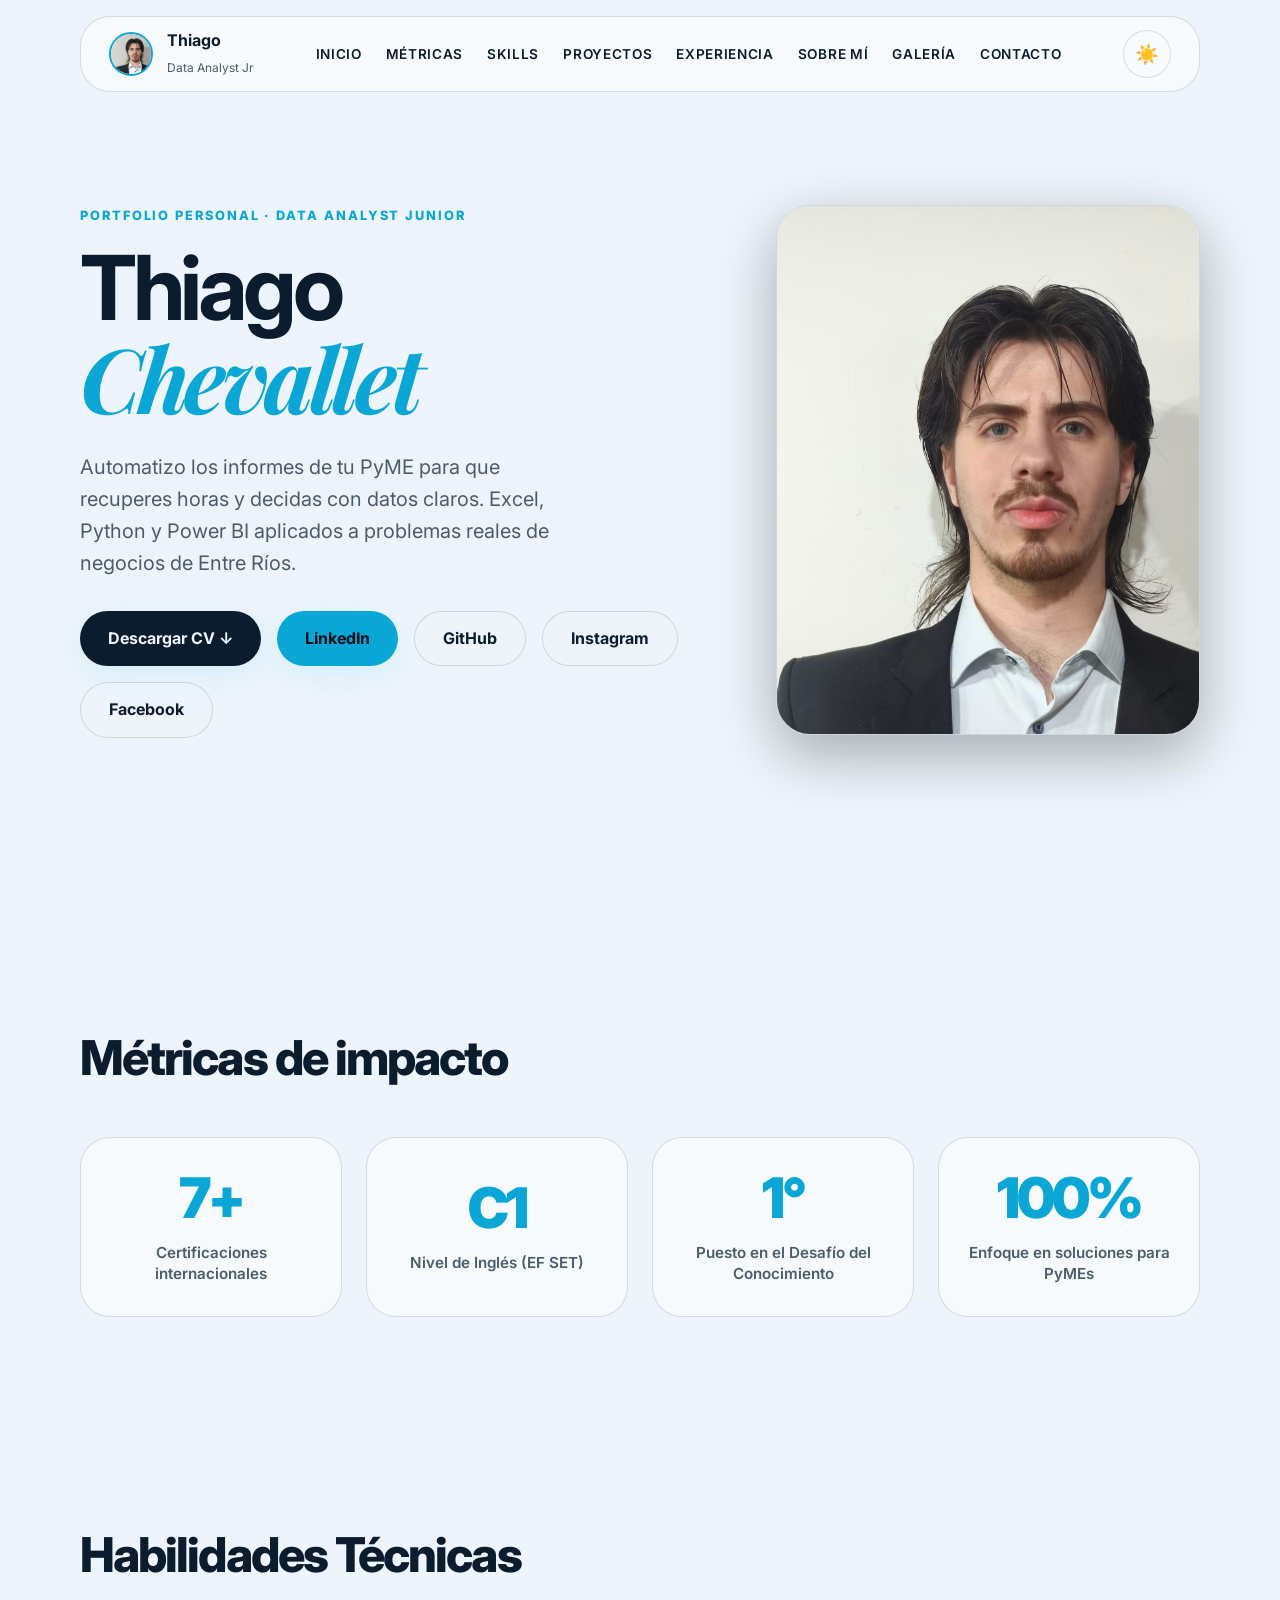
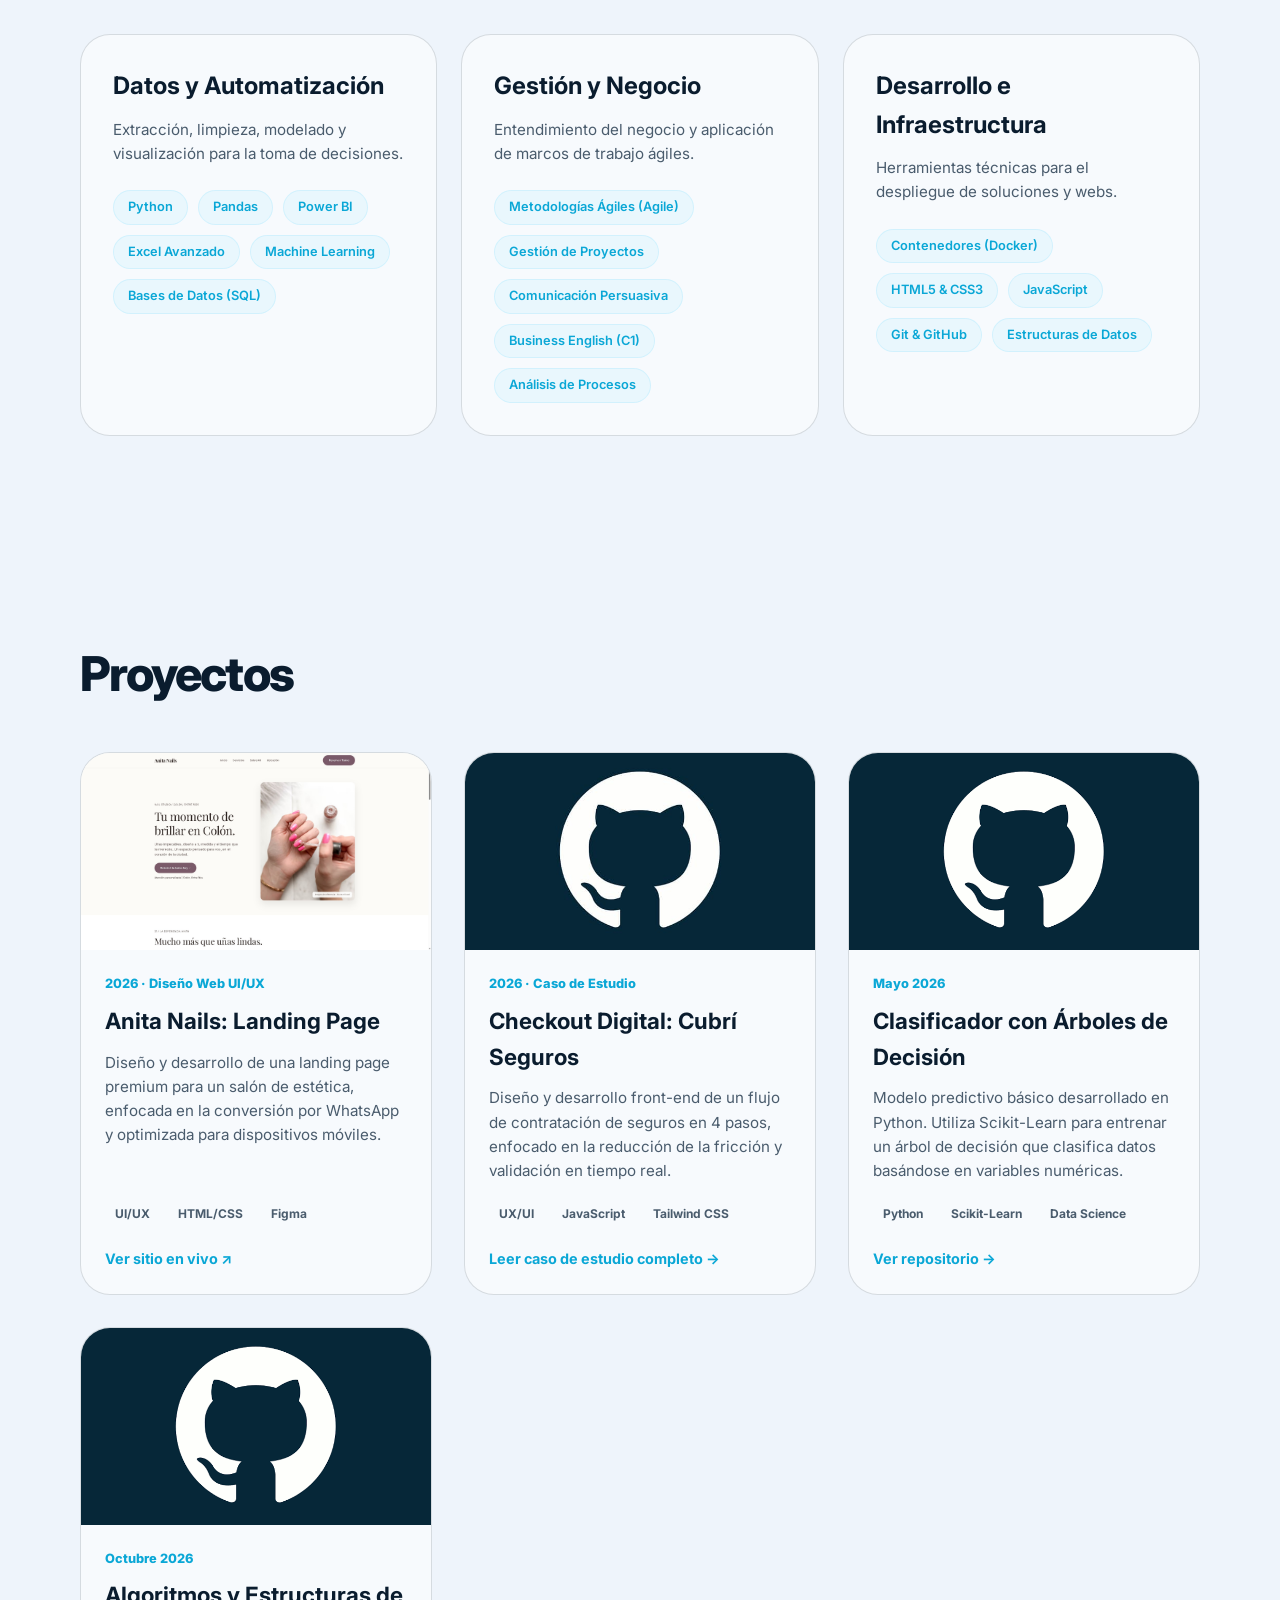
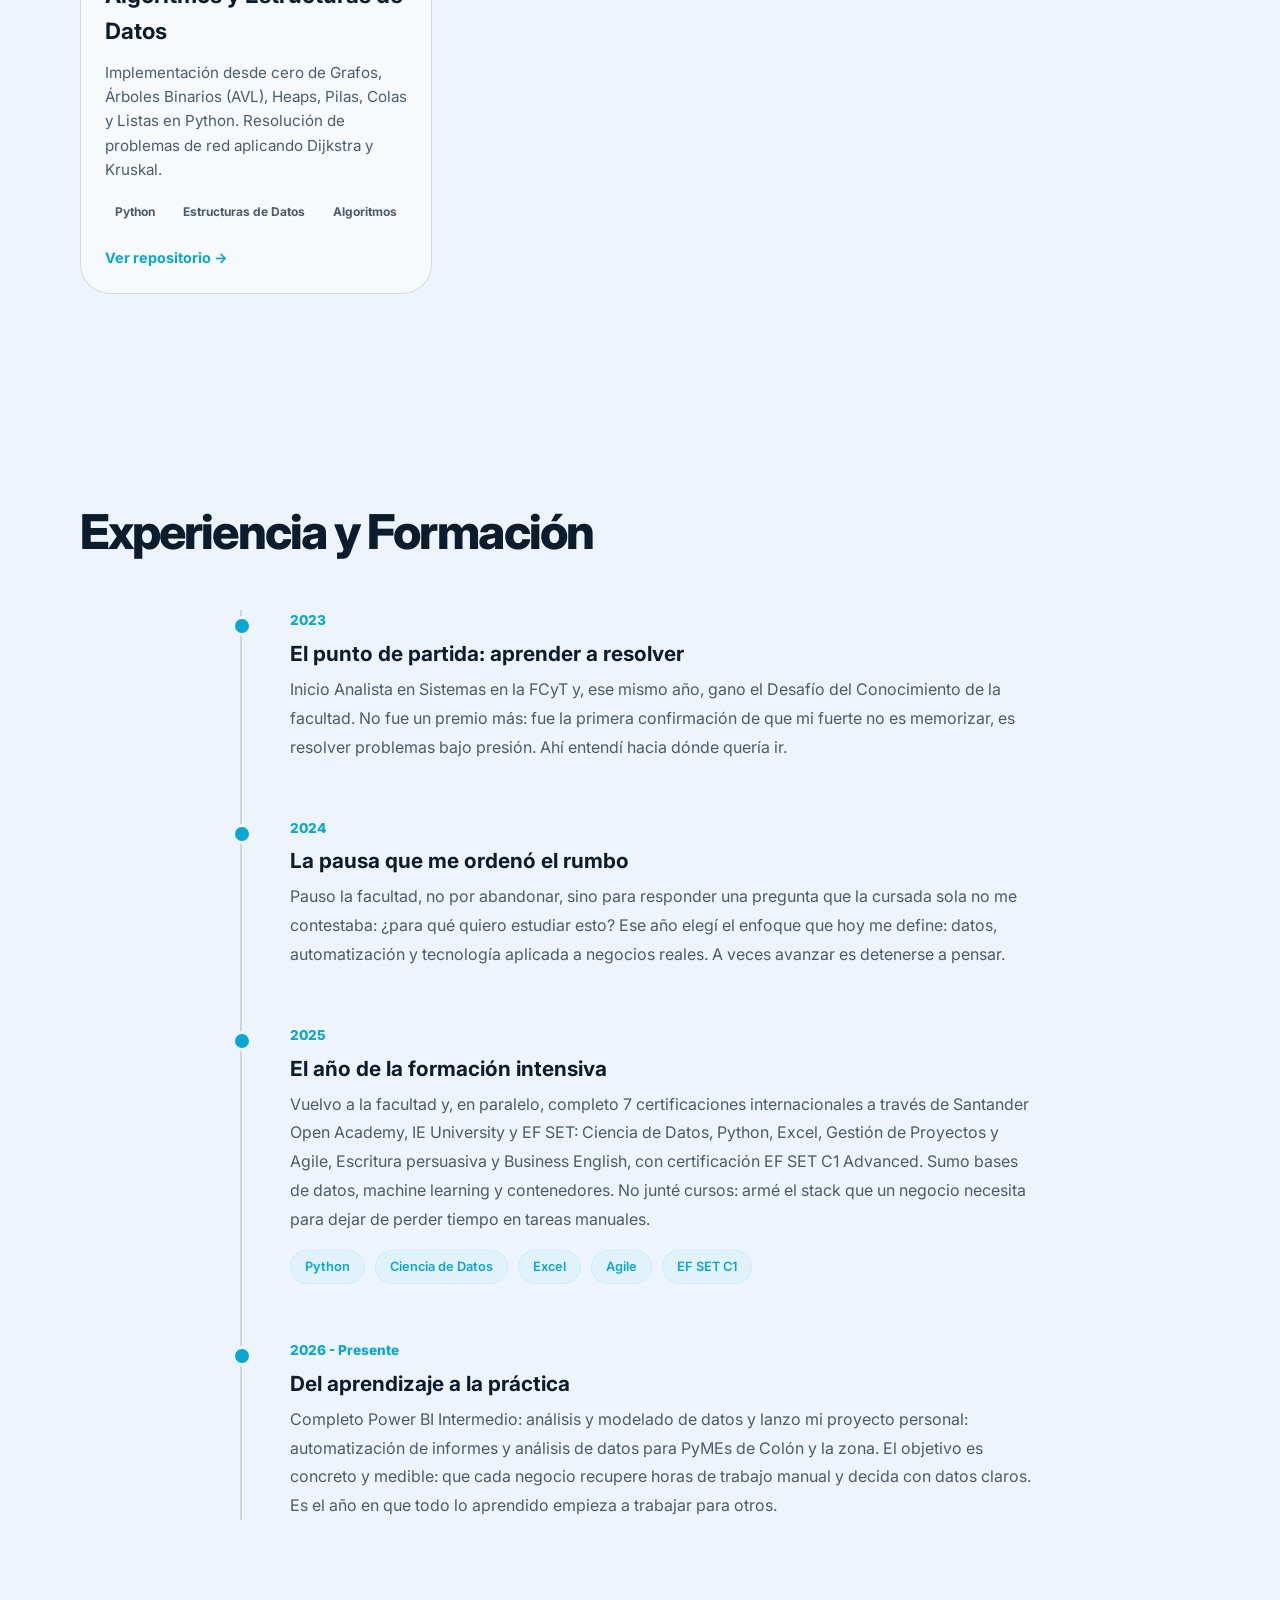
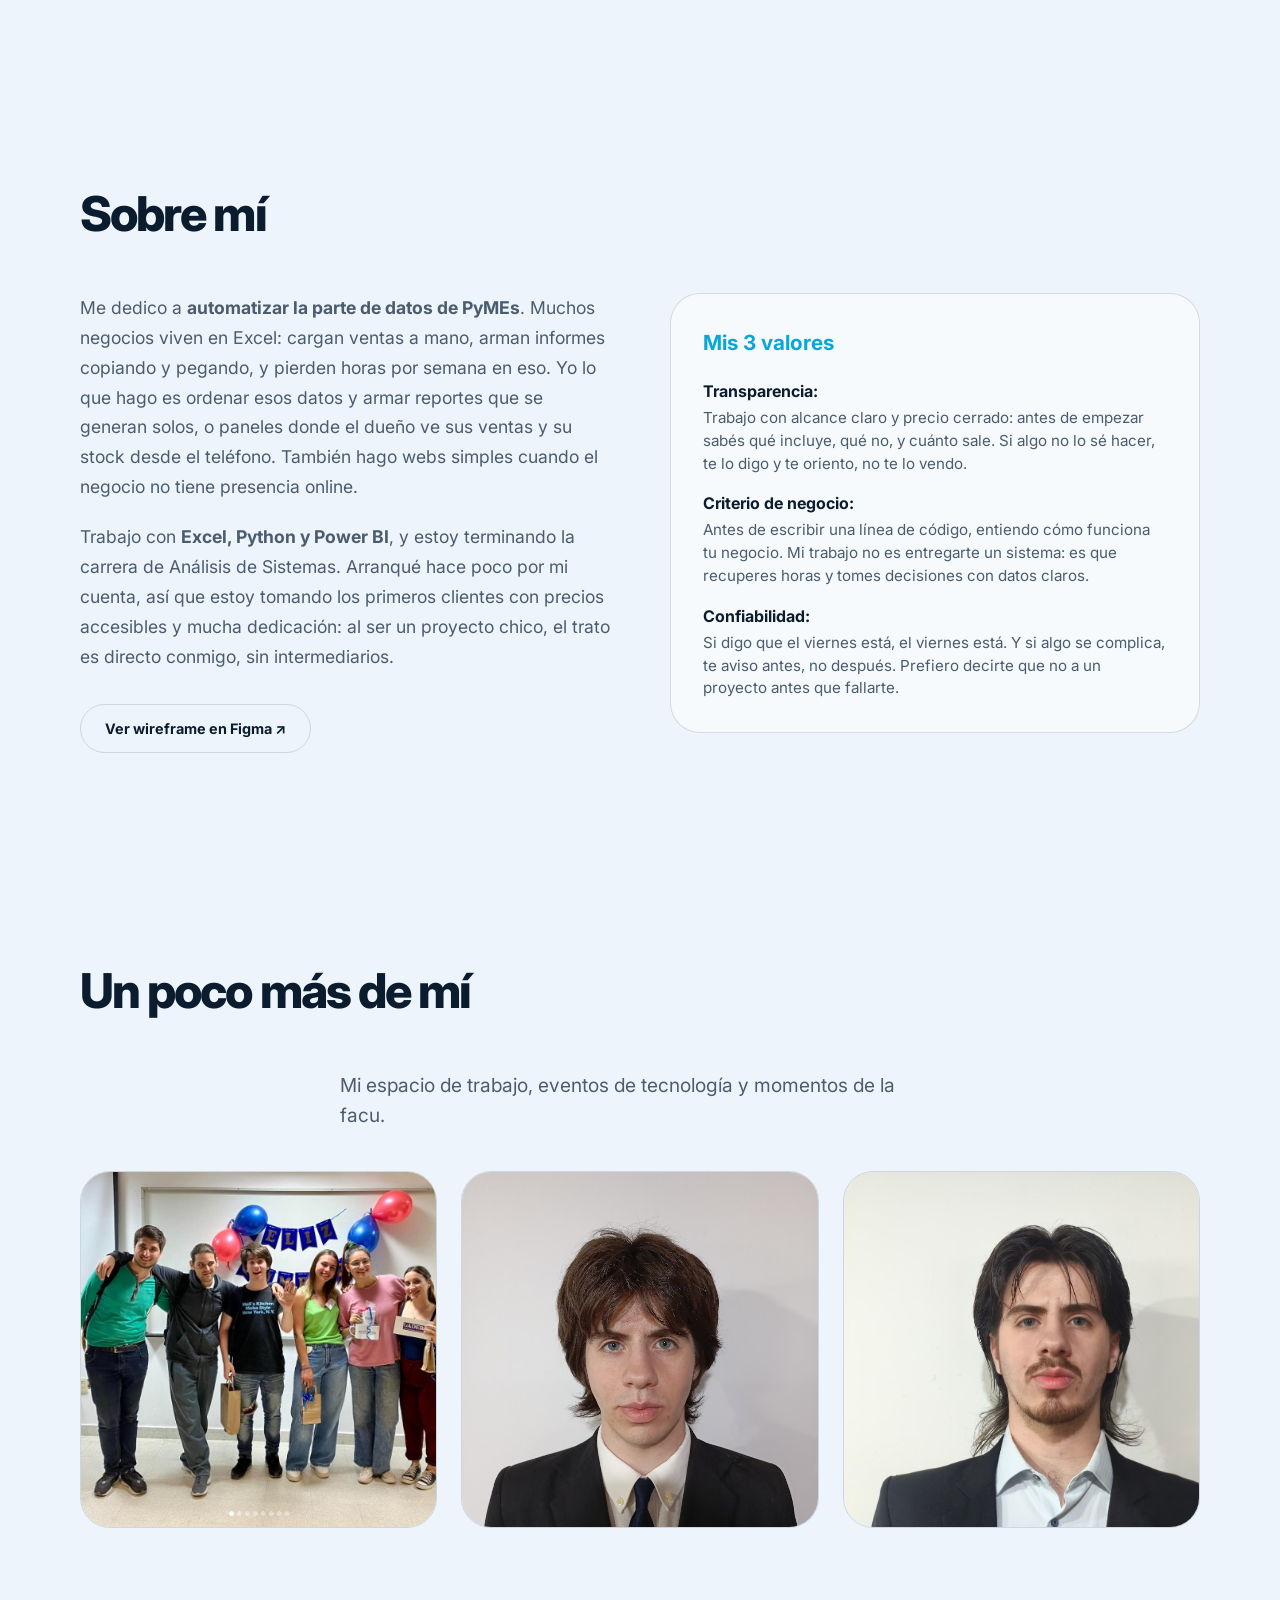
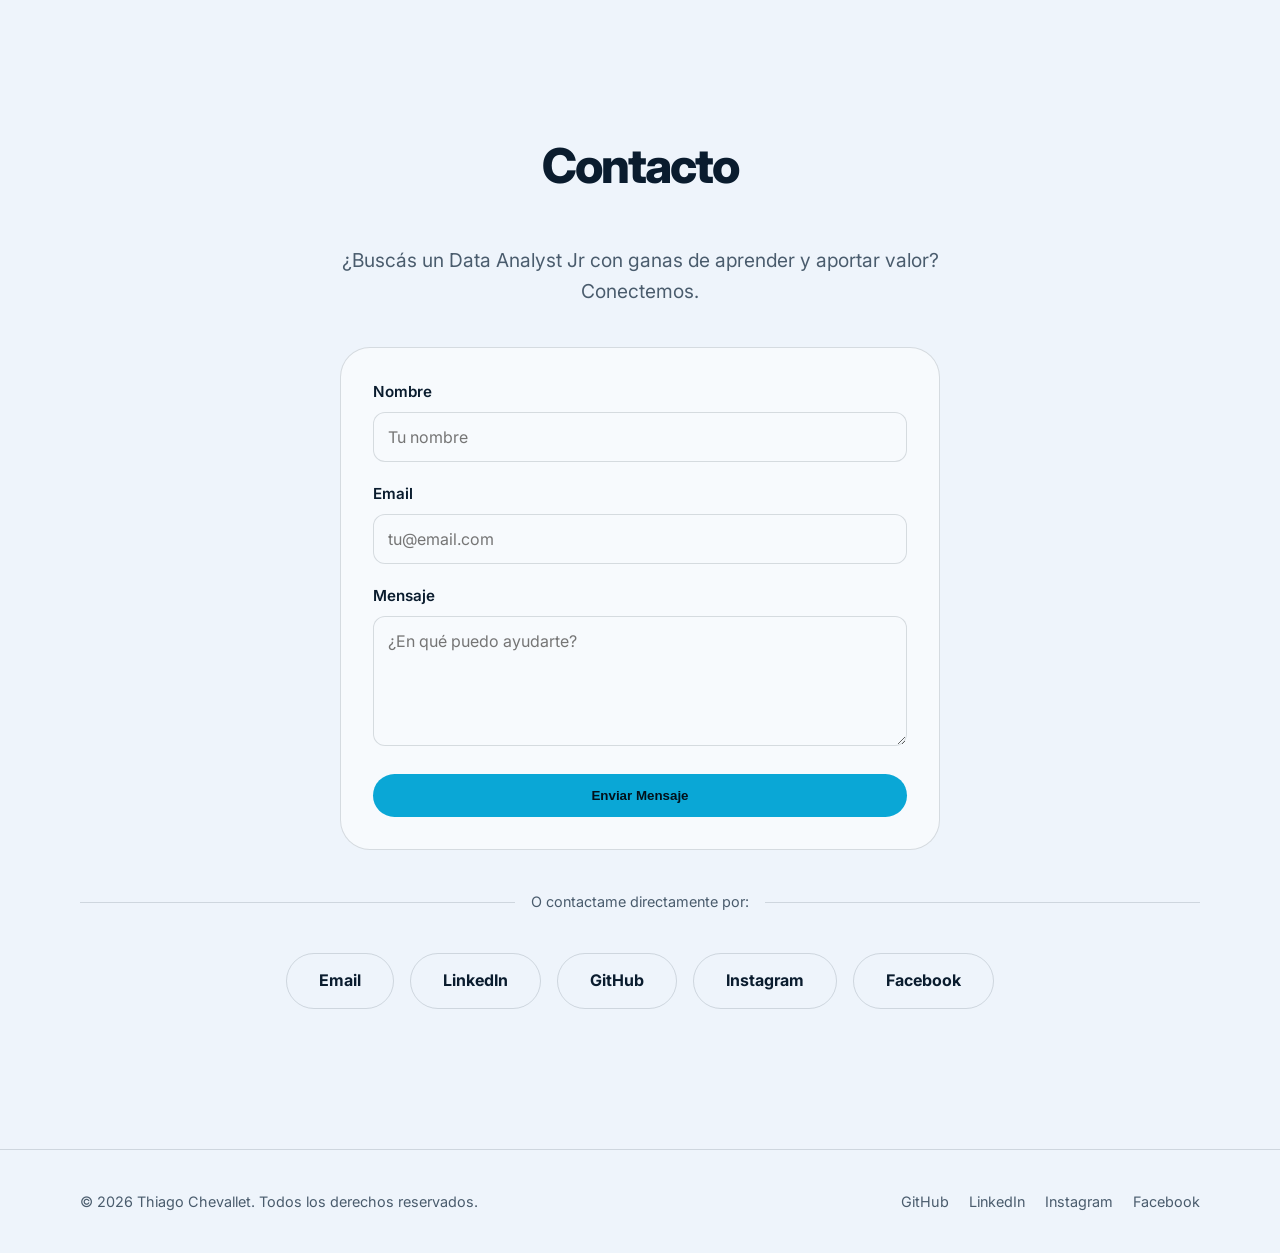
==== commit d6fa3dbe: "v1.06 anita nails" ====
--- a/index.html
+++ b/index.html
@@ -78,6 +78,7 @@
           <h1>Thiago<br><span>Chevallet</span></h1>
           <p>Automatizo los informes de tu PyME para que recuperes horas y decidas con datos claros. Excel, Python y Power BI aplicados a problemas reales de negocios de Entre Ríos.</p>
           <div class="actions">
+            <a href="assets/CV_Thiago_Chevallet.pdf" target="_blank" style="background: var(--text-main); color: var(--bg-dark);">Descargar CV ↓</a>
             <a href="https://www.linkedin.com/in/thiago-chevallet/" target="_blank" rel="noreferrer">LinkedIn</a>
             <a href="https://github.com/kecleon20" target="_blank" rel="noreferrer" class="ghost">GitHub</a>
             <a href="https://www.instagram.com/thiago_chevallet/" target="_blank" rel="noreferrer" class="ghost">Instagram</a>
@@ -153,6 +154,20 @@
       <div class="container">
         <h2 class="section-title">Proyectos</h2>
         <div class="projects-grid">
+          <article class="project-card">
+  <div class="project-image">
+    <div class="skeleton skeleton-img"></div>
+    <img src="assets/project-anita.jpg" alt="Vista previa de Anita Nails" loading="lazy" onload="this.previousElementSibling.style.display='none'">
+  </div>
+  <div class="project-info">
+    <span class="project-year">2026 · Diseño Web UI/UX</span>
+    <h3>Anita Nails: Landing Page</h3>
+    <p>Diseño y desarrollo de una landing page premium para un salón de estética, enfocada en la conversión por WhatsApp y optimizada para dispositivos móviles.</p>
+    <div class="project-tags"><span>UI/UX</span><span>HTML/CSS</span><span>Figma</span></div>
+    <!-- El target="_blank" hace que se abra en una pestaña nueva -->
+    <a href="anita.html" target="_blank" class="project-link">Ver sitio en vivo ↗</a>
+  </div>
+</article>
           <article class="project-card">
             <div class="project-image">
               <div class="skeleton skeleton-img"></div>
--- a/styles.css
+++ b/styles.css
@@ -8,15 +8,23 @@
   --text-muted: #bad0de;
   --cyan: #73ddff;
   --blue: #2c7dff;
+  
   --glass-bg: rgba(255, 255, 255, 0.12);
   --glass-soft: rgba(255, 255, 255, 0.08);
   --border-soft: rgba(255, 255, 255, 0.22);
+  
   --radius-xl: 34px;
   --radius-lg: 30px;
   --radius-md: 22px;
+  
   --transition: 0.25s ease;
+  
   --skeleton-base: #1a2c3d;
   --skeleton-highlight: #2a4055;
+
+  /* Tipografías (Optimizadas para evitar CLS) */
+  --font-main: 'Inter', system-ui, -apple-system, BlinkMacSystemFont, 'Segoe UI', Roboto, sans-serif;
+  --font-display: 'Playfair Display', Georgia, serif;
 }
 
 html[data-theme="light"] {
@@ -26,9 +34,11 @@
   --text-muted: #4a5c6d;
   --cyan: #0aa7d6;
   --blue: #1f5fd1;
+  
   --glass-bg: rgba(255, 255, 255, 0.65);
   --glass-soft: rgba(255, 255, 255, 0.55);
   --border-soft: rgba(10, 28, 46, 0.14);
+  
   --skeleton-base: #d1e0ed;
   --skeleton-highlight: #e8f1f8;
 }
@@ -40,11 +50,13 @@
 html { scroll-behavior: smooth; }
 
 body {
-  font-family: 'Inter', system-ui, sans-serif;
+  font-family: var(--font-main);
   background-color: var(--bg-dark);
   color: var(--text-main);
   line-height: 1.6;
   overflow-x: hidden;
+  -webkit-font-smoothing: antialiased;
+  -moz-osx-font-smoothing: grayscale;
 }
 
 a { color: inherit; text-decoration: none; }
@@ -103,6 +115,7 @@
   justify-content: space-between;
   background: var(--glass-soft);
   backdrop-filter: blur(22px);
+  -webkit-backdrop-filter: blur(22px); /* Soporte para Safari */
   border: 1px solid var(--border-soft);
   border-radius: var(--radius-lg);
   z-index: 100;
@@ -115,13 +128,13 @@
   border: 2px solid var(--cyan);
   flex-shrink: 0;
 }
-.brand-copy strong { display: block; font-size: 1rem; }
+.brand-copy strong { display: block; font-size: 1rem; color: var(--text-main); }
 .brand-copy small { color: var(--text-muted); font-size: 0.75rem; }
 
 .main-nav ul { display: flex; gap: 24px; }
 .main-nav a {
   font-size: 0.85rem; font-weight: 600; text-transform: uppercase; letter-spacing: 0.05em;
-  transition: var(--transition);
+  transition: var(--transition); color: var(--text-main);
 }
 .main-nav a:hover { color: var(--cyan); }
 
@@ -157,9 +170,12 @@
   scroll-margin-top: 100px;
 }
 .section-title { 
+  font-family: var(--font-main);
   font-size: clamp(2rem, 4vw, 3rem); 
+  font-weight: 800;
   margin-bottom: 40px; 
   letter-spacing: -0.04em; 
+  color: var(--text-main);
 }
 .eyebrow { 
   color: var(--cyan); 
@@ -176,14 +192,21 @@
    ========================================================================= */
 .hero-section { min-height: 100vh; display: flex; align-items: center; padding-top: 120px; }
 .hero-container { display: grid; grid-template-columns: 1.2fr 0.8fr; gap: 60px; align-items: center; }
-.hero-copy h1 { font-size: clamp(3rem, 7vw, 6rem); line-height: 1; letter-spacing: -0.05em; margin-bottom: 24px; }
-.hero-copy h1 span { color: var(--cyan); font-family: 'Playfair Display', serif; font-style: italic; }
+.hero-copy h1 { 
+  font-family: var(--font-main);
+  font-size: clamp(3rem, 7vw, 6rem); 
+  line-height: 1; 
+  letter-spacing: -0.05em; 
+  margin-bottom: 24px; 
+  color: var(--text-main);
+}
+.hero-copy h1 span { color: var(--cyan); font-family: var(--font-display); font-style: italic; }
 .hero-copy p { font-size: 1.25rem; color: var(--text-muted); max-width: 500px; margin-bottom: 32px; }
 
 .actions { display: flex; gap: 16px; flex-wrap: wrap; }
-.actions a { padding: 14px 28px; border-radius: 999px; font-weight: 700; transition: var(--transition); }
+.actions a { padding: 14px 28px; border-radius: 999px; font-weight: 700; transition: var(--transition); display: inline-flex; align-items: center; justify-content: center;}
 .actions a:not(.ghost) { background: var(--cyan); color: #03101a; box-shadow: 0 10px 30px rgba(115,221,255,0.2); }
-.actions a.ghost { border: 1px solid var(--border-soft); background: rgba(255,255,255,0.08); }
+.actions a.ghost { border: 1px solid var(--border-soft); background: rgba(255,255,255,0.08); color: var(--text-main); }
 .actions a:hover { transform: translateY(-3px); }
 
 .hero-image { 
@@ -201,12 +224,9 @@
    ========================================================================= */
 .metrics-grid { 
   display: grid; 
-  /* Con minmax(240px) nos aseguramos de que las tarjetas tengan buen ancho en desktop, 
-     y que en celular se apilen una debajo de la otra sin apretarse */
   grid-template-columns: repeat(auto-fit, minmax(240px, 1fr)); 
   gap: 24px; 
 }
-
 .metric-card { 
   background: var(--glass-soft); 
   border: 1px solid var(--border-soft); 
@@ -215,33 +235,28 @@
   text-align: center;
   display: flex;
   flex-direction: column;
-  justify-content: center; /* Centra el contenido verticalmente */
+  justify-content: center;
   transition: var(--transition);
 }
-
-/* Un efecto lindo al pasar el mouse */
 .metric-card:hover {
   transform: translateY(-5px);
   border-color: var(--cyan);
   box-shadow: 0 10px 30px rgba(0,0,0,0.2);
 }
-
 .metric-number { 
   display: block; 
-  font-size: 3.5rem; /* Números bien grandes */
+  font-size: 3.5rem; 
   font-weight: 900; 
   color: var(--cyan); 
   line-height: 1; 
   margin-bottom: 16px; 
   letter-spacing: -0.05em; 
 }
-
 .metric-label { 
   color: var(--text-muted); 
   font-weight: 600; 
   font-size: 0.95rem;
   line-height: 1.4;
-  /* Esto ayuda a que si el texto es muy largo, no desborde la tarjeta */
   word-wrap: break-word; 
 }
 
@@ -250,7 +265,7 @@
    ========================================================================= */
 .skills-grid { display: grid; grid-template-columns: repeat(auto-fit, minmax(300px, 1fr)); gap: 24px; }
 .skill-category { background: var(--glass-soft); border: 1px solid var(--border-soft); padding: 32px; border-radius: var(--radius-lg); }
-.skill-category h3 { font-size: 1.5rem; margin-bottom: 12px; }
+.skill-category h3 { font-size: 1.5rem; margin-bottom: 12px; color: var(--text-main); }
 .skill-category p { color: var(--text-muted); margin-bottom: 24px; font-size: 0.95rem; }
 .skill-tags { display: flex; flex-wrap: wrap; gap: 10px; padding: 0; list-style: none; }
 .skill-tags li { 
@@ -273,7 +288,7 @@
 .project-image img { width: 100%; height: 100%; object-fit: cover; }
 .project-info { padding: 24px; flex: 1; display: flex; flex-direction: column; }
 .project-year { font-size: 0.8rem; font-weight: 800; color: var(--cyan); margin-bottom: 8px; display: block; }
-.project-info h3 { font-size: 1.4rem; margin-bottom: 12px; }
+.project-info h3 { font-size: 1.4rem; margin-bottom: 12px; color: var(--text-main); }
 .project-info p { color: var(--text-muted); font-size: 0.95rem; margin-bottom: 16px; flex: 1; }
 .project-tags { display: flex; gap: 8px; flex-wrap: wrap; margin-bottom: 20px; }
 .project-tags span { font-size: 0.75rem; font-weight: 700; color: var(--text-muted); background: rgba(255,255,255,0.05); padding: 4px 10px; border-radius: 6px; }
@@ -318,7 +333,7 @@
 .contact-links { display: flex; justify-content: center; gap: 16px; flex-wrap: wrap; }
 .contact-btn { padding: 14px 32px; border-radius: 999px; font-weight: 700; transition: var(--transition); }
 .contact-btn:not(.ghost) { background: var(--cyan); color: #03101a; }
-.contact-btn.ghost { border: 1px solid var(--border-soft); background: transparent; }
+.contact-btn.ghost { border: 1px solid var(--border-soft); background: transparent; color: var(--text-main); }
 .contact-btn:hover { transform: translateY(-3px); }
 
 .contact-form {
